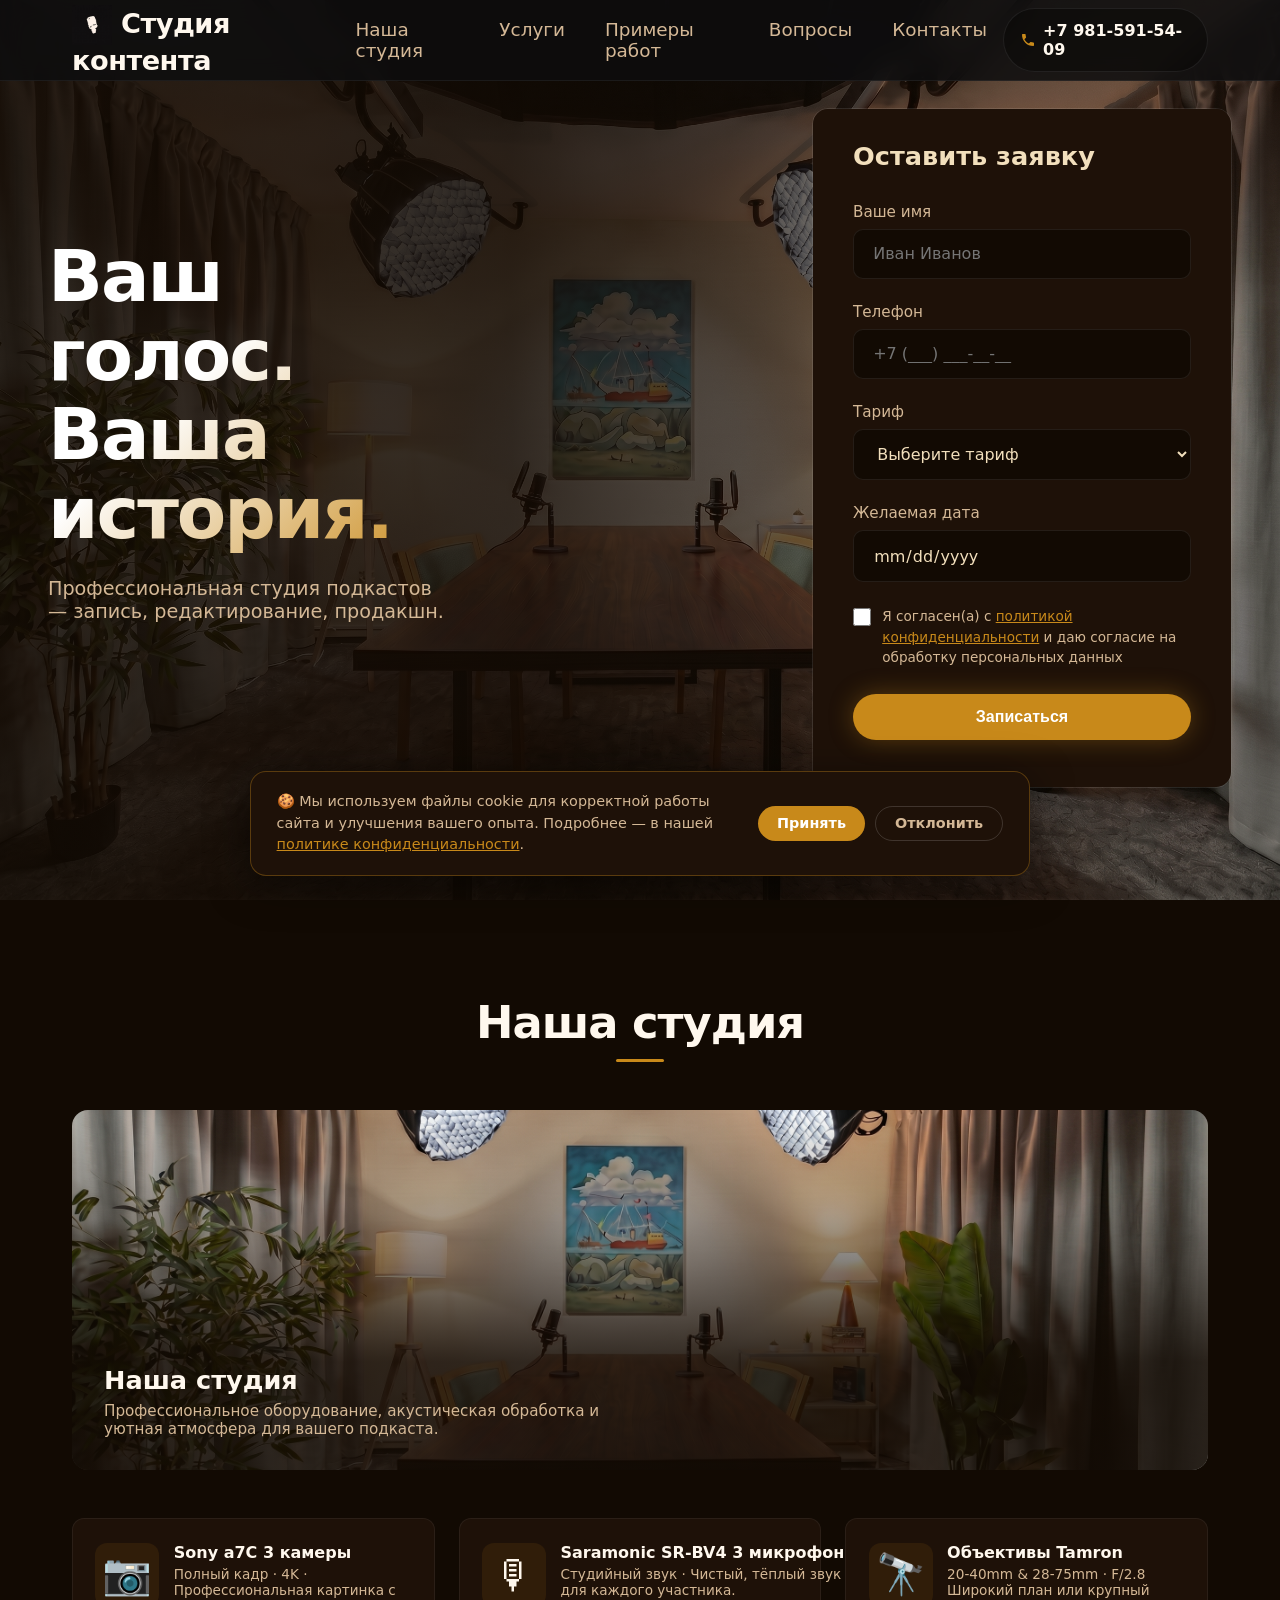
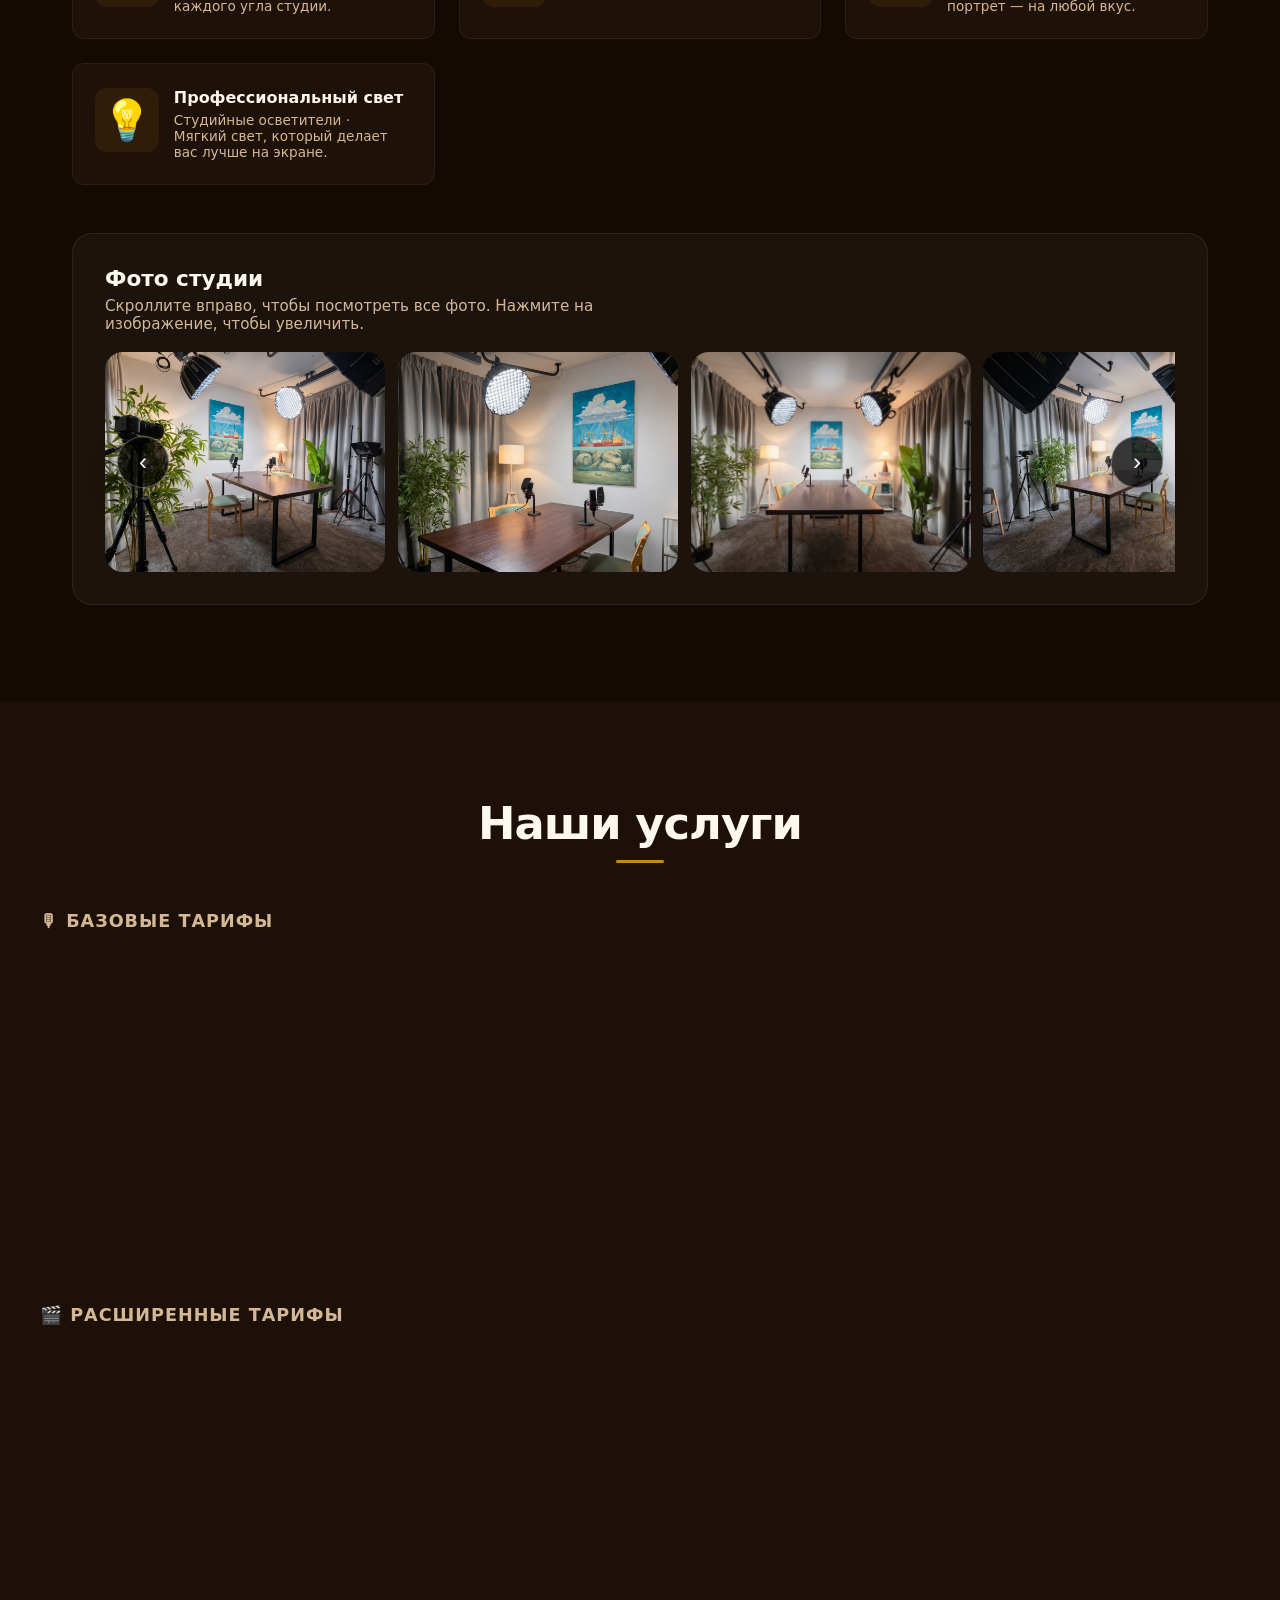
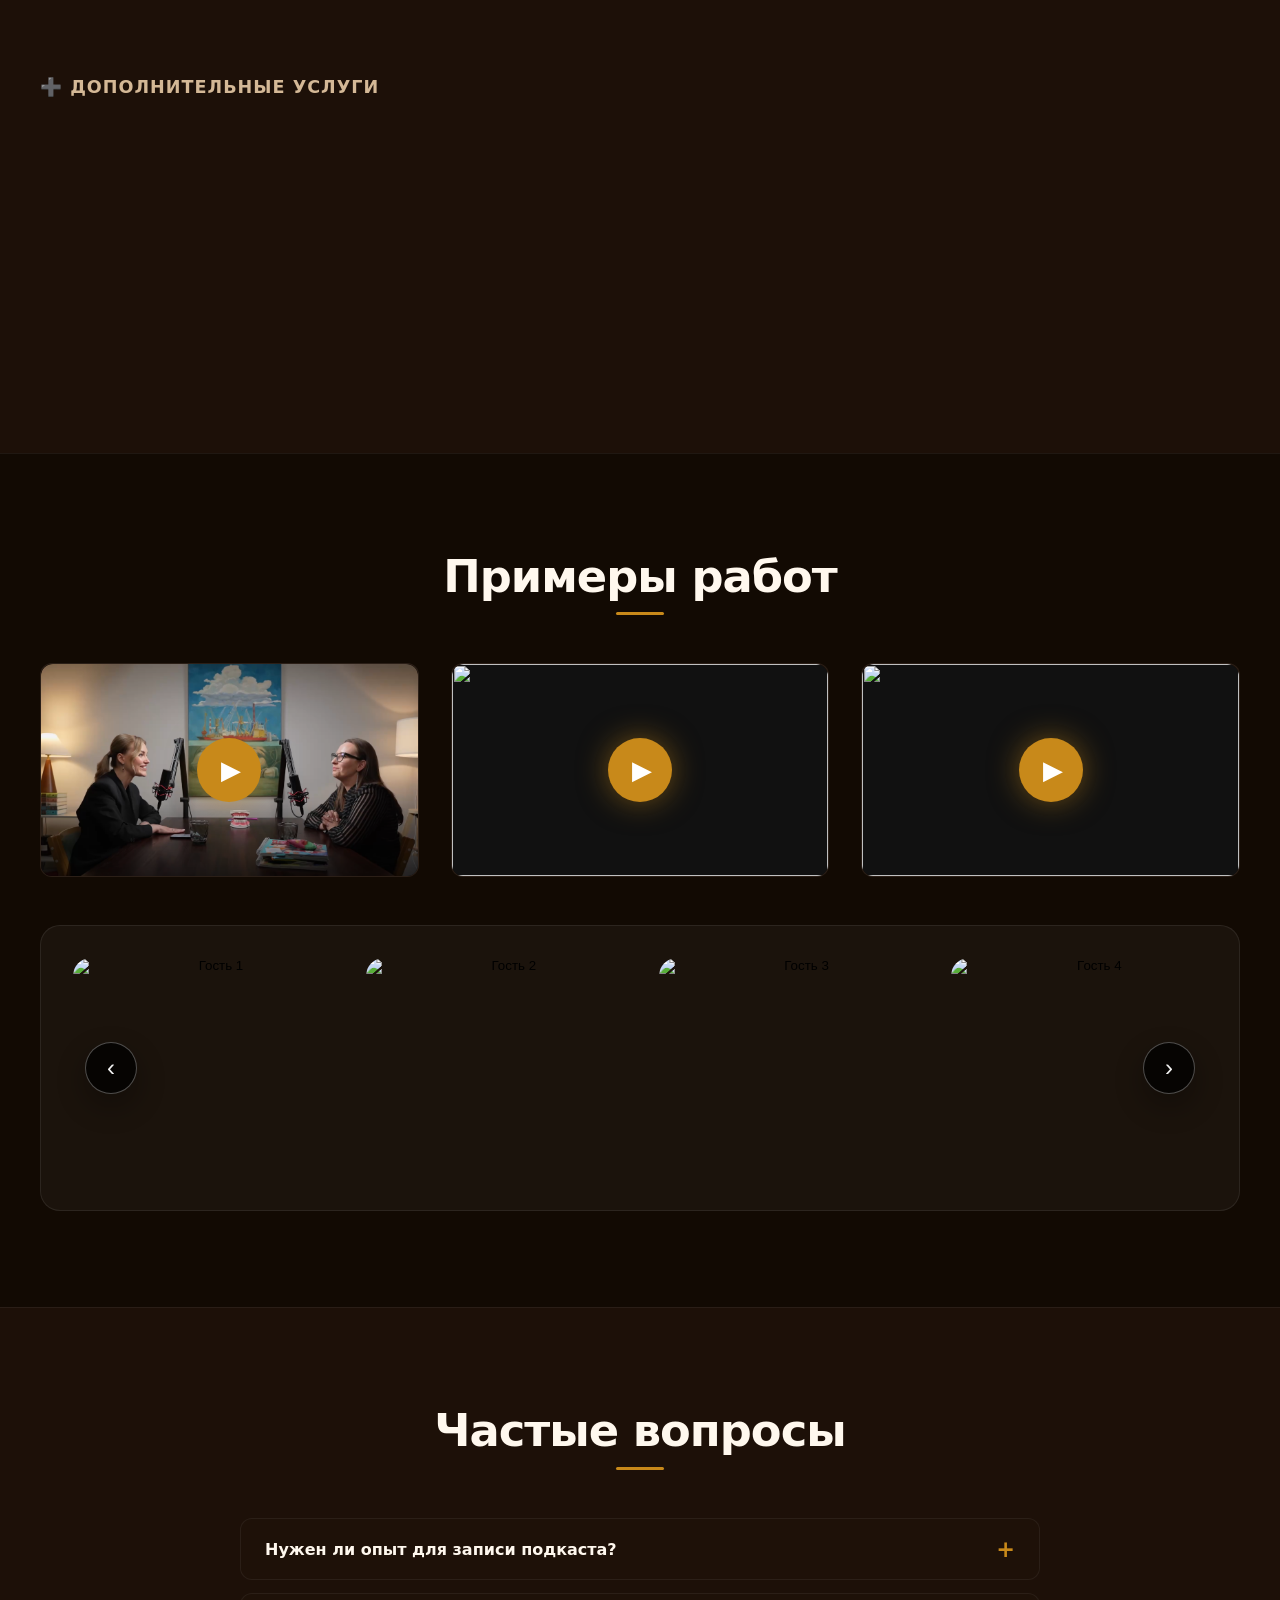
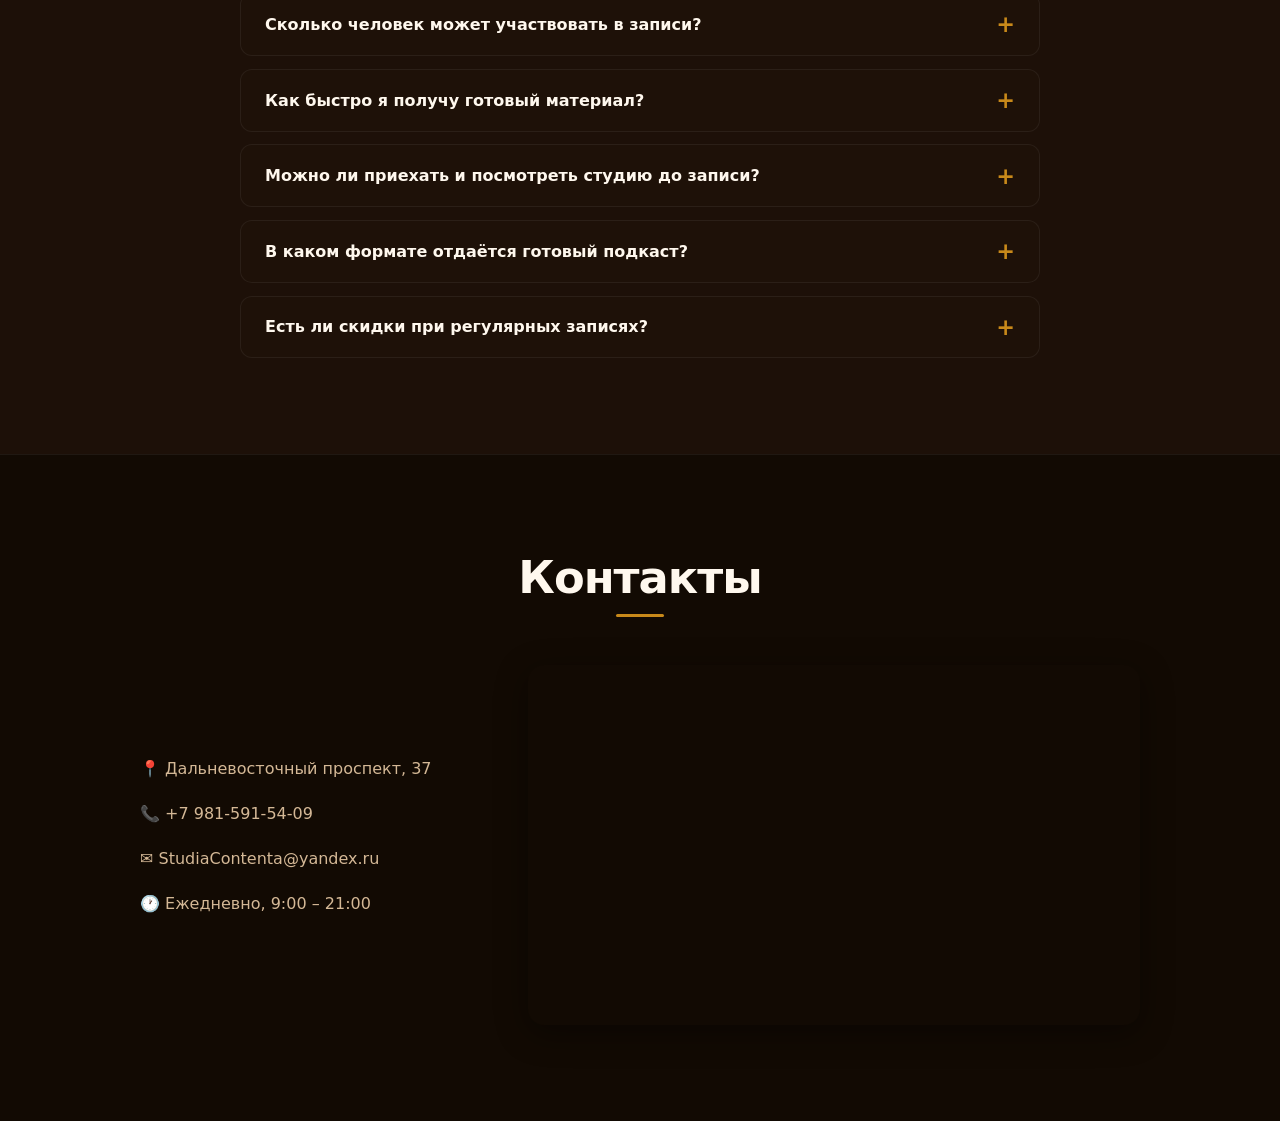
==== index.html @ f90575bd "Update index.html" ====
<!DOCTYPE html>
<html lang="ru">
<head>
  <meta charset="UTF-8" />
  <meta name="viewport" content="width=device-width, initial-scale=1.0" />
  <title>Студия контента</title>
  <link rel="icon" href="logo.jpg" type="image/jpeg" />
  <link rel="stylesheet" href="style.css" />
</head>
<body>

  <!-- NAV -->
  <header>
    <nav class="navbar">
     <a href="#home" class="logo"><img src="logo.jpg" alt="Studiacontenta"style="height:40px; vertical-align:middle;"/> Студия контента</a>


      <ul class="nav-links">
        <li><a href="#projects">Наша студия</a></li>
        <li><a href="#services">Услуги</a></li>
        <li><a href="#portfolio">Примеры работ</a></li>
        <li><a href="#faq">Вопросы</a></li>
        <li><a href="#contact">Контакты</a></li>
      </ul>
      <a class="phone-link" href="tel:+79815915409"><span class="phone-icon"><svg xmlns="http://www.w3.org/2000/svg" width="16" height="16" viewBox="0 0 24 24" fill="currentColor"><path d="M6.6 10.8c1.4 2.8 3.8 5.1 6.6 6.6l2.2-2.2c.3-.3.7-.4 1-.2 1.1.4 2.3.6 3.6.6.6 0 1 .4 1 1V20c0 .6-.4 1-1 1-9.4 0-17-7.6-17-17 0-.6.4-1 1-1h3.5c.6 0 1 .4 1 1 0 1.3.2 2.5.6 3.6.1.3 0 .7-.2 1L6.6 10.8z"/></svg></span>+7 981-591-54-09</a>
      <button class="burger" onclick="toggleMenu()">☰</button>
    </nav>
  </header>

  <!-- HOME -->
  <section id="home" class="hero">
    <div class="hero-bg"></div>
    <div class="hero-content">
      <h1>Ваш голос.<br />Ваша история.</h1>
      <p>Профессиональная студия подкастов — запись, редактирование, продакшн.</p>
    </div>
    <div class="hero-form">
      <iframe src="forma_zayavki.html" width="100%" height="680" frameborder="0" scrolling="no" style="border-radius: 16px; border: 1px solid rgba(255,255,255,0.1);"></iframe>
    </div>
  </section>

  <!-- PROJECTS -->
  <section id="projects" class="section projects">
    <h2 class="section-title">Наша студия</h2>
    <div class="studio-banner">
      <img src="Studio.jpg" alt="Наша студия" class="studio-banner-img" />
      <div class="studio-banner-text">
        <h3>Наша студия</h3>
        <p>Профессиональное оборудование, акустическая обработка и уютная атмосфера для вашего подкаста.</p>
      </div>
    </div>
    <div class="projects-grid">
      <div class="project-card">
        <div class="project-thumb">📷</div>
        <div class="project-info"><h3>Sony a7C 3 камеры</h3><p>Полный кадр · 4K · Профессиональная картинка с каждого угла студии.</p></div>
      </div>
      <div class="project-card">
        <div class="project-thumb">🎙</div>
        <div class="project-info"><h3>Saramonic SR-BV4 3 микрофона</h3><p>Студийный звук · Чистый, тёплый звук для каждого участника.</p></div>
      </div>
      <div class="project-card">
        <div class="project-thumb">🔭</div>
        <div class="project-info"><h3>Объективы Tamron</h3><p>20-40mm & 28-75mm · F/2.8 Широкий план или крупный портрет — на любой вкус.</p></div>
      </div>
      <div class="project-card">
        <div class="project-thumb">💡</div>
        <div class="project-info"><h3>Профессиональный свет</h3><p>Студийные осветители · Мягкий свет, который делает вас лучше на экране.</p></div>
      </div>
    </div>

    <div class="studio-gallery">
      <div class="gallery-header">
        <div>
          <h3>Фото студии</h3>
          <p>Скроллите вправо, чтобы посмотреть все фото. Нажмите на изображение, чтобы увеличить.</p>
        </div>
      </div>
      <div class="gallery-track-wrapper">
        <button class="gallery-side-btn gallery-side-prev" type="button" aria-label="Прокрутить влево">‹</button>
        <div class="gallery-track-scroll">
          <div class="gallery-track">
            <button class="gallery-card" type="button" data-index="0" data-src="73ee8c884dc7b6c454d71662cc916dfc_2c56e144-fed4-4258-98b3-28f4aab2f932.jpg">
              <img src="73ee8c884dc7b6c454d71662cc916dfc_2c56e144-fed4-4258-98b3-28f4aab2f932.jpg" alt="Студия фото 1" />
            </button>
            <button class="gallery-card" type="button" data-index="1" data-src="91fe22cee02ca0f68496b41e79eeac67_0449807d-a7f0-4c99-9bf9-b8c381eaf8ec.jpg">
              <img src="91fe22cee02ca0f68496b41e79eeac67_0449807d-a7f0-4c99-9bf9-b8c381eaf8ec.jpg" alt="Студия фото 2" />
            </button>
            <button class="gallery-card" type="button" data-index="2" data-src="b28bce1ae30ea9909498e4bfab7d70ed_fe8e1537-d91f-4a4b-acb7-f227239b2142.jpg">
              <img src="b28bce1ae30ea9909498e4bfab7d70ed_fe8e1537-d91f-4a4b-acb7-f227239b2142.jpg" alt="Студия фото 3" />
            </button>
            <button class="gallery-card" type="button" data-index="3" data-src="c3469e9acaad01b635bdc1d1d6d35c8a_327c7afd-e60f-4850-a57e-92dcd2c1b513.jpg">
              <img src="c3469e9acaad01b635bdc1d1d6d35c8a_327c7afd-e60f-4850-a57e-92dcd2c1b513.jpg" alt="Студия фото 4" />
            </button>
            <button class="gallery-card" type="button" data-index="4" data-src="fd32ff0e58f508a7673d44236668fa53_008e7f14-3692-4a67-9f23-f13dbc6c6da9.jpg">
              <img src="fd32ff0e58f508a7673d44236668fa53_008e7f14-3692-4a67-9f23-f13dbc6c6da9.jpg" alt="Студия фото 5" />
            </button>
          </div>
        </div>
        <button class="gallery-side-btn gallery-side-next" type="button" aria-label="Прокрутить вправо">›</button>
      </div>
    </div>
  </section>

  <!-- SERVICES -->
  <section id="services" class="section services">
    <h2 class="section-title">Наши услуги</h2>
    <div class="tariff-group">
      <h3 class="tariff-group-title">🎙 Базовые тарифы</h3>
      <div class="cards">
        <div class="card card-highlight"><h3>Базовый</h3><p>Студия + оператор</p><div class="price-row"><span class="price-label">1 час</span><span class="price">5 000 ₽</span></div><div class="price-row"><span class="price-label">2 часа</span><span class="price">10 000 ₽</span></div><a href="#home" class="btn btn-card">Записаться</a></div>
        <div class="card card-highlight"><h3>Стандарт</h3><p>Подкаст — студия + оператор + монтаж</p><div class="price-row"><span class="price-label">1 час</span><span class="price">9 000 ₽</span></div><div class="price-row"><span class="price-label">2 часа</span><span class="price">18 000 ₽</span></div><a href="#home" class="btn btn-card">Записаться</a></div>
        <div class="card card-highlight"><h3>Стандарт плюс</h3><p>Подкаст + обложка + 7 рилсов</p><div class="price-row"><span class="price-label">1 час</span><span class="price">15 750 ₽</span></div><div class="price-row"><span class="price-label">2 часа</span><span class="price">23 850 ₽</span></div><a href="#home" class="btn btn-card">Записаться</a></div>
        <div class="card card-highlight"><h3>Пакет Стандарт плюс</h3><p>4 × Подкаст + обложка + 7 рилсов</p><div class="price-row"><span class="price-label">4 сессии по 1 ч</span><span class="price">56 700 ₽</span></div><div class="price-row"><span class="price-label">4 сессии по 2 ч</span><span class="price">85 860 ₽</span></div><a href="#home" class="btn btn-card">Записаться</a></div>
      </div>
    </div>
    <div class="tariff-group">
      <h3 class="tariff-group-title">🎬 Расширенные тарифы</h3>
      <div class="cards">
        <div class="card card-highlight"><h3>Расширенный</h3><p>Подкаст с инфографикой</p><div class="price-row"><span class="price-label">1 час</span><span class="price">11 000 ₽</span></div><div class="price-row"><span class="price-label">2 часа</span><span class="price">22 000 ₽</span></div><a href="#home" class="btn btn-card">Записаться</a></div>
        <div class="card card-highlight"><h3>Расширенный плюс</h3><p>Подкаст с инфографикой + обложка + 7 рилсов</p><div class="price-row"><span class="price-label">1 час</span><span class="price">17 100 ₽</span></div><div class="price-row"><span class="price-label">2 часа</span><span class="price">34 200 ₽</span></div><a href="#home" class="btn btn-card">Записаться</a></div>
        <div class="card card-highlight"><h3>Пакет Расширенный плюс</h3><p>4 × Подкаст с инфографикой + обложка + 7 рилсов</p><div class="price-row"><span class="price-label">4 сессии по 1 ч</span><span class="price">61 560 ₽</span></div><div class="price-row"><span class="price-label">4 сессии по 2 ч</span><span class="price">123 120 ₽</span></div><a href="#home" class="btn btn-card">Записаться</a></div>
      </div>
    </div>
    <div class="tariff-group">
      <h3 class="tariff-group-title">➕ Дополнительные услуги</h3>
      <div class="cards cards-small">
        <div class="card card-highlight"><h3>Обложка</h3><p>Дизайн обложки для подкаста</p><div class="price-row"><span class="price">1 500 ₽</span></div></div>
        <div class="card card-highlight"><h3>Рилс / Шортс</h3><p>Монтаж короткого вертикального видео</p><div class="price-row"><span class="price">1 000 ₽</span></div></div>
      </div>
    </div>
  </section>

  <div class="lightbox" role="dialog" aria-modal="true" aria-label="Просмотр фото">
    <div class="lightbox-backdrop"></div>
    <div class="lightbox-content">
      <button class="lightbox-close" type="button" aria-label="Закрыть">✕</button>
      <button class="lightbox-arrow lightbox-prev" type="button" aria-label="Предыдущее фото">‹</button>
      <button class="lightbox-arrow lightbox-next" type="button" aria-label="Следующее фото">›</button>
      <img class="lightbox-image" src="" alt="Увеличенное фото студии" />
    </div>
  </div>

  <!-- PORTFOLIO -->
  <section id="portfolio" class="section portfolio">
    <h2 class="section-title">Примеры работ</h2>
    <div class="portfolio-grid">

      <div class="portfolio-card">
        <div class="portfolio-video">
          <div class="video-placeholder" data-src="https://rutube.ru/play/embed/ea76d1415189fa631025506085a83dfe/?p=ZbyLVIvFTxFgQUALHlwxYA&autoplay=1">
            <img src="d481afed16be0514a7e774a12b3e8304_54d67194-8f7c-4acb-acf0-e3758d1204e0_(1).png" alt="" class="video-poster" />
            <button class="video-play-btn" aria-label="Воспроизвести">&#9654;</button>
          </div>
        </div>
      </div>

      <div class="portfolio-card">
        <div class="portfolio-video">
          <div class="video-placeholder" data-src="https://rutube.ru/play/embed/b08e04b1174e8958a96a2d1770e01a8b/?p=69dEhIK2arIobastNwlTgA&autoplay=1">
            <img src="Still_2026-05-21_155455_1.286.1.png" alt="" class="video-poster" />
            <button class="video-play-btn" aria-label="Воспроизвести">&#9654;</button>
          </div>
        </div>
      </div>

      <div class="portfolio-card">
        <div class="portfolio-video">
          <div class="video-placeholder" data-src="https://rutube.ru/play/embed/d5dc481ec662ef3453ccfca214be49e1/?p=B1KCjR3B653_A8oS_Of5Kg&autoplay=1">
            <img src="Still_2026-05-21_155656_1.232.1.png" alt="" class="video-poster" />
            <button class="video-play-btn" aria-label="Воспроизвести">&#9654;</button>
          </div>
        </div>
      </div>

    </div>
    <div class="portfolio-gallery">
      <div class="gallery-track-wrapper">
        <button class="gallery-side-btn gallery-side-prev pg-prev" type="button" aria-label="Влево">‹</button>
        <div class="pg-scroll">
          <div class="pg-track">
            <button class="pg-card" type="button" data-pg-index="0" data-src="Still_2026-05-21_155455_1.284.1.png">
              <img src="Still_2026-05-21_155455_1.284.1.png" alt="Гость 1" />
            </button>
            <button class="pg-card" type="button" data-pg-index="1" data-src="Still_2026-05-21_155455_1.286.1.png">
              <img src="Still_2026-05-21_155455_1.286.1.png" alt="Гость 2" />
            </button>
            <button class="pg-card" type="button" data-pg-index="2" data-src="Still_2026-05-21_155455_1.294.1.png">
              <img src="Still_2026-05-21_155455_1.294.1.png" alt="Гость 3" />
            </button>
            <button class="pg-card" type="button" data-pg-index="3" data-src="Still_2026-05-21_155656_1.232.1.png">
              <img src="Still_2026-05-21_155656_1.232.1.png" alt="Гость 4" />
            </button>
            <button class="pg-card" type="button" data-pg-index="4" data-src="Still_2026-05-21_155656_1.242.1.png">
              <img src="Still_2026-05-21_155656_1.242.1.png" alt="Гость 5" />
            </button>
            <button class="pg-card" type="button" data-pg-index="5" data-src="Still_2026-05-21_155656_1.243.1.png">
              <img src="Still_2026-05-21_155656_1.243.1.png" alt="Гость 6" />
            </button>
            <button class="pg-card" type="button" data-pg-index="6" data-src="Still_2026-05-21_160627_1.346.1.png">
              <img src="Still_2026-05-21_160627_1.346.1.png" alt="Гость 7" />
            </button>
            <button class="pg-card" type="button" data-pg-index="7" data-src="Still_2026-05-21_160627_1.347.1.png">
              <img src="Still_2026-05-21_160627_1.347.1.png" alt="Гость 8" />
            </button>
            <button class="pg-card" type="button" data-pg-index="8" data-src="Still_2026-05-21_160627_1.348.1.png">
              <img src="Still_2026-05-21_160627_1.348.1.png" alt="Гость 9" />
            </button>
          </div>
        </div>
        <button class="gallery-side-btn gallery-side-next pg-next" type="button" aria-label="Вправо">›</button>
      </div>
    </div>
  </section>

  <!-- PG LIGHTBOX -->
  <div class="lightbox pg-lightbox" role="dialog" aria-modal="true" aria-label="Просмотр фото">
    <div class="lightbox-backdrop"></div>
    <div class="lightbox-content">
      <button class="lightbox-close" type="button" aria-label="Закрыть">✕</button>
      <button class="lightbox-arrow lightbox-prev pg-lb-prev" type="button" aria-label="Предыдущее">‹</button>
      <button class="lightbox-arrow lightbox-next pg-lb-next" type="button" aria-label="Следующее">›</button>
      <img class="lightbox-image pg-lb-img" src="" alt="Фото с гостями" />
    </div>
  </div>

  <!-- FAQ -->
  <section id="faq" class="section faq">
    <h2 class="section-title">Частые вопросы</h2>
    <div class="faq-list">
      <div class="faq-item"><button class="faq-question" onclick="toggleFaq(this)">Нужен ли опыт для записи подкаста?<span class="faq-icon">+</span></button><div class="faq-answer"><p>Совсем не обязательно! Мы всё объясним и поможем почувствовать себя комфортно. Наш оператор возьмёт на себя технику — вам остаётся только говорить и быть собой 😊</p></div></div>
      <div class="faq-item"><button class="faq-question" onclick="toggleFaq(this)">Сколько человек может участвовать в записи?<span class="faq-icon">+</span></button><div class="faq-answer"><p>Приводите компанию до 3 человек! У нас 3 микрофона и 3 камеры, так что каждый участник будет отлично слышен и виден.</p></div></div>
      <div class="faq-item"><button class="faq-question" onclick="toggleFaq(this)">Как быстро я получу готовый материал?<span class="faq-icon">+</span></button><div class="faq-answer"><p>Обычно монтаж занимает 3–5 рабочих дней — рилсы и обложка готовятся в тот же срок.</p></div></div>
      <div class="faq-item"><button class="faq-question" onclick="toggleFaq(this)">Можно ли приехать и посмотреть студию до записи?<span class="faq-icon">+</span></button><div class="faq-answer"><p>Конечно, будем рады вас видеть! Просто напишите нам — договоримся об удобном времени ☕</p></div></div>
      <div class="faq-item"><button class="faq-question" onclick="toggleFaq(this)">В каком формате отдаётся готовый подкаст?<span class="faq-icon">+</span></button><div class="faq-answer"><p>Видео отдаём в MP4 (4K или Full HD). Рилсы делаем в вертикальном формате 9:16.</p></div></div>
      <div class="faq-item"><button class="faq-question" onclick="toggleFaq(this)">Есть ли скидки при регулярных записях?<span class="faq-icon">+</span></button><div class="faq-answer"><p>Да, и это выгодно! Пакеты на 4 сессии уже идут со скидкой 🤝</p></div></div>
    </div>
  </section>

  <!-- CONTACT -->
  <section id="contact" class="section contact">
    <h2 class="section-title">Контакты</h2>
    <div class="contact-wrapper">
      <div class="contact-info">
        <p>📍 Дальневосточный проспект, 37</p>
        <p>📞 +7 981-591-54-09</p>
        <p>✉️ StudiaContenta@yandex.ru</p>
        <p>🕐 Ежедневно, 9:00 – 21:00</p>
      </div>
      <div class="contact-map">
        <iframe src="https://yandex.ru/map-widget/v1/?ol=biz&oid=175608477296&z=17" width="100%" height="360" frameborder="0" allowfullscreen style="border-radius: 16px; display: block;"></iframe>
      </div>
    </div>
  </section>

  <!-- COOKIE BANNER -->
  <div class="cookie-banner" id="cookieBanner">
    <div class="cookie-text">
      🍪 Мы используем файлы cookie для корректной работы сайта и улучшения вашего опыта.
      Подробнее — в нашей <a href="privacy.html" target="_blank">политике конфиденциальности</a>.
    </div>
    <div class="cookie-actions">
      <button class="cookie-btn cookie-accept" onclick="acceptCookies()">Принять</button>
      <button class="cookie-btn cookie-decline" onclick="declineCookies()">Отклонить</button>
    </div>
  </div>

  <script src="script.js"></script>
</body>
</html>
---- style.css ----
* {
  margin: 0;
  padding: 0;
  box-sizing: border-box;
}

:root {
  --bg: #120a03;        /* тёмный фон — как тени в студии */
  --bg2: #1d1008;       /* чуть светлее — деревянные полки */
  --accent: #c8891a;    /* янтарный — свет лампы */
  --accent2: #e8a83a;   /* золотистый — горчичные кресла */
  --text: #fff8ee;      /* яркий кремовый — хорошо читается */
  --muted: #d4b896;     /* светлый тёплый — для описаний */
  --card-bg: #1e1108;   /* тёмно-коричневый — фон карточек */
  --radius: 12px;
}

html {
  scroll-behavior: smooth;
}

body {
  font-family: 'Segoe UI', system-ui, sans-serif;
  background: var(--bg);
  color: var(--text);
  overflow-x: hidden;
}

/* ── NAVBAR ── */
header {
  position: fixed;
  top: 0;
  width: 100%;
  z-index: 100;
  background: rgba(13, 13, 15, 0.85);
  backdrop-filter: blur(12px);
  border-bottom: 1px solid rgba(255,255,255,0.06);
}

.navbar {
  max-width: 1200px;
  margin: 0 auto;
  padding: 0 2rem;
  height: 80px;
  display: flex;
  align-items: center;
  justify-content: space-between;
}

.logo {
  font-size: 1.7rem;
  font-weight: 700;
  color: var(--text);
  letter-spacing: -0.5px;
  text-decoration: none;
}

.nav-links {
  list-style: none;
  display: flex;
  gap: 2.5rem;
}

.nav-links a {
  text-decoration: none;
  color: var(--muted);
  font-size: 1.15rem;
  transition: color 0.2s;
}

.phone-link {
  display: inline-flex;
  align-items: center;
  padding: 0.75rem 1rem;
  margin-left: 1rem;
  color: var(--text);
  background: rgba(0,0,0,0.35);
  border-radius: 999px;
  text-decoration: none;
  font-weight: 600;
  border: 1px solid rgba(255,255,255,0.08);
  transition: background 0.2s, color 0.2s, border-color 0.2s;
}

.phone-icon {
  color: var(--accent);
  margin-right: 0.45rem;
  display: flex;
  align-items: center;
}

.phone-link:hover {
  background: rgba(255,255,255,0.08);
  color: var(--text);
  border-color: rgba(255,255,255,0.16);
}

.nav-links a:hover {
  color: var(--accent);
}

.burger {
  display: none;
  background: none;
  border: none;
  color: var(--text);
  font-size: 1.5rem;
  cursor: pointer;
}

/* ── HERO ── */
.hero {
  min-height: 100vh;
  position: relative;
  display: flex;
  align-items: center;
  justify-content: space-between;
  overflow: hidden;
}

.hero-bg {
  position: absolute;
  inset: 0;
  background: url('Studio.jpg') center center / cover no-repeat;
  z-index: 0;
}

.hero-bg::after {
  content: '';
  position: absolute;
  inset: 0;
  background: linear-gradient(to right, rgba(18,10,3,0.85) 40%, rgba(18,10,3,0.3) 100%);
}


.hero-content {
  position: relative;
  z-index: 1;
  max-width: 500px;
  padding: 0 3rem;
}

.hero-form {
  position: relative;
  z-index: 1;
  width: 420px;
  flex-shrink: 0;
  margin-right: 3rem;
}

.hero-content h1 {
  font-size: clamp(2.5rem, 6vw, 4.5rem);
  font-weight: 800;
  line-height: 1.1;
  letter-spacing: -2px;
  margin-bottom: 1.5rem;
}

.hero-content h1 br + span,
.hero-content h1 {
  background: linear-gradient(135deg, #fff 40%, var(--accent));
  -webkit-background-clip: text;
  -webkit-text-fill-color: transparent;
  background-clip: text;
}

.hero-content p {
  font-size: 1.2rem;
  color: var(--muted);
  margin-bottom: 2.5rem;
  max-width: 400px;
}

.btn {
  display: inline-block;
  padding: 0.85rem 2rem;
  background: var(--accent);
  color: #fff;
  border-radius: 50px;
  font-weight: 600;
  font-size: 1rem;
  text-decoration: none;
  border: none;
  cursor: pointer;
  transition: transform 0.2s, box-shadow 0.2s;
  box-shadow: 0 0 30px rgba(200, 137, 26, 0.35);
}

.btn:hover {
  transform: translateY(-2px);
  box-shadow: 0 0 40px rgba(200, 137, 26, 0.5);
}


/* ── SECTIONS ── */
.section {
  padding: 6rem 2rem;
  max-width: 1200px;
  margin: 0 auto;
}

.section-title {
  font-size: clamp(1.8rem, 4vw, 2.8rem);
  font-weight: 800;
  letter-spacing: -1px;
  margin-bottom: 3rem;
  text-align: center;
}

.section-title::after {
  content: '';
  display: block;
  width: 48px;
  height: 3px;
  background: var(--accent);
  margin: 0.6rem auto 0;
  border-radius: 2px;
}

/* ── SERVICES ── */
.services {
  background: var(--bg2);
  max-width: 100%;
  padding: 6rem 2rem;
}

.services .section {
  max-width: 1200px;
  margin: 0 auto;
}

.cards {
  max-width: 1200px;
  margin: 0 auto;
  display: grid;
  grid-template-columns: repeat(auto-fit, minmax(240px, 1fr));
  gap: 1.5rem;
}

.card {
  background: var(--card-bg);
  border-radius: var(--radius);
  padding: 2rem;
  border: 1px solid rgba(255,255,255,0.06);
  transition: transform 0.2s, border-color 0.2s;
  display: flex;
  flex-direction: column;
}

.card:hover {
  transform: translateY(-4px);
  border-color: rgba(200, 137, 26, 0.4);
}

.card-icon {
  font-size: 2rem;
  margin-bottom: 1rem;
}

.card h3 {
  font-size: 1.2rem;
  font-weight: 700;
  margin-bottom: 0.6rem;
}

.card p {
  color: var(--muted);
  font-size: 0.9rem;
  line-height: 1.6;
  margin-bottom: 1rem;
}

.card .price-row {
  margin-top: auto;
}

.price {
  color: var(--accent);
  font-weight: 700;
  font-size: 1rem;
}

.price-row {
  display: flex;
  justify-content: space-between;
  align-items: center;
  padding: 0.5rem 0;
  border-bottom: 1px solid rgba(255,255,255,0.06);
}

.price-row + .btn-card {
  border-bottom: none;
}

.price-row:last-of-type {
  border-bottom: none;
}

.price-label {
  color: var(--muted);
  font-size: 0.85rem;
}

.card-highlight {
  border-color: rgba(200, 137, 26, 0.5);
  background: linear-gradient(135deg, #241508, #1e1208);
}

.tariff-group {
  max-width: 1200px;
  margin: 0 auto 3rem;
}

.tariff-group-title {
  font-size: 1.1rem;
  font-weight: 700;
  color: var(--muted);
  margin-bottom: 1rem;
  text-transform: uppercase;
  letter-spacing: 1px;
}

.cards-small {
  grid-template-columns: repeat(auto-fit, minmax(200px, 300px));
}

.price-note {
  margin-top: 0.8rem;
  font-size: 0.85rem;
  color: var(--accent2);
  font-weight: 600;
}

.btn-card {
  display: block;
  text-align: center;
  margin-top: 1.2rem;
  padding: 0.65rem 1rem;
  font-size: 0.9rem;
  width: 100%;
  box-sizing: border-box;
}

/* ── STUDIO BANNER ── */
.studio-banner {
  position: relative;
  border-radius: 16px;
  overflow: hidden;
  margin-bottom: 3rem;
  height: 360px;
}

.studio-banner-img {
  width: 100%;
  height: 100%;
  object-fit: cover;
  display: block;
}

.studio-banner::after {
  content: '';
  position: absolute;
  inset: 0;
  background: linear-gradient(to top, rgba(18,10,3,0.85) 30%, transparent 100%);
}

.studio-banner-text {
  position: absolute;
  bottom: 2rem;
  left: 2rem;
  z-index: 1;
}

.studio-banner-text h3 {
  font-size: 1.6rem;
  font-weight: 700;
  margin-bottom: 0.4rem;
}

.studio-banner-text p {
  color: var(--muted);
  font-size: 0.95rem;
  max-width: 500px;
}

/* ── PROJECTS ── */
.projects-grid {
  display: grid;
  grid-template-columns: repeat(auto-fit, minmax(320px, 1fr));
  gap: 1.5rem;
}

.project-card {
  background: var(--card-bg);
  border-radius: var(--radius);
  padding: 1.5rem 1.8rem 1.5rem 1.4rem;
  border: 1px solid rgba(255,255,255,0.06);
  display: flex;
  align-items: flex-start;
  gap: 0.9rem;
  transition: transform 0.2s, border-color 0.2s;
}

.project-thumb {
  align-self: flex-start;
}

.project-card:hover {
  transform: translateY(-4px);
  border-color: rgba(200, 137, 26, 0.4);
}

.project-thumb {
  font-size: 2.5rem;
  width: 64px;
  height: 64px;
  background: rgba(200, 137, 26, 0.1);
  border-radius: 12px;
  display: flex;
  align-items: center;
  justify-content: center;
  flex-shrink: 0;
}

.project-info h3 {
  font-size: 1rem;
  font-weight: 700;
  margin-bottom: 0.3rem;
  white-space: nowrap;
}

.project-info p {
  color: var(--muted);
  font-size: 0.85rem;
}

/* ── GALLERY ── */
.studio-gallery {
  margin-top: 3rem;
  padding: 2rem;
  background: rgba(255,255,255,0.04);
  border: 1px solid rgba(255,255,255,0.08);
  border-radius: 20px;
}

.gallery-header {
  display: flex;
  justify-content: space-between;
  gap: 1rem;
  align-items: center;
  margin-bottom: 1.2rem;
}

.gallery-header h3 {
  margin-bottom: 0.35rem;
  font-size: 1.35rem;
}

.gallery-header p {
  color: var(--muted);
  font-size: 0.95rem;
  max-width: 560px;
}

.gallery-controls {
  display: flex;
  gap: 0.5rem;
}

.gallery-btn {
  width: 44px;
  height: 44px;
  border-radius: 50%;
  border: 1px solid rgba(255,255,255,0.12);
  background: rgba(0,0,0,0.35);
  color: var(--text);
  font-size: 1.5rem;
  cursor: pointer;
  transition: transform 0.2s, background 0.2s;
}

.gallery-btn:hover {
  transform: scale(1.05);
  background: rgba(200,137,26,0.25);
}

.gallery-track-wrapper {
  position: relative;
  overflow: visible;
}

.gallery-track-scroll {
  overflow-x: auto;
  overflow-y: hidden;
  scroll-snap-type: x mandatory;
  -webkit-overflow-scrolling: touch;
  -ms-overflow-style: none;
  scrollbar-width: none;
  padding: 0 20px;
}

.gallery-track-scroll::-webkit-scrollbar {
  display: none;
}

.gallery-track {
  display: flex;
  gap: 0.8rem;
  min-height: 220px;
}

.gallery-side-btn {
  position: absolute;
  top: 50%;
  transform: translateY(-50%);
  width: 52px;
  height: 52px;
  border-radius: 50%;
  border: 1px solid rgba(255,255,255,0.3);
  background: rgba(0, 0, 0, 0.8);
  color: white;
  font-size: 1.5rem;
  cursor: pointer;
  z-index: 30;
  display: flex;
  align-items: center;
  justify-content: center;
  transition: transform 0.2s, background 0.2s, opacity 0.2s;
  box-shadow: 0 12px 32px rgba(0,0,0,0.35);
  opacity: 0.95;
}

.gallery-side-btn:hover {
  transform: translateY(-50%) scale(1.05);
  background: rgba(200, 137, 26, 0.35);
}

.gallery-side-prev {
  left: 12px;
}

.gallery-side-next {
  right: 12px;
}

.gallery-card {
  flex: 0 0 280px;
  max-width: 280px;
  aspect-ratio: 4 / 3;
  border: none;
  padding: 0;
  background: transparent;
  cursor: pointer;
  scroll-snap-align: start;
  border-radius: 18px;
  overflow: hidden;
  position: relative;
}

.gallery-card-large {
  flex: 0 0 420px;
  max-width: 420px;
}

.gallery-card img {
  width: 100%;
  height: 100%;
  object-fit: cover;
  image-rendering: auto;
  transition: transform 0.3s ease;
  display: block;
}

.gallery-card:hover img {
  transform: scale(1.04);
}

.lightbox {
  pointer-events: none;
  opacity: 0;
  position: fixed;
  inset: 0;
  z-index: 300;
  display: flex;
  align-items: center;
  justify-content: center;
  padding: 2rem;
  transition: opacity 0.2s ease;
}

.lightbox.open {
  pointer-events: all;
  opacity: 1;
}

.lightbox-backdrop {
  position: absolute;
  inset: 0;
  background: rgba(0,0,0,0.8);
}

.lightbox-content {
  position: relative;
  width: min(95vw, 1000px);
  height: min(90vh, 700px);
  z-index: 1;
  border-radius: 20px;
  overflow: hidden;
  background: transparent;
}

.lightbox-image {
  width: 100%;
  height: 100%;
  object-fit: cover;
  display: block;
  background: transparent;
}

.lightbox-arrow {
  position: absolute;
  top: 50%;
  transform: translateY(-50%);
  width: 48px;
  height: 48px;
  border: none;
  border-radius: 50%;
  background: rgba(255,255,255,0.14);
  color: var(--text);
  cursor: pointer;
  font-size: 1.4rem;
  z-index: 2;
  display: flex;
  align-items: center;
  justify-content: center;
}

.lightbox-prev {
  left: 1rem;
}

.lightbox-next {
  right: 1rem;
}

.lightbox-close {
  position: absolute;
  top: 1rem;
  right: 1rem;
  z-index: 2;
  width: 44px;
  height: 44px;
  border: none;
  border-radius: 50%;
  background: rgba(255,255,255,0.12);
  color: var(--text);
  cursor: pointer;
  font-size: 1.2rem;
}

/* ── PORTFOLIO ── */
.portfolio {
  background: var(--bg);
  max-width: 100%;
  padding: 6rem 2rem;
  border-top: 1px solid rgba(255,255,255,0.06);
}

.portfolio .section-title {
  max-width: 1200px;
  margin-left: auto;
  margin-right: auto;
}

.portfolio-grid {
  max-width: 1200px;
  margin: 0 auto;
  display: grid;
  grid-template-columns: repeat(auto-fit, minmax(340px, 1fr));
  gap: 2rem;
}

.portfolio-card {
  background: var(--card-bg);
  border-radius: var(--radius);
  border: 1px solid rgba(255,255,255,0.06);
  overflow: hidden;
  transition: transform 0.2s, border-color 0.2s;
}

.portfolio-card:hover {
  transform: translateY(-4px);
  border-color: rgba(200, 137, 26, 0.4);
}

.portfolio-video {
  position: relative;
  padding-top: 56.25%;
  overflow: hidden;
  border-radius: var(--radius) var(--radius) 0 0;
}

.portfolio-video iframe,
.portfolio-video video {
  position: absolute;
  inset: 0;
  width: 100%;
  height: 100%;
  object-fit: cover;
}

.video-placeholder {
  position: absolute;
  inset: 0;
  background: #111;
  display: flex;
  align-items: center;
  justify-content: center;
  cursor: pointer;
  overflow: hidden;
}

.video-poster {
  position: absolute;
  inset: 0;
  width: 100%;
  height: 100%;
  object-fit: cover;
  border-radius: inherit;
}

.video-play-btn {
  position: relative;
  z-index: 1;
  width: 64px;
  height: 64px;
  border-radius: 50%;
  border: none;
  background: var(--accent);
  color: #fff;
  font-size: 1.6rem;
  cursor: pointer;
  display: flex;
  align-items: center;
  justify-content: center;
  transition: transform 0.2s, box-shadow 0.2s;
  box-shadow: 0 0 30px rgba(200,137,26,0.5);
  padding-left: 4px;
}

.video-play-btn:hover {
  transform: scale(1.1);
  box-shadow: 0 0 40px rgba(200,137,26,0.7);
}

.portfolio-info {
  padding: 1.2rem 1.4rem 1.4rem;
}

.portfolio-info h3 {
  font-size: 1rem;
  font-weight: 700;
  margin-bottom: 0.4rem;
}

.portfolio-info p {
  color: var(--muted);
  font-size: 0.875rem;
  line-height: 1.5;
}

/* ── PORTFOLIO GALLERY ── */
.portfolio-gallery {
  max-width: 1200px;
  margin: 3rem auto 0;
  padding: 2rem;
  background: rgba(255,255,255,0.04);
  border: 1px solid rgba(255,255,255,0.08);
  border-radius: 20px;
}

.pg-scroll {
  overflow-x: auto;
  overflow-y: hidden;
  scroll-snap-type: x mandatory;
  -webkit-overflow-scrolling: touch;
  scrollbar-width: none;
  padding: 0 20px;
}

.pg-scroll::-webkit-scrollbar { display: none; }

.pg-track {
  display: flex;
  gap: 0.8rem;
  min-height: 220px;
}

.pg-card {
  flex: 0 0 280px;
  max-width: 280px;
  aspect-ratio: 4 / 3;
  border: none;
  padding: 0;
  background: transparent;
  cursor: pointer;
  scroll-snap-align: start;
  border-radius: 18px;
  overflow: hidden;
}

.pg-card img {
  width: 100%;
  height: 100%;
  object-fit: cover;
  transition: transform 0.3s ease;
  display: block;
}

.pg-card:hover img { transform: scale(1.04); }

/* ── FAQ ── */
.faq {
  background: var(--bg2);
  max-width: 100%;
  padding: 6rem 2rem;
  border-top: 1px solid rgba(255,255,255,0.06);
}

.faq .section-title {
  max-width: 1200px;
  margin-left: auto;
  margin-right: auto;
}

.faq-list {
  max-width: 800px;
  margin: 0 auto;
  display: flex;
  flex-direction: column;
  gap: 0.8rem;
}

.faq-item {
  background: var(--card-bg);
  border: 1px solid rgba(255,255,255,0.06);
  border-radius: var(--radius);
  overflow: hidden;
  transition: border-color 0.2s;
}

.faq-item.open {
  border-color: rgba(200, 137, 26, 0.4);
}

.faq-question {
  width: 100%;
  background: none;
  border: none;
  color: var(--text);
  font-size: 1rem;
  font-weight: 600;
  text-align: left;
  padding: 1.2rem 1.5rem;
  cursor: pointer;
  display: flex;
  justify-content: space-between;
  align-items: center;
  gap: 1rem;
  font-family: inherit;
  transition: color 0.2s;
}

.faq-question:hover {
  color: var(--accent);
}

.faq-icon {
  font-size: 1.4rem;
  color: var(--accent);
  flex-shrink: 0;
  transition: transform 0.3s;
  line-height: 1;
}

.faq-item.open .faq-icon {
  transform: rotate(45deg);
}

.faq-answer {
  max-height: 0;
  overflow: hidden;
  transition: max-height 0.35s ease, padding 0.35s ease;
  padding: 0 1.5rem;
}

.faq-answer p {
  color: var(--muted);
  font-size: 0.95rem;
  line-height: 1.7;
  padding-bottom: 1.2rem;
}

.faq-item.open .faq-answer {
  max-height: 300px;
}

/* ── CONTACT ── */
.contact {
  background: var(--bg);
  max-width: 100%;
  padding: 6rem 2rem;
  border-top: 1px solid rgba(255,255,255,0.06);
}

.contact-wrapper {
  max-width: 1000px;
  margin: 0 auto;
  display: grid;
  grid-template-columns: 1fr 1.8fr;
  gap: 3rem;
  align-items: center;
}

.contact-map {
  border-radius: 16px;
  overflow: hidden;
  box-shadow: 0 8px 32px rgba(0,0,0,0.4);
}

.contact-info p {
  color: var(--muted);
  margin-bottom: 1rem;
  font-size: 1rem;
  line-height: 1.8;
}

.contact-form {
  display: flex;
  flex-direction: column;
  gap: 1rem;
}

.contact-form input,
.contact-form textarea {
  background: var(--card-bg);
  border: 1px solid rgba(255,255,255,0.08);
  border-radius: var(--radius);
  padding: 0.9rem 1.2rem;
  color: var(--text);
  font-size: 0.95rem;
  font-family: inherit;
  transition: border-color 0.2s;
  outline: none;
}

.contact-form input:focus,
.contact-form textarea:focus {
  border-color: var(--accent);
}

.contact-form textarea {
  resize: vertical;
}

/* ── COOKIE BANNER ── */
.cookie-banner {
  position: fixed;
  bottom: 1.5rem;
  left: 50%;
  transform: translateX(-50%);
  z-index: 999;
  background: #1e1108;
  border: 1px solid rgba(200,137,26,0.35);
  border-radius: 16px;
  padding: 1.2rem 1.6rem;
  display: flex;
  align-items: center;
  gap: 1.5rem;
  max-width: 780px;
  width: calc(100% - 2rem);
  box-shadow: 0 8px 40px rgba(0,0,0,0.5);
  animation: slideUp 0.4s ease;
}

.cookie-banner.hidden {
  display: none;
}

@keyframes slideUp {
  from { opacity: 0; transform: translateX(-50%) translateY(20px); }
  to   { opacity: 1; transform: translateX(-50%) translateY(0); }
}

.cookie-text {
  font-size: 0.9rem;
  color: var(--muted);
  line-height: 1.5;
  flex: 1;
}

.cookie-text a {
  color: var(--accent);
  text-decoration: underline;
}

.cookie-actions {
  display: flex;
  gap: 0.6rem;
  flex-shrink: 0;
}

.cookie-btn {
  padding: 0.55rem 1.2rem;
  border-radius: 50px;
  font-size: 0.9rem;
  font-weight: 600;
  cursor: pointer;
  border: none;
  font-family: inherit;
  transition: opacity 0.2s;
}

.cookie-btn:hover { opacity: 0.85; }

.cookie-accept {
  background: var(--accent);
  color: #fff;
}

.cookie-decline {
  background: transparent;
  color: var(--muted);
  border: 1px solid rgba(255,255,255,0.15);
}

@media (max-width: 600px) {
  .cookie-banner {
    flex-direction: column;
    align-items: flex-start;
    gap: 1rem;
  }
}

/* ── FOOTER ── */
footer {
  text-align: center;
  padding: 2rem;
  color: var(--muted);
  font-size: 0.85rem;
  border-top: 1px solid rgba(255,255,255,0.06);
}

/* ── MOBILE ── */
@media (max-width: 768px) {
  .nav-links {
    display: none;
    flex-direction: column;
    position: absolute;
    top: 64px;
    left: 0;
    width: 100%;
    background: var(--bg);
    padding: 1.5rem 2rem;
    gap: 1.5rem;
    border-bottom: 1px solid rgba(255,255,255,0.06);
  }

  .nav-links.open {
    display: flex;
  }

  .burger {
    display: block;
  }

  /* Hero */
  .hero {
    flex-direction: column;
    align-items: flex-start;
    padding-top: 80px;
  }

  .hero-content {
    padding: 3rem 1.5rem 2rem;
    text-align: left;
    max-width: 100%;
  }

  .hero-content p {
    max-width: 100%;
  }

  .hero-form {
    width: 100%;
    margin: 0;
    padding: 0 1.5rem 3rem;
    flex-shrink: unset;
  }

  .hero-form iframe {
    height: 740px;
    border-radius: 12px;
  }

  /* Sections */
  .section {
    padding: 3.5rem 1.2rem;
  }

  /* Cards */
  .cards {
    grid-template-columns: 1fr;
  }

  .cards-small {
    grid-template-columns: 1fr;
  }

  /* Studio banner */
  .studio-banner {
    height: 240px;
  }

  .studio-banner-text h3 {
    font-size: 1.2rem;
  }

  .studio-banner-text p {
    font-size: 0.85rem;
  }

  /* Projects grid */
  .projects-grid {
    grid-template-columns: 1fr;
  }

  .project-info h3 {
    white-space: normal;
  }

  /* Gallery */
  .gallery-card {
    flex: 0 0 240px;
    max-width: 240px;
  }

  /* Portfolio */
  .portfolio-grid {
    grid-template-columns: 1fr;
  }

  /* FAQ */
  .faq-question {
    font-size: 0.95rem;
    padding: 1rem 1.2rem;
  }

  /* Contact */
  .contact-wrapper {
    grid-template-columns: 1fr;
    gap: 2rem;
  }

  .contact-map iframe {
    height: 260px;
  }
}
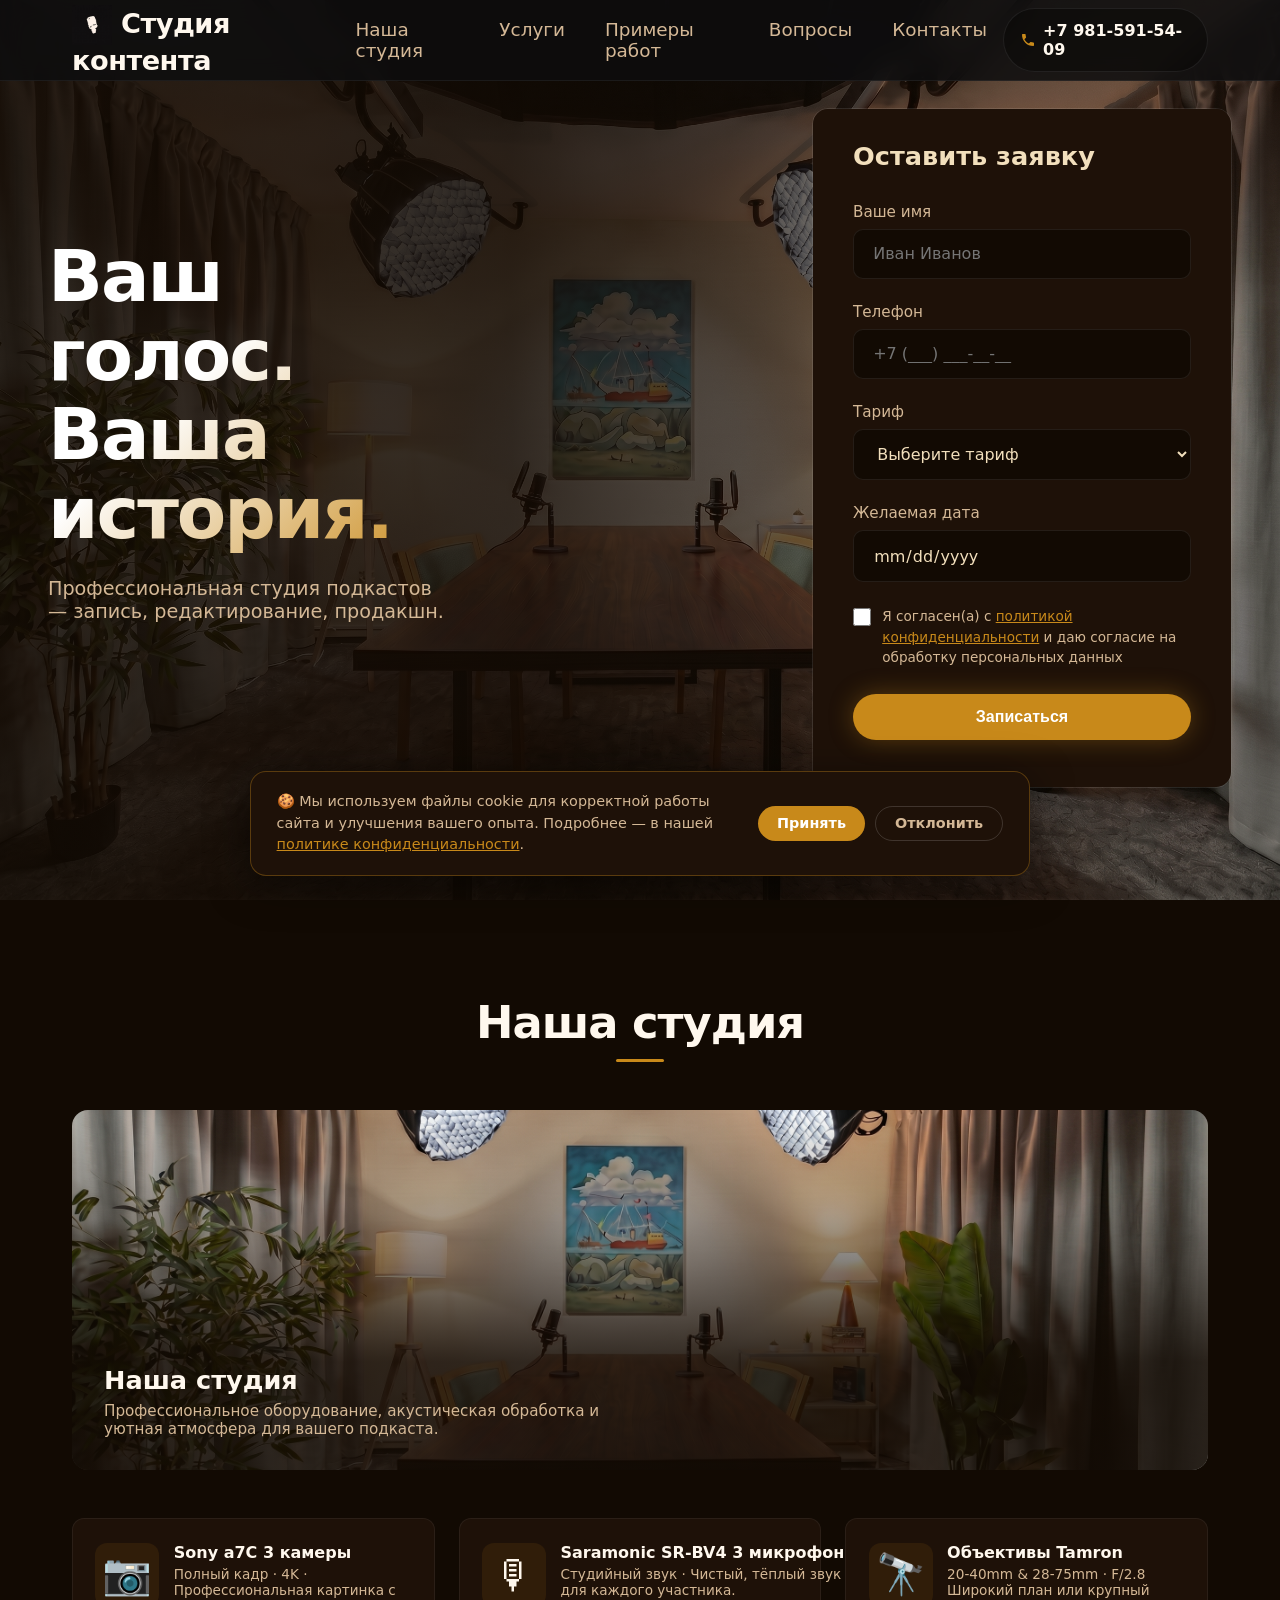
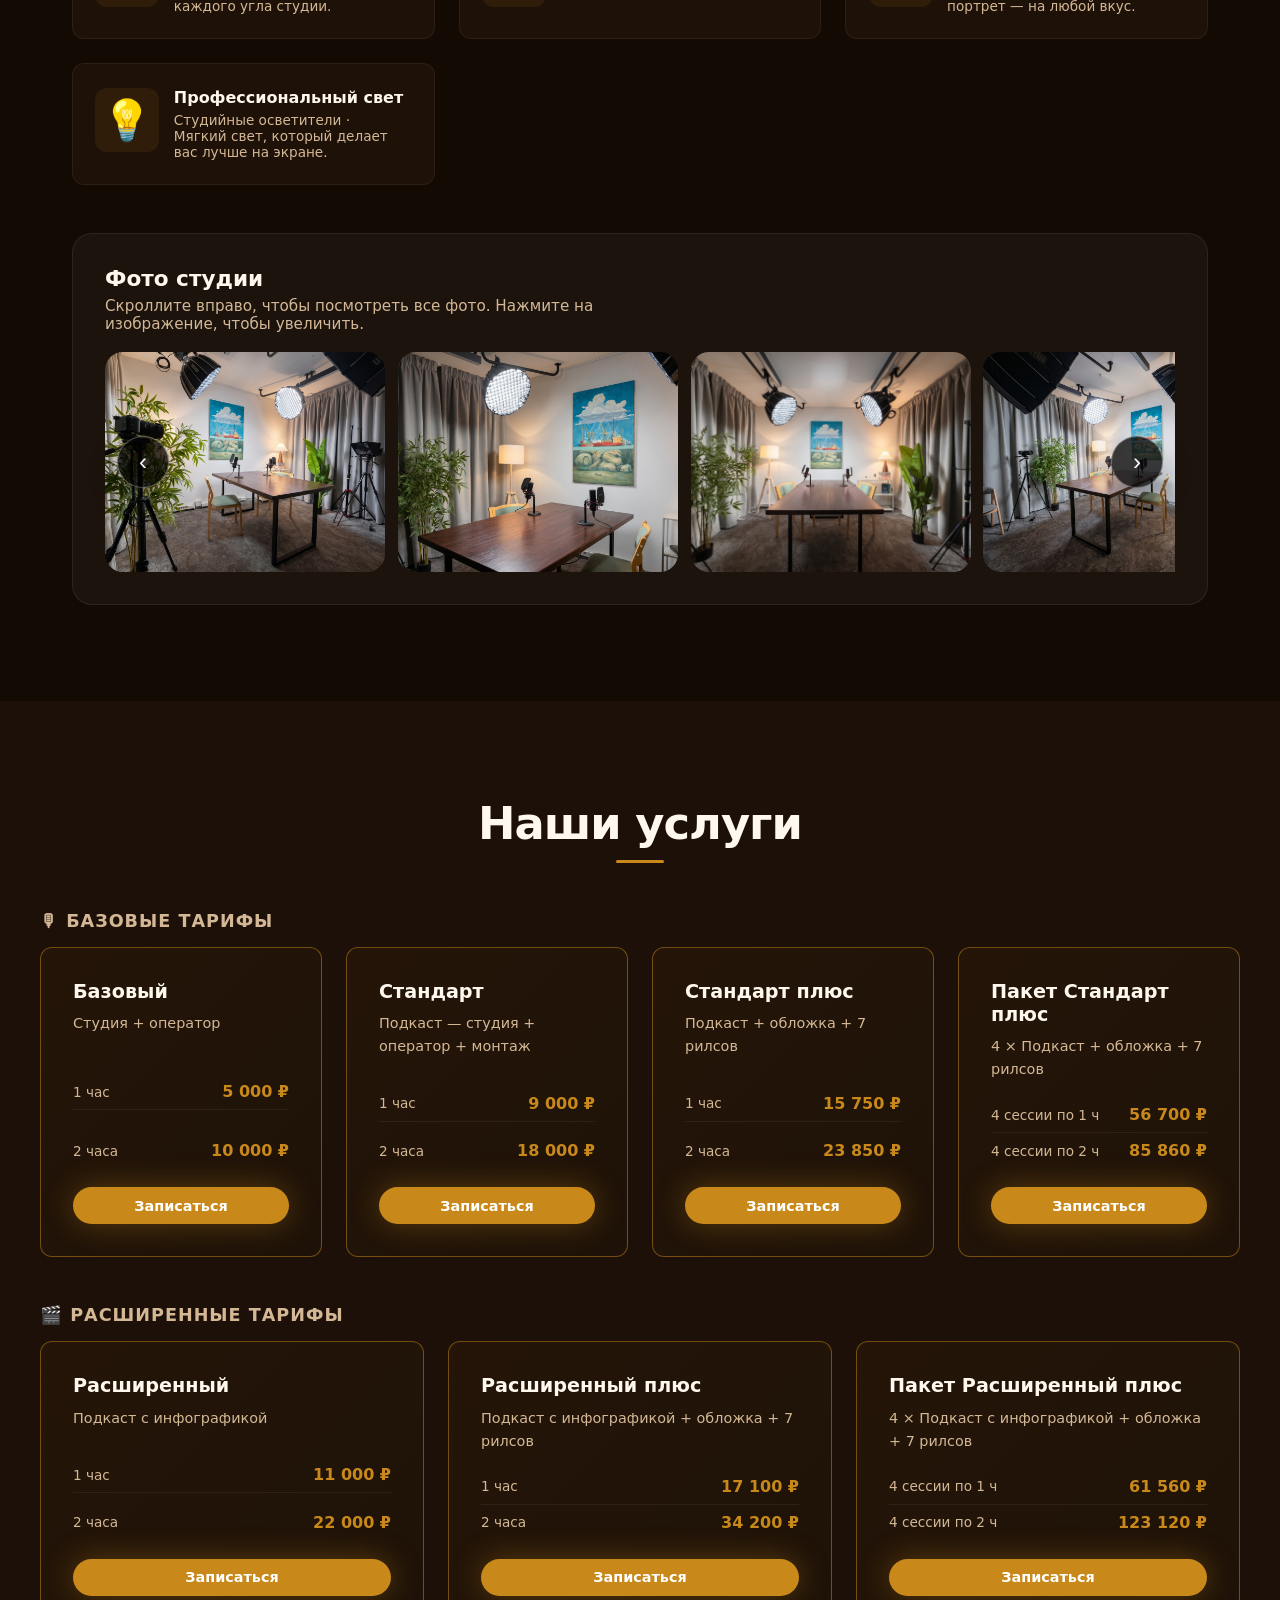
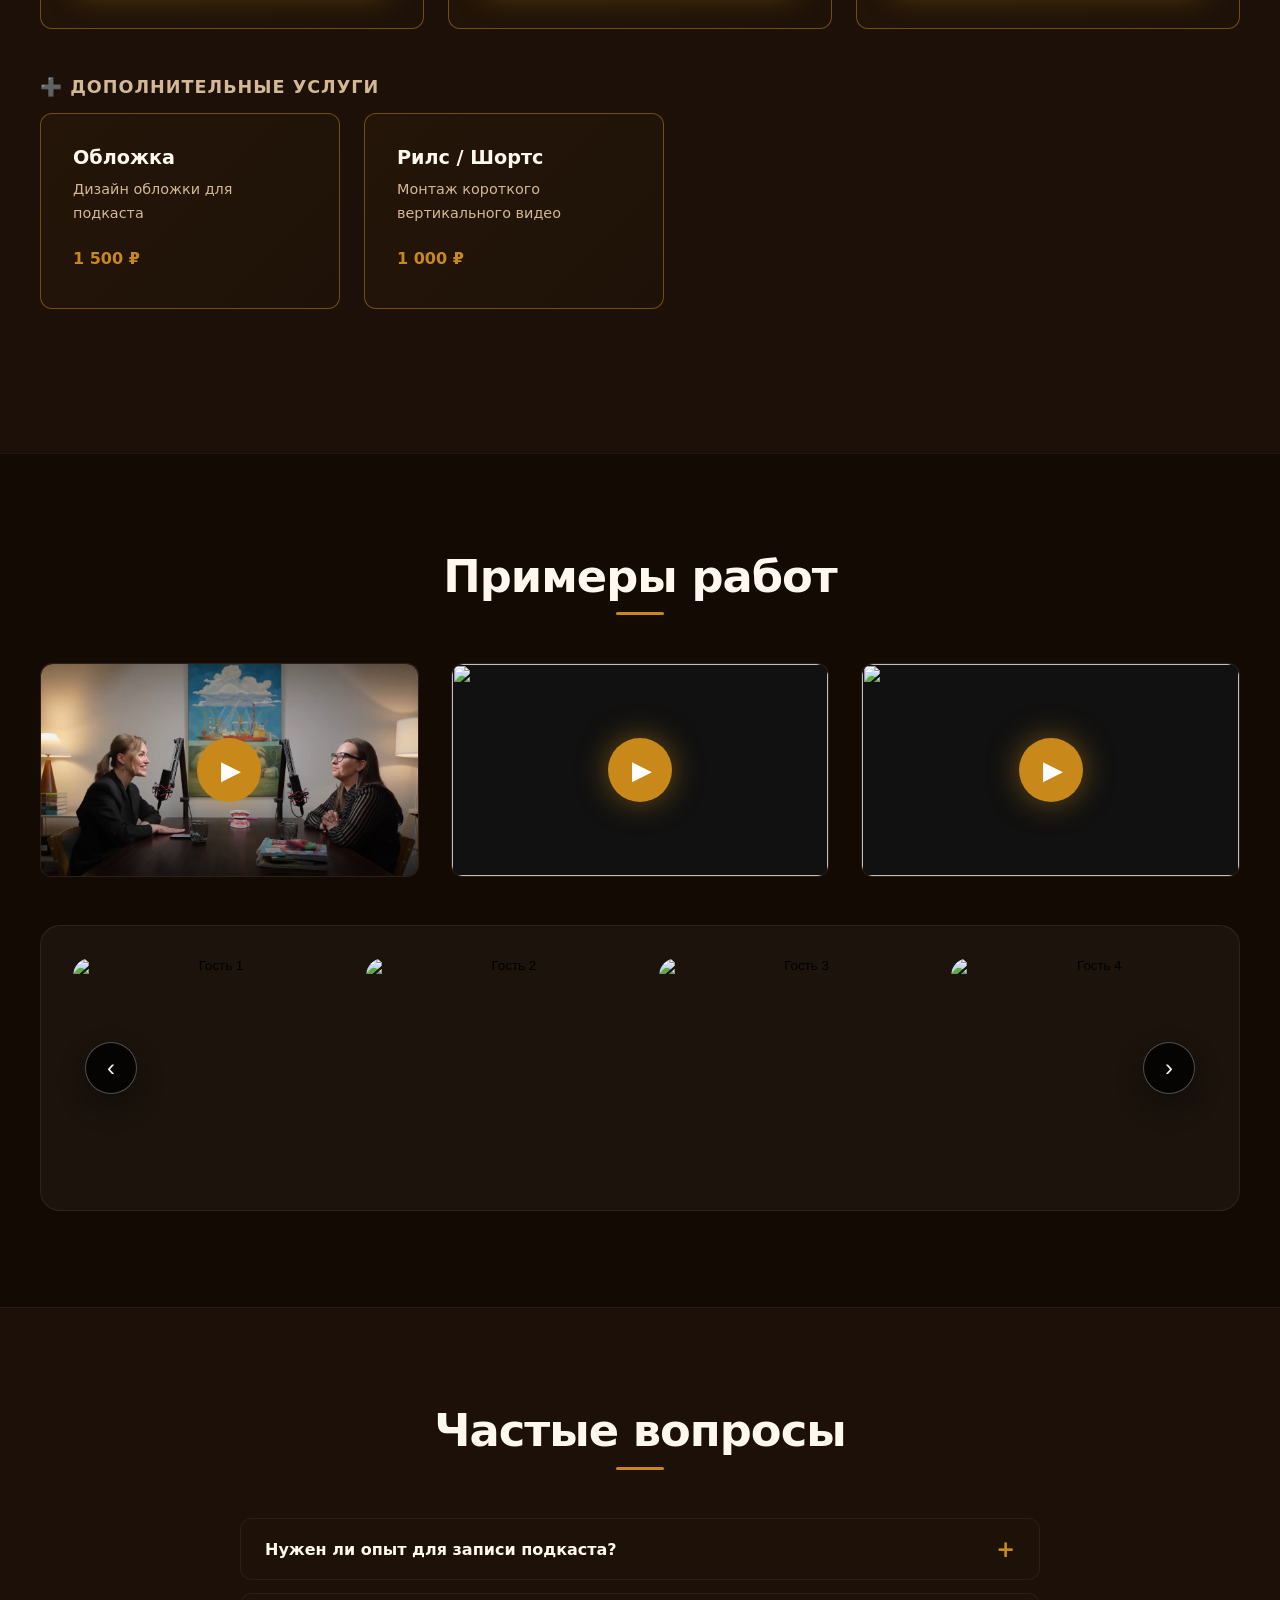
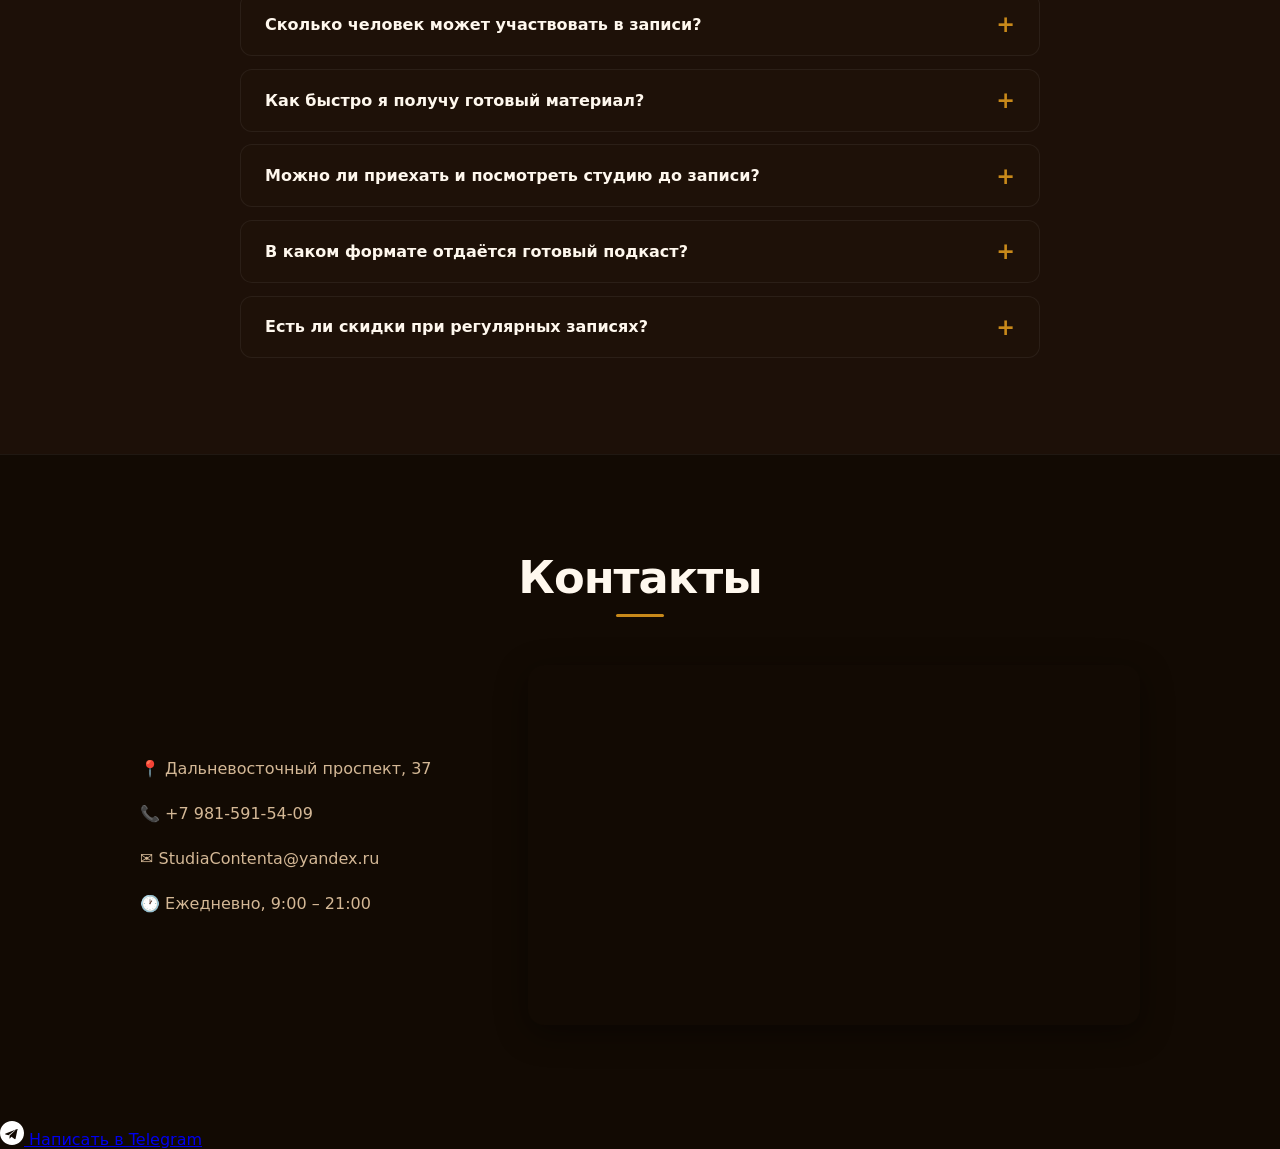
==== commit 9e48eb5b: "Update index.html" ====
--- a/index.html
+++ b/index.html
@@ -263,7 +263,10 @@
       <button class="cookie-btn cookie-decline" onclick="declineCookies()">Отклонить</button>
     </div>
   </div>
-
+<a href="https://t.me/StudiaContenta" target="_blank" class="tg-btn">
+  <svg xmlns="http://www.w3.org/2000/svg" width="24" height="24" viewBox="0 0 24 24" fill="white"><path d="M12 0C5.373 0 0 5.373 0 12s5.373 12 12 12 12-5.373 12-12S18.627 0 12 0zm5.562 8.248-1.97 9.289c-.145.658-.537.818-1.084.508l-3-2.21-1.447 1.394c-.16.16-.295.295-.605.295l.213-3.053 5.56-5.023c.242-.213-.054-.333-.373-.12L8.51 14.316l-2.96-.924c-.643-.204-.657-.643.136-.953l11.57-4.461c.537-.194 1.006.131.306.27z"/></svg>
+  Написать в Telegram
+</a>
   <script src="script.js"></script>
 </body>
 </html>
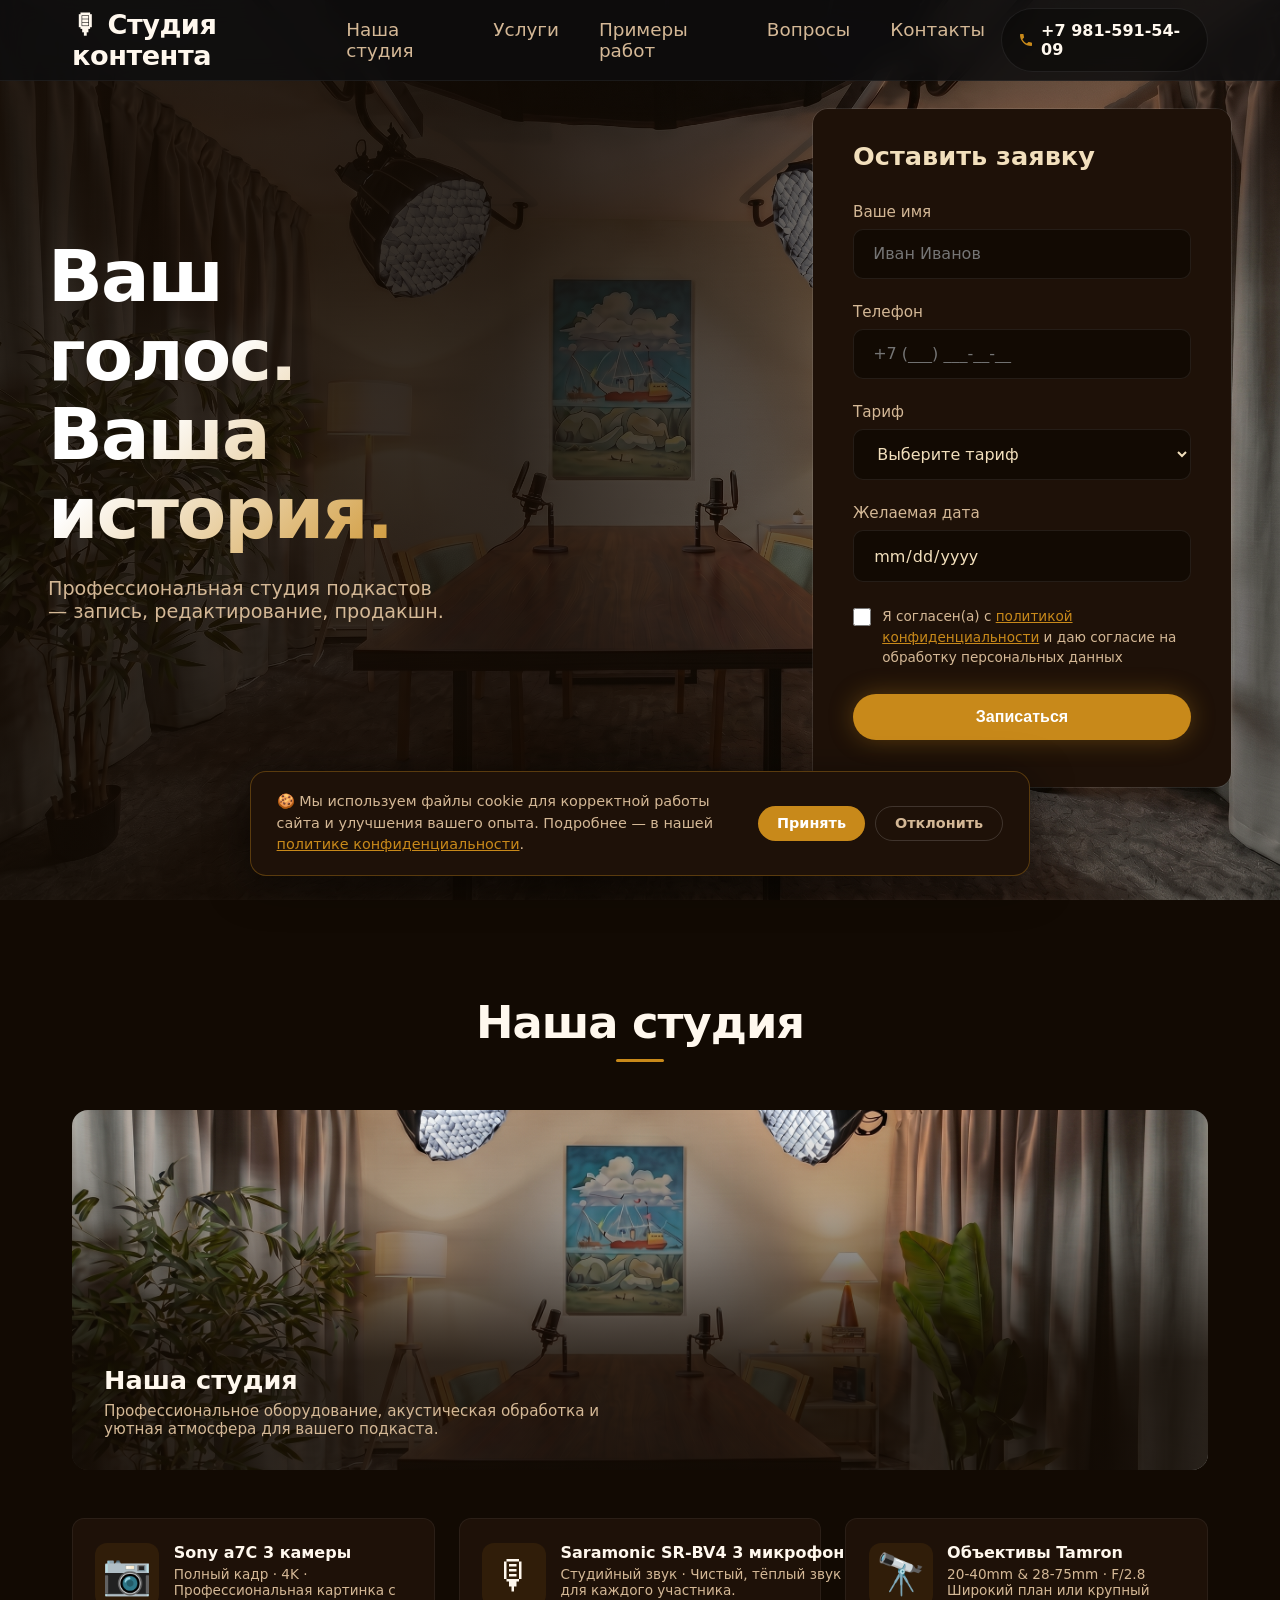
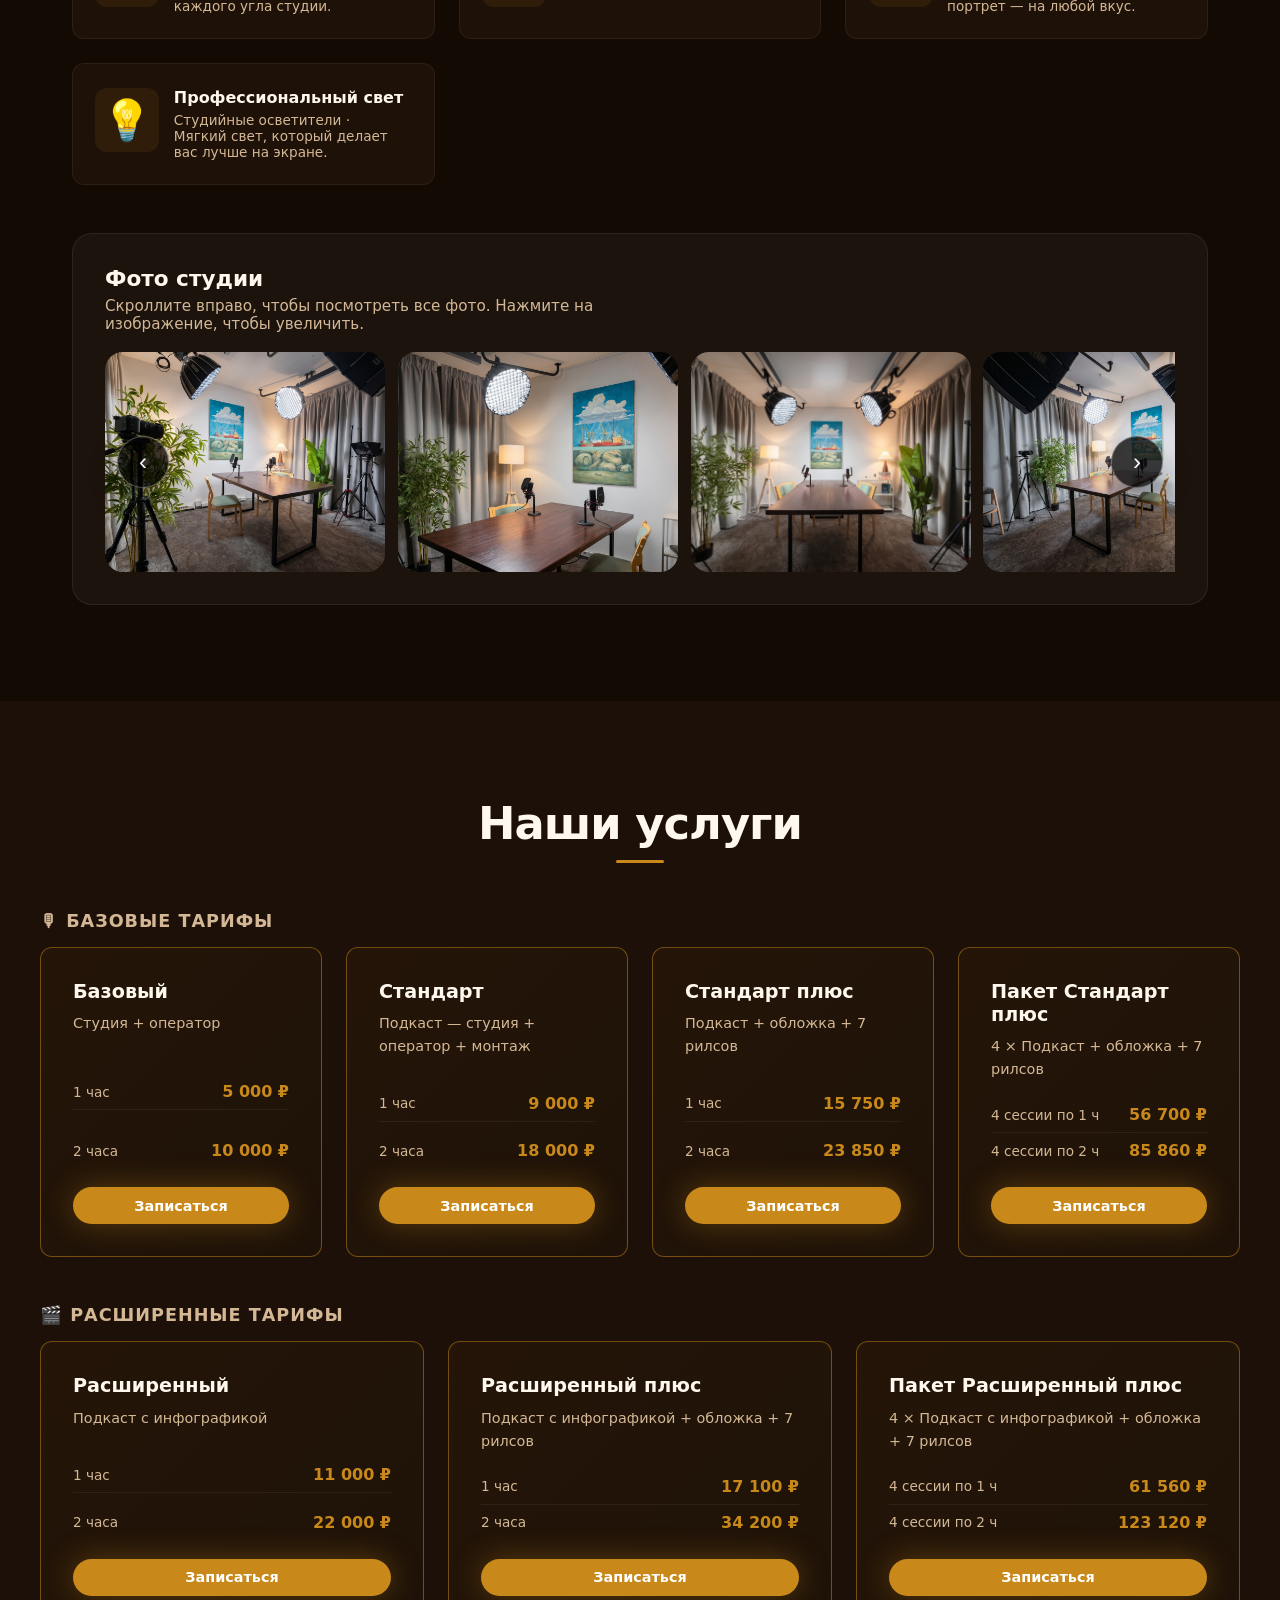
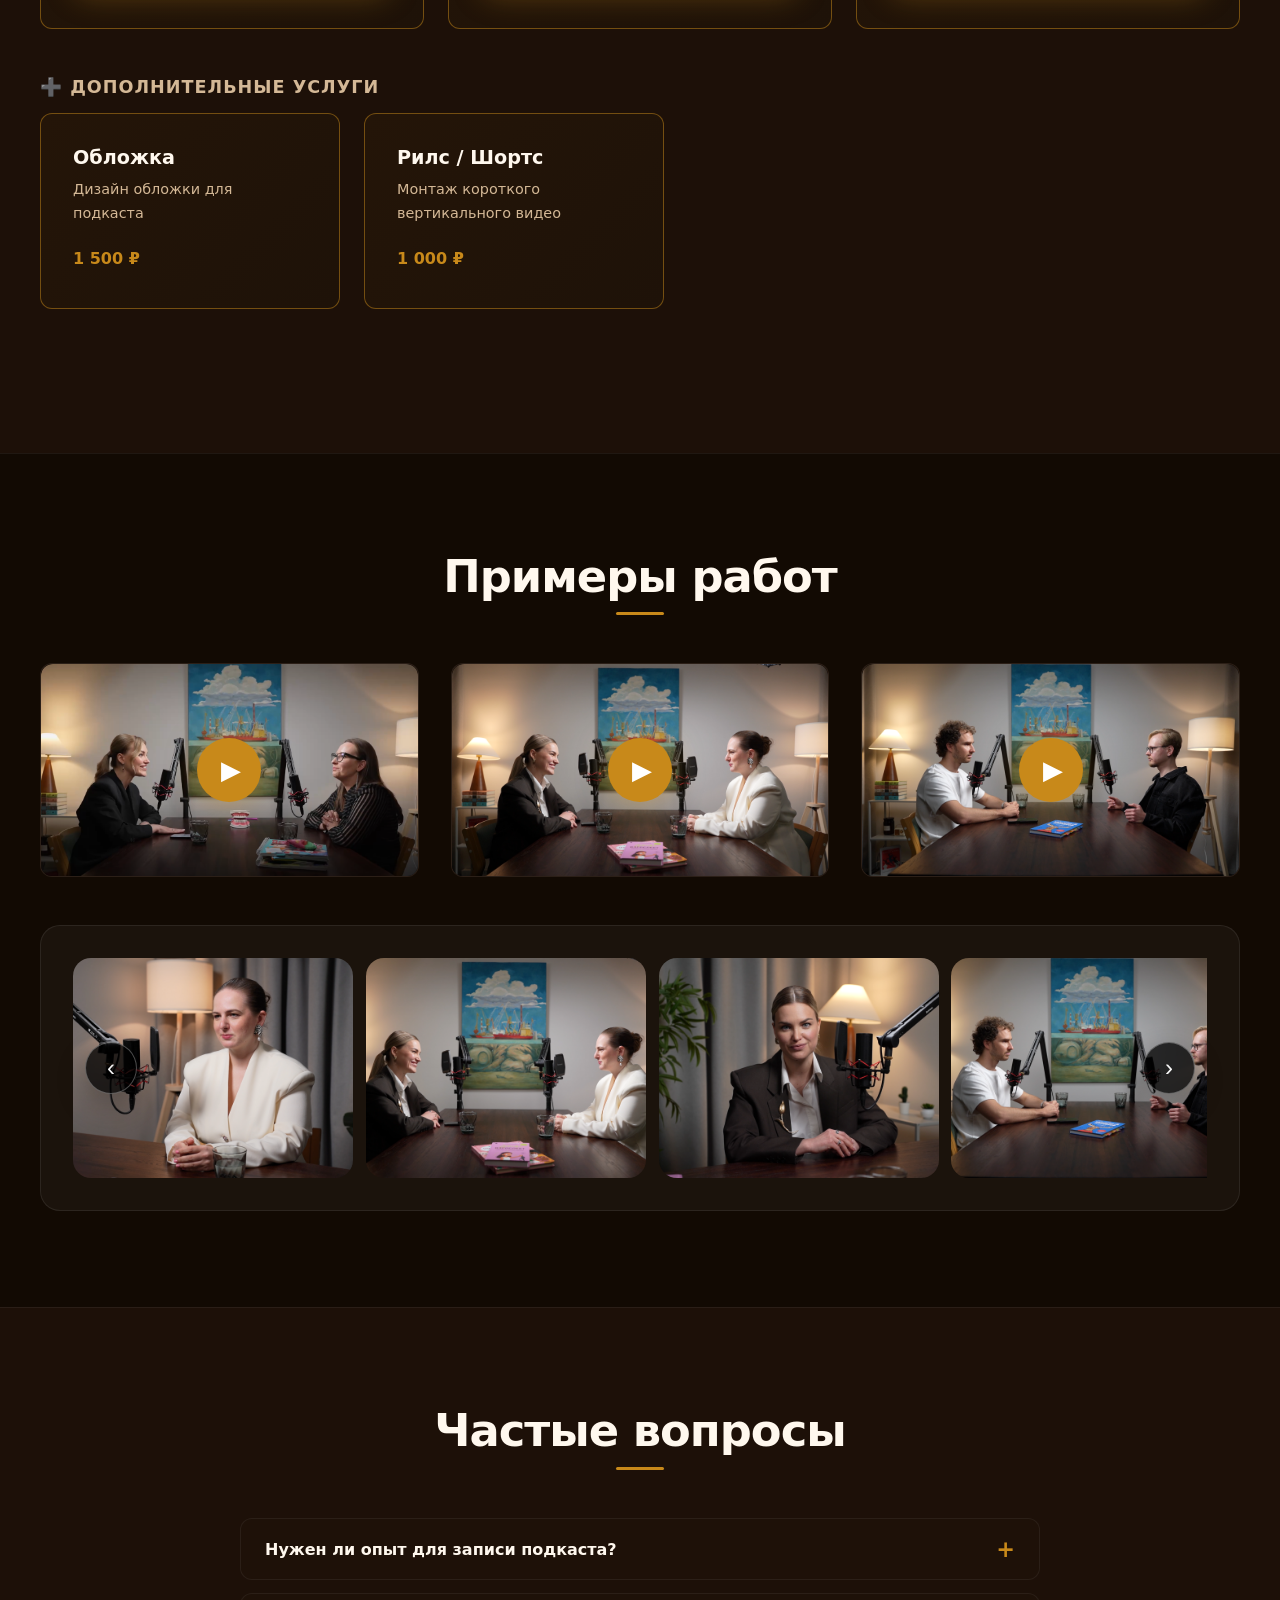
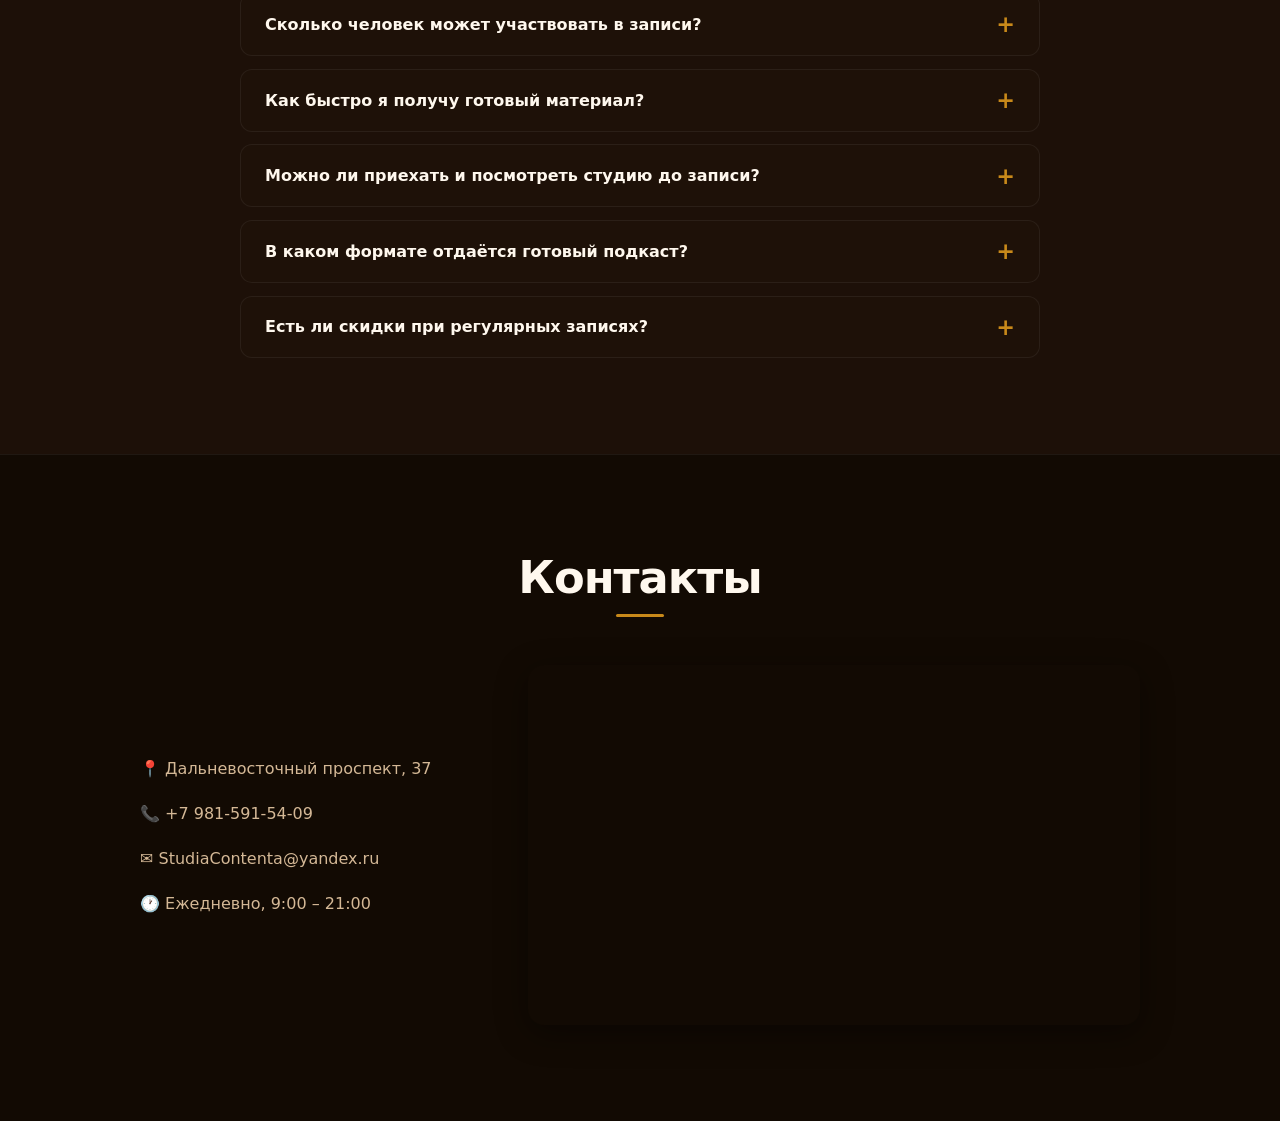
==== commit e16c5336: "Add Yandex Metrika counter (ID: 109757490)" ====
--- a/index.html
+++ b/index.html
@@ -3,8 +3,20 @@
 <head>
   <meta charset="UTF-8" />
   <meta name="viewport" content="width=device-width, initial-scale=1.0" />
+  <!-- Yandex.Metrika counter -->
+  <script type="text/javascript">
+      (function(m,e,t,r,i,k,a){
+          m[i]=m[i]||function(){(m[i].a=m[i].a||[]).push(arguments)};
+          m[i].l=1*new Date();
+          for (var j = 0; j < document.scripts.length; j++) {if (document.scripts[j].src === r) { return; }}
+          k=e.createElement(t),a=e.getElementsByTagName(t)[0],k.async=1,k.src=r,a.parentNode.insertBefore(k,a)
+      })(window, document,'script','https://mc.yandex.ru/metrika/tag.js?id=109757490', 'ym');
+
+      ym(109757490, 'init', {ssr:true, webvisor:true, clickmap:true, ecommerce:"dataLayer", referrer: document.referrer, url: location.href, accurateTrackBounce:true, trackLinks:true});
+  </script>
+  <noscript><div><img src="https://mc.yandex.ru/watch/109757490" style="position:absolute; left:-9999px;" alt="" /></div></noscript>
+  <!-- /Yandex.Metrika counter -->
   <title>Студия контента</title>
-  <link rel="icon" href="logo.jpg" type="image/jpeg" />
   <link rel="stylesheet" href="style.css" />
 </head>
 <body>
@@ -12,9 +24,7 @@
   <!-- NAV -->
   <header>
     <nav class="navbar">
-     <a href="#home" class="logo"><img src="logo.jpg" alt="Studiacontenta"style="height:40px; vertical-align:middle;"/> Студия контента</a>
-
-
+      <a href="#home" class="logo">🎙 Студия контента</a>
       <ul class="nav-links">
         <li><a href="#projects">Наша студия</a></li>
         <li><a href="#services">Услуги</a></li>
@@ -22,7 +32,7 @@
         <li><a href="#faq">Вопросы</a></li>
         <li><a href="#contact">Контакты</a></li>
       </ul>
-      <a class="phone-link" href="tel:+79815915409"><span class="phone-icon"><svg xmlns="http://www.w3.org/2000/svg" width="16" height="16" viewBox="0 0 24 24" fill="currentColor"><path d="M6.6 10.8c1.4 2.8 3.8 5.1 6.6 6.6l2.2-2.2c.3-.3.7-.4 1-.2 1.1.4 2.3.6 3.6.6.6 0 1 .4 1 1V20c0 .6-.4 1-1 1-9.4 0-17-7.6-17-17 0-.6.4-1 1-1h3.5c.6 0 1 .4 1 1 0 1.3.2 2.5.6 3.6.1.3 0 .7-.2 1L6.6 10.8z"/></svg></span>+7 981-591-54-09</a>
+      <a class="phone-link" href="tel:+7 981-591-54-09"><span class="phone-icon"><svg xmlns="http://www.w3.org/2000/svg" width="16" height="16" viewBox="0 0 24 24" fill="currentColor"><path d="M6.6 10.8c1.4 2.8 3.8 5.1 6.6 6.6l2.2-2.2c.3-.3.7-.4 1-.2 1.1.4 2.3.6 3.6.6.6 0 1 .4 1 1V20c0 .6-.4 1-1 1-9.4 0-17-7.6-17-17 0-.6.4-1 1-1h3.5c.6 0 1 .4 1 1 0 1.3.2 2.5.6 3.6.1.3 0 .7-.2 1L6.6 10.8z"/></svg></span>+7 981-591-54-09</a>
       <button class="burger" onclick="toggleMenu()">☰</button>
     </nav>
   </header>
@@ -35,7 +45,14 @@
       <p>Профессиональная студия подкастов — запись, редактирование, продакшн.</p>
     </div>
     <div class="hero-form">
-      <iframe src="forma_zayavki.html" width="100%" height="680" frameborder="0" scrolling="no" style="border-radius: 16px; border: 1px solid rgba(255,255,255,0.1);"></iframe>
+      <iframe
+        src="forma_zayavki.html"
+        width="100%"
+        height="680"
+        frameborder="0"
+        scrolling="no"
+        style="border-radius: 16px; border: 1px solid rgba(255,255,255,0.1);">
+      </iframe>
     </div>
   </section>
 
@@ -52,19 +69,31 @@
     <div class="projects-grid">
       <div class="project-card">
         <div class="project-thumb">📷</div>
-        <div class="project-info"><h3>Sony a7C 3 камеры</h3><p>Полный кадр · 4K · Профессиональная картинка с каждого угла студии.</p></div>
+        <div class="project-info">
+          <h3>Sony a7C 3 камеры</h3>
+          <p>Полный кадр · 4K · Профессиональная картинка с каждого угла студии.</p>
+        </div>
       </div>
       <div class="project-card">
         <div class="project-thumb">🎙</div>
-        <div class="project-info"><h3>Saramonic SR-BV4 3 микрофона</h3><p>Студийный звук · Чистый, тёплый звук для каждого участника.</p></div>
+        <div class="project-info">
+          <h3>Saramonic SR-BV4 3 микрофона</h3>
+          <p>Студийный звук · Чистый, тёплый звук для каждого участника.</p>
+        </div>
       </div>
       <div class="project-card">
         <div class="project-thumb">🔭</div>
-        <div class="project-info"><h3>Объективы Tamron</h3><p>20-40mm & 28-75mm · F/2.8 Широкий план или крупный портрет — на любой вкус.</p></div>
+        <div class="project-info">
+          <h3>Объективы Tamron</h3>
+          <p>20-40mm & 28-75mm · F/2.8 Широкий план или крупный портрет — на любой вкус.</p>
+        </div>
       </div>
       <div class="project-card">
         <div class="project-thumb">💡</div>
-        <div class="project-info"><h3>Профессиональный свет</h3><p>Студийные осветители · Мягкий свет, который делает вас лучше на экране.</p></div>
+        <div class="project-info">
+          <h3>Профессиональный свет</h3>
+          <p>Студийные осветители · Мягкий свет, который делает вас лучше на экране.</p>
+        </div>
       </div>
     </div>
 
@@ -79,20 +108,20 @@
         <button class="gallery-side-btn gallery-side-prev" type="button" aria-label="Прокрутить влево">‹</button>
         <div class="gallery-track-scroll">
           <div class="gallery-track">
-            <button class="gallery-card" type="button" data-index="0" data-src="73ee8c884dc7b6c454d71662cc916dfc_2c56e144-fed4-4258-98b3-28f4aab2f932.jpg">
-              <img src="73ee8c884dc7b6c454d71662cc916dfc_2c56e144-fed4-4258-98b3-28f4aab2f932.jpg" alt="Студия фото 1" />
-            </button>
-            <button class="gallery-card" type="button" data-index="1" data-src="91fe22cee02ca0f68496b41e79eeac67_0449807d-a7f0-4c99-9bf9-b8c381eaf8ec.jpg">
-              <img src="91fe22cee02ca0f68496b41e79eeac67_0449807d-a7f0-4c99-9bf9-b8c381eaf8ec.jpg" alt="Студия фото 2" />
-            </button>
-            <button class="gallery-card" type="button" data-index="2" data-src="b28bce1ae30ea9909498e4bfab7d70ed_fe8e1537-d91f-4a4b-acb7-f227239b2142.jpg">
-              <img src="b28bce1ae30ea9909498e4bfab7d70ed_fe8e1537-d91f-4a4b-acb7-f227239b2142.jpg" alt="Студия фото 3" />
-            </button>
-            <button class="gallery-card" type="button" data-index="3" data-src="c3469e9acaad01b635bdc1d1d6d35c8a_327c7afd-e60f-4850-a57e-92dcd2c1b513.jpg">
-              <img src="c3469e9acaad01b635bdc1d1d6d35c8a_327c7afd-e60f-4850-a57e-92dcd2c1b513.jpg" alt="Студия фото 4" />
-            </button>
-            <button class="gallery-card" type="button" data-index="4" data-src="fd32ff0e58f508a7673d44236668fa53_008e7f14-3692-4a67-9f23-f13dbc6c6da9.jpg">
-              <img src="fd32ff0e58f508a7673d44236668fa53_008e7f14-3692-4a67-9f23-f13dbc6c6da9.jpg" alt="Студия фото 5" />
+            <button class="gallery-card" type="button" data-index="0" data-src="photos/73ee8c884dc7b6c454d71662cc916dfc_2c56e144-fed4-4258-98b3-28f4aab2f932.jpg">
+              <img src="photos/73ee8c884dc7b6c454d71662cc916dfc_2c56e144-fed4-4258-98b3-28f4aab2f932.jpg" alt="Студия фото 1" />
+            </button>
+            <button class="gallery-card" type="button" data-index="1" data-src="photos/91fe22cee02ca0f68496b41e79eeac67_0449807d-a7f0-4c99-9bf9-b8c381eaf8ec.jpg">
+              <img src="photos/91fe22cee02ca0f68496b41e79eeac67_0449807d-a7f0-4c99-9bf9-b8c381eaf8ec.jpg" alt="Студия фото 2" />
+            </button>
+            <button class="gallery-card" type="button" data-index="2" data-src="photos/b28bce1ae30ea9909498e4bfab7d70ed_fe8e1537-d91f-4a4b-acb7-f227239b2142.jpg">
+              <img src="photos/b28bce1ae30ea9909498e4bfab7d70ed_fe8e1537-d91f-4a4b-acb7-f227239b2142.jpg" alt="Студия фото 3" />
+            </button>
+            <button class="gallery-card" type="button" data-index="3" data-src="photos/c3469e9acaad01b635bdc1d1d6d35c8a_327c7afd-e60f-4850-a57e-92dcd2c1b513.jpg">
+              <img src="photos/c3469e9acaad01b635bdc1d1d6d35c8a_327c7afd-e60f-4850-a57e-92dcd2c1b513.jpg" alt="Студия фото 4" />
+            </button>
+            <button class="gallery-card" type="button" data-index="4" data-src="photos/fd32ff0e58f508a7673d44236668fa53_008e7f14-3692-4a67-9f23-f13dbc6c6da9.jpg">
+              <img src="photos/fd32ff0e58f508a7673d44236668fa53_008e7f14-3692-4a67-9f23-f13dbc6c6da9.jpg" alt="Студия фото 5" />
             </button>
           </div>
         </div>
@@ -104,28 +133,127 @@
   <!-- SERVICES -->
   <section id="services" class="section services">
     <h2 class="section-title">Наши услуги</h2>
+
     <div class="tariff-group">
       <h3 class="tariff-group-title">🎙 Базовые тарифы</h3>
       <div class="cards">
-        <div class="card card-highlight"><h3>Базовый</h3><p>Студия + оператор</p><div class="price-row"><span class="price-label">1 час</span><span class="price">5 000 ₽</span></div><div class="price-row"><span class="price-label">2 часа</span><span class="price">10 000 ₽</span></div><a href="#home" class="btn btn-card">Записаться</a></div>
-        <div class="card card-highlight"><h3>Стандарт</h3><p>Подкаст — студия + оператор + монтаж</p><div class="price-row"><span class="price-label">1 час</span><span class="price">9 000 ₽</span></div><div class="price-row"><span class="price-label">2 часа</span><span class="price">18 000 ₽</span></div><a href="#home" class="btn btn-card">Записаться</a></div>
-        <div class="card card-highlight"><h3>Стандарт плюс</h3><p>Подкаст + обложка + 7 рилсов</p><div class="price-row"><span class="price-label">1 час</span><span class="price">15 750 ₽</span></div><div class="price-row"><span class="price-label">2 часа</span><span class="price">23 850 ₽</span></div><a href="#home" class="btn btn-card">Записаться</a></div>
-        <div class="card card-highlight"><h3>Пакет Стандарт плюс</h3><p>4 × Подкаст + обложка + 7 рилсов</p><div class="price-row"><span class="price-label">4 сессии по 1 ч</span><span class="price">56 700 ₽</span></div><div class="price-row"><span class="price-label">4 сессии по 2 ч</span><span class="price">85 860 ₽</span></div><a href="#home" class="btn btn-card">Записаться</a></div>
-      </div>
-    </div>
+        <div class="card card-highlight">
+          <h3>Базовый</h3>
+          <p>Студия + оператор</p>
+          <div class="price-row">
+            <span class="price-label">1 час</span>
+            <span class="price">5 000 ₽</span>
+          </div>
+          <div class="price-row">
+            <span class="price-label">2 часа</span>
+            <span class="price">10 000 ₽</span>
+          </div>
+          <a href="#home" class="btn btn-card">Записаться</a>
+        </div>
+        <div class="card card-highlight">
+          <h3>Стандарт</h3>
+          <p>Подкаст — студия + оператор + монтаж</p>
+          <div class="price-row">
+            <span class="price-label">1 час</span>
+            <span class="price">9 000 ₽</span>
+          </div>
+          <div class="price-row">
+            <span class="price-label">2 часа</span>
+            <span class="price">18 000 ₽</span>
+          </div>
+          <a href="#home" class="btn btn-card">Записаться</a>
+        </div>
+        <div class="card card-highlight">
+          <h3>Стандарт плюс</h3>
+          <p>Подкаст + обложка + 7 рилсов</p>
+          <div class="price-row">
+            <span class="price-label">1 час</span>
+            <span class="price">15 750 ₽</span>
+          </div>
+          <div class="price-row">
+            <span class="price-label">2 часа</span>
+            <span class="price">23 850 ₽</span>
+          </div>
+          <a href="#home" class="btn btn-card">Записаться</a>
+        </div>
+        <div class="card card-highlight">
+          <h3>Пакет Стандарт плюс</h3>
+          <p>4 × Подкаст + обложка + 7 рилсов</p>
+          <div class="price-row">
+            <span class="price-label">4 сессии по 1 ч</span>
+            <span class="price">56 700 ₽</span>
+          </div>
+          <div class="price-row">
+            <span class="price-label">4 сессии по 2 ч</span>
+            <span class="price">85 860 ₽</span>
+          </div>
+          <a href="#home" class="btn btn-card">Записаться</a>
+        </div>
+      </div>
+    </div>
+
     <div class="tariff-group">
       <h3 class="tariff-group-title">🎬 Расширенные тарифы</h3>
       <div class="cards">
-        <div class="card card-highlight"><h3>Расширенный</h3><p>Подкаст с инфографикой</p><div class="price-row"><span class="price-label">1 час</span><span class="price">11 000 ₽</span></div><div class="price-row"><span class="price-label">2 часа</span><span class="price">22 000 ₽</span></div><a href="#home" class="btn btn-card">Записаться</a></div>
-        <div class="card card-highlight"><h3>Расширенный плюс</h3><p>Подкаст с инфографикой + обложка + 7 рилсов</p><div class="price-row"><span class="price-label">1 час</span><span class="price">17 100 ₽</span></div><div class="price-row"><span class="price-label">2 часа</span><span class="price">34 200 ₽</span></div><a href="#home" class="btn btn-card">Записаться</a></div>
-        <div class="card card-highlight"><h3>Пакет Расширенный плюс</h3><p>4 × Подкаст с инфографикой + обложка + 7 рилсов</p><div class="price-row"><span class="price-label">4 сессии по 1 ч</span><span class="price">61 560 ₽</span></div><div class="price-row"><span class="price-label">4 сессии по 2 ч</span><span class="price">123 120 ₽</span></div><a href="#home" class="btn btn-card">Записаться</a></div>
-      </div>
-    </div>
+        <div class="card card-highlight">
+          <h3>Расширенный</h3>
+          <p>Подкаст с инфографикой</p>
+          <div class="price-row">
+            <span class="price-label">1 час</span>
+            <span class="price">11 000 ₽</span>
+          </div>
+          <div class="price-row">
+            <span class="price-label">2 часа</span>
+            <span class="price">22 000 ₽</span>
+          </div>
+          <a href="#home" class="btn btn-card">Записаться</a>
+        </div>
+        <div class="card card-highlight">
+          <h3>Расширенный плюс</h3>
+          <p>Подкаст с инфографикой + обложка + 7 рилсов</p>
+          <div class="price-row">
+            <span class="price-label">1 час</span>
+            <span class="price">17 100 ₽</span>
+          </div>
+          <div class="price-row">
+            <span class="price-label">2 часа</span>
+            <span class="price">34 200 ₽</span>
+          </div>
+          <a href="#home" class="btn btn-card">Записаться</a>
+        </div>
+        <div class="card card-highlight">
+          <h3>Пакет Расширенный плюс</h3>
+          <p>4 × Подкаст с инфографикой + обложка + 7 рилсов</p>
+          <div class="price-row">
+            <span class="price-label">4 сессии по 1 ч</span>
+            <span class="price">61 560 ₽</span>
+          </div>
+          <div class="price-row">
+            <span class="price-label">4 сессии по 2 ч</span>
+            <span class="price">123 120 ₽</span>
+          </div>
+          <a href="#home" class="btn btn-card">Записаться</a>
+        </div>
+      </div>
+    </div>
+
     <div class="tariff-group">
       <h3 class="tariff-group-title">➕ Дополнительные услуги</h3>
       <div class="cards cards-small">
-        <div class="card card-highlight"><h3>Обложка</h3><p>Дизайн обложки для подкаста</p><div class="price-row"><span class="price">1 500 ₽</span></div></div>
-        <div class="card card-highlight"><h3>Рилс / Шортс</h3><p>Монтаж короткого вертикального видео</p><div class="price-row"><span class="price">1 000 ₽</span></div></div>
+        <div class="card card-highlight">
+          <h3>Обложка</h3>
+          <p>Дизайн обложки для подкаста</p>
+          <div class="price-row">
+            <span class="price">1 500 ₽</span>
+          </div>
+        </div>
+        <div class="card card-highlight">
+          <h3>Рилс / Шортс</h3>
+          <p>Монтаж короткого вертикального видео</p>
+          <div class="price-row">
+            <span class="price">1 000 ₽</span>
+          </div>
+        </div>
       </div>
     </div>
   </section>
@@ -148,7 +276,7 @@
       <div class="portfolio-card">
         <div class="portfolio-video">
           <div class="video-placeholder" data-src="https://rutube.ru/play/embed/ea76d1415189fa631025506085a83dfe/?p=ZbyLVIvFTxFgQUALHlwxYA&autoplay=1">
-            <img src="d481afed16be0514a7e774a12b3e8304_54d67194-8f7c-4acb-acf0-e3758d1204e0_(1).png" alt="" class="video-poster" />
+            <img src="guests/d481afed16be0514a7e774a12b3e8304_54d67194-8f7c-4acb-acf0-e3758d1204e0_(1).png" alt="" class="video-poster" />
             <button class="video-play-btn" aria-label="Воспроизвести">&#9654;</button>
           </div>
         </div>
@@ -157,16 +285,17 @@
       <div class="portfolio-card">
         <div class="portfolio-video">
           <div class="video-placeholder" data-src="https://rutube.ru/play/embed/b08e04b1174e8958a96a2d1770e01a8b/?p=69dEhIK2arIobastNwlTgA&autoplay=1">
-            <img src="Still_2026-05-21_155455_1.286.1.png" alt="" class="video-poster" />
+            <img src="guests/Still_2026-05-21_155455_1.286.1.png" alt="" class="video-poster" />
             <button class="video-play-btn" aria-label="Воспроизвести">&#9654;</button>
           </div>
         </div>
       </div>
+
 
       <div class="portfolio-card">
         <div class="portfolio-video">
           <div class="video-placeholder" data-src="https://rutube.ru/play/embed/d5dc481ec662ef3453ccfca214be49e1/?p=B1KCjR3B653_A8oS_Of5Kg&autoplay=1">
-            <img src="Still_2026-05-21_155656_1.232.1.png" alt="" class="video-poster" />
+            <img src="guests/Still_2026-05-21_155656_1.232.1.png" alt="" class="video-poster" />
             <button class="video-play-btn" aria-label="Воспроизвести">&#9654;</button>
           </div>
         </div>
@@ -174,36 +303,37 @@
 
     </div>
     <div class="portfolio-gallery">
+
       <div class="gallery-track-wrapper">
         <button class="gallery-side-btn gallery-side-prev pg-prev" type="button" aria-label="Влево">‹</button>
         <div class="pg-scroll">
           <div class="pg-track">
-            <button class="pg-card" type="button" data-pg-index="0" data-src="Still_2026-05-21_155455_1.284.1.png">
-              <img src="Still_2026-05-21_155455_1.284.1.png" alt="Гость 1" />
-            </button>
-            <button class="pg-card" type="button" data-pg-index="1" data-src="Still_2026-05-21_155455_1.286.1.png">
-              <img src="Still_2026-05-21_155455_1.286.1.png" alt="Гость 2" />
-            </button>
-            <button class="pg-card" type="button" data-pg-index="2" data-src="Still_2026-05-21_155455_1.294.1.png">
-              <img src="Still_2026-05-21_155455_1.294.1.png" alt="Гость 3" />
-            </button>
-            <button class="pg-card" type="button" data-pg-index="3" data-src="Still_2026-05-21_155656_1.232.1.png">
-              <img src="Still_2026-05-21_155656_1.232.1.png" alt="Гость 4" />
-            </button>
-            <button class="pg-card" type="button" data-pg-index="4" data-src="Still_2026-05-21_155656_1.242.1.png">
-              <img src="Still_2026-05-21_155656_1.242.1.png" alt="Гость 5" />
-            </button>
-            <button class="pg-card" type="button" data-pg-index="5" data-src="Still_2026-05-21_155656_1.243.1.png">
-              <img src="Still_2026-05-21_155656_1.243.1.png" alt="Гость 6" />
-            </button>
-            <button class="pg-card" type="button" data-pg-index="6" data-src="Still_2026-05-21_160627_1.346.1.png">
-              <img src="Still_2026-05-21_160627_1.346.1.png" alt="Гость 7" />
-            </button>
-            <button class="pg-card" type="button" data-pg-index="7" data-src="Still_2026-05-21_160627_1.347.1.png">
-              <img src="Still_2026-05-21_160627_1.347.1.png" alt="Гость 8" />
-            </button>
-            <button class="pg-card" type="button" data-pg-index="8" data-src="Still_2026-05-21_160627_1.348.1.png">
-              <img src="Still_2026-05-21_160627_1.348.1.png" alt="Гость 9" />
+            <button class="pg-card" type="button" data-pg-index="0" data-src="guests/Still_2026-05-21_155455_1.284.1.png">
+              <img src="guests/Still_2026-05-21_155455_1.284.1.png" alt="Гость 1" />
+            </button>
+            <button class="pg-card" type="button" data-pg-index="1" data-src="guests/Still_2026-05-21_155455_1.286.1.png">
+              <img src="guests/Still_2026-05-21_155455_1.286.1.png" alt="Гость 2" />
+            </button>
+            <button class="pg-card" type="button" data-pg-index="2" data-src="guests/Still_2026-05-21_155455_1.294.1.png">
+              <img src="guests/Still_2026-05-21_155455_1.294.1.png" alt="Гость 3" />
+            </button>
+            <button class="pg-card" type="button" data-pg-index="3" data-src="guests/Still_2026-05-21_155656_1.232.1.png">
+              <img src="guests/Still_2026-05-21_155656_1.232.1.png" alt="Гость 4" />
+            </button>
+            <button class="pg-card" type="button" data-pg-index="4" data-src="guests/Still_2026-05-21_155656_1.242.1.png">
+              <img src="guests/Still_2026-05-21_155656_1.242.1.png" alt="Гость 5" />
+            </button>
+            <button class="pg-card" type="button" data-pg-index="5" data-src="guests/Still_2026-05-21_155656_1.243.1.png">
+              <img src="guests/Still_2026-05-21_155656_1.243.1.png" alt="Гость 6" />
+            </button>
+            <button class="pg-card" type="button" data-pg-index="6" data-src="guests/Still_2026-05-21_160627_1.346.1.png">
+              <img src="guests/Still_2026-05-21_160627_1.346.1.png" alt="Гость 7" />
+            </button>
+            <button class="pg-card" type="button" data-pg-index="7" data-src="guests/Still_2026-05-21_160627_1.347.1.png">
+              <img src="guests/Still_2026-05-21_160627_1.347.1.png" alt="Гость 8" />
+            </button>
+            <button class="pg-card" type="button" data-pg-index="8" data-src="guests/Still_2026-05-21_160627_1.348.1.png">
+              <img src="guests/Still_2026-05-21_160627_1.348.1.png" alt="Гость 9" />
             </button>
           </div>
         </div>
@@ -227,12 +357,67 @@
   <section id="faq" class="section faq">
     <h2 class="section-title">Частые вопросы</h2>
     <div class="faq-list">
-      <div class="faq-item"><button class="faq-question" onclick="toggleFaq(this)">Нужен ли опыт для записи подкаста?<span class="faq-icon">+</span></button><div class="faq-answer"><p>Совсем не обязательно! Мы всё объясним и поможем почувствовать себя комфортно. Наш оператор возьмёт на себя технику — вам остаётся только говорить и быть собой 😊</p></div></div>
-      <div class="faq-item"><button class="faq-question" onclick="toggleFaq(this)">Сколько человек может участвовать в записи?<span class="faq-icon">+</span></button><div class="faq-answer"><p>Приводите компанию до 3 человек! У нас 3 микрофона и 3 камеры, так что каждый участник будет отлично слышен и виден.</p></div></div>
-      <div class="faq-item"><button class="faq-question" onclick="toggleFaq(this)">Как быстро я получу готовый материал?<span class="faq-icon">+</span></button><div class="faq-answer"><p>Обычно монтаж занимает 3–5 рабочих дней — рилсы и обложка готовятся в тот же срок.</p></div></div>
-      <div class="faq-item"><button class="faq-question" onclick="toggleFaq(this)">Можно ли приехать и посмотреть студию до записи?<span class="faq-icon">+</span></button><div class="faq-answer"><p>Конечно, будем рады вас видеть! Просто напишите нам — договоримся об удобном времени ☕</p></div></div>
-      <div class="faq-item"><button class="faq-question" onclick="toggleFaq(this)">В каком формате отдаётся готовый подкаст?<span class="faq-icon">+</span></button><div class="faq-answer"><p>Видео отдаём в MP4 (4K или Full HD). Рилсы делаем в вертикальном формате 9:16.</p></div></div>
-      <div class="faq-item"><button class="faq-question" onclick="toggleFaq(this)">Есть ли скидки при регулярных записях?<span class="faq-icon">+</span></button><div class="faq-answer"><p>Да, и это выгодно! Пакеты на 4 сессии уже идут со скидкой 🤝</p></div></div>
+
+      <div class="faq-item">
+        <button class="faq-question" onclick="toggleFaq(this)">
+          Нужен ли опыт для записи подкаста?
+          <span class="faq-icon">+</span>
+        </button>
+        <div class="faq-answer">
+          <p>Совсем не обязательно! Мы всё объясним и поможем почувствовать себя комфортно. Наш оператор возьмёт на себя технику — вам остаётся только говорить и быть собой 😊</p>
+        </div>
+      </div>
+
+      <div class="faq-item">
+        <button class="faq-question" onclick="toggleFaq(this)">
+          Сколько человек может участвовать в записи?
+          <span class="faq-icon">+</span>
+        </button>
+        <div class="faq-answer">
+          <p>Приводите компанию до 3 человек! У нас 3 микрофона и 3 камеры, так что каждый участник будет отлично слышен и виден. Разговор точно получится живым и интересным.</p>
+        </div>
+      </div>
+
+      <div class="faq-item">
+        <button class="faq-question" onclick="toggleFaq(this)">
+          Как быстро я получу готовый материал?
+          <span class="faq-icon">+</span>
+        </button>
+        <div class="faq-answer">
+          <p>Обычно монтаж занимает 3–5 рабочих дней — рилсы и обложка готовятся в тот же срок. Если нужно быстрее — напишите нам, постараемся придумать что-нибудь!</p>
+        </div>
+      </div>
+
+      <div class="faq-item">
+        <button class="faq-question" onclick="toggleFaq(this)">
+          Можно ли приехать и посмотреть студию до записи?
+          <span class="faq-icon">+</span>
+        </button>
+        <div class="faq-answer">
+          <p>Конечно, будем рады вас видеть! Просто напишите нам — договоримся об удобном времени, проведём экскурсию и ответим на все вопросы за чашкой кофе ☕</p>
+        </div>
+      </div>
+
+      <div class="faq-item">
+        <button class="faq-question" onclick="toggleFaq(this)">
+          В каком формате отдаётся готовый подкаст?
+          <span class="faq-icon">+</span>
+        </button>
+        <div class="faq-answer">
+          <p>Видео отдаём в MP4 (4K или Full HD). Рилсы делаем в вертикальном формате 9:16, полностью готовые к публикации — загружайте сразу!</p>
+        </div>
+      </div>
+
+      <div class="faq-item">
+        <button class="faq-question" onclick="toggleFaq(this)">
+          Есть ли скидки при регулярных записях?
+          <span class="faq-icon">+</span>
+        </button>
+        <div class="faq-answer">
+          <p>Да, и это выгодно! Пакеты на 4 сессии уже идут со скидкой. А если планируете сотрудничать долго — напишите нам, найдём условия, которые подойдут именно вам 🤝</p>
+        </div>
+      </div>
+
     </div>
   </section>
 
@@ -247,10 +432,19 @@
         <p>🕐 Ежедневно, 9:00 – 21:00</p>
       </div>
       <div class="contact-map">
-        <iframe src="https://yandex.ru/map-widget/v1/?ol=biz&oid=175608477296&z=17" width="100%" height="360" frameborder="0" allowfullscreen style="border-radius: 16px; display: block;"></iframe>
-      </div>
-    </div>
-  </section>
+        <iframe
+          src="https://yandex.ru/map-widget/v1/?ol=biz&oid=175608477296&z=17"
+          width="100%"
+          height="360"
+          frameborder="0"
+          allowfullscreen
+          style="border-radius: 16px; display: block;">
+        </iframe>
+      </div>
+    </div>
+  </section>
+
+
 
   <!-- COOKIE BANNER -->
   <div class="cookie-banner" id="cookieBanner">
@@ -263,10 +457,7 @@
       <button class="cookie-btn cookie-decline" onclick="declineCookies()">Отклонить</button>
     </div>
   </div>
-<a href="https://t.me/StudiaContenta" target="_blank" class="tg-btn">
-  <svg xmlns="http://www.w3.org/2000/svg" width="24" height="24" viewBox="0 0 24 24" fill="white"><path d="M12 0C5.373 0 0 5.373 0 12s5.373 12 12 12 12-5.373 12-12S18.627 0 12 0zm5.562 8.248-1.97 9.289c-.145.658-.537.818-1.084.508l-3-2.21-1.447 1.394c-.16.16-.295.295-.605.295l.213-3.053 5.56-5.023c.242-.213-.054-.333-.373-.12L8.51 14.316l-2.96-.924c-.643-.204-.657-.643.136-.953l11.57-4.461c.537-.194 1.006.131.306.27z"/></svg>
-  Написать в Telegram
-</a>
+
   <script src="script.js"></script>
 </body>
 </html>
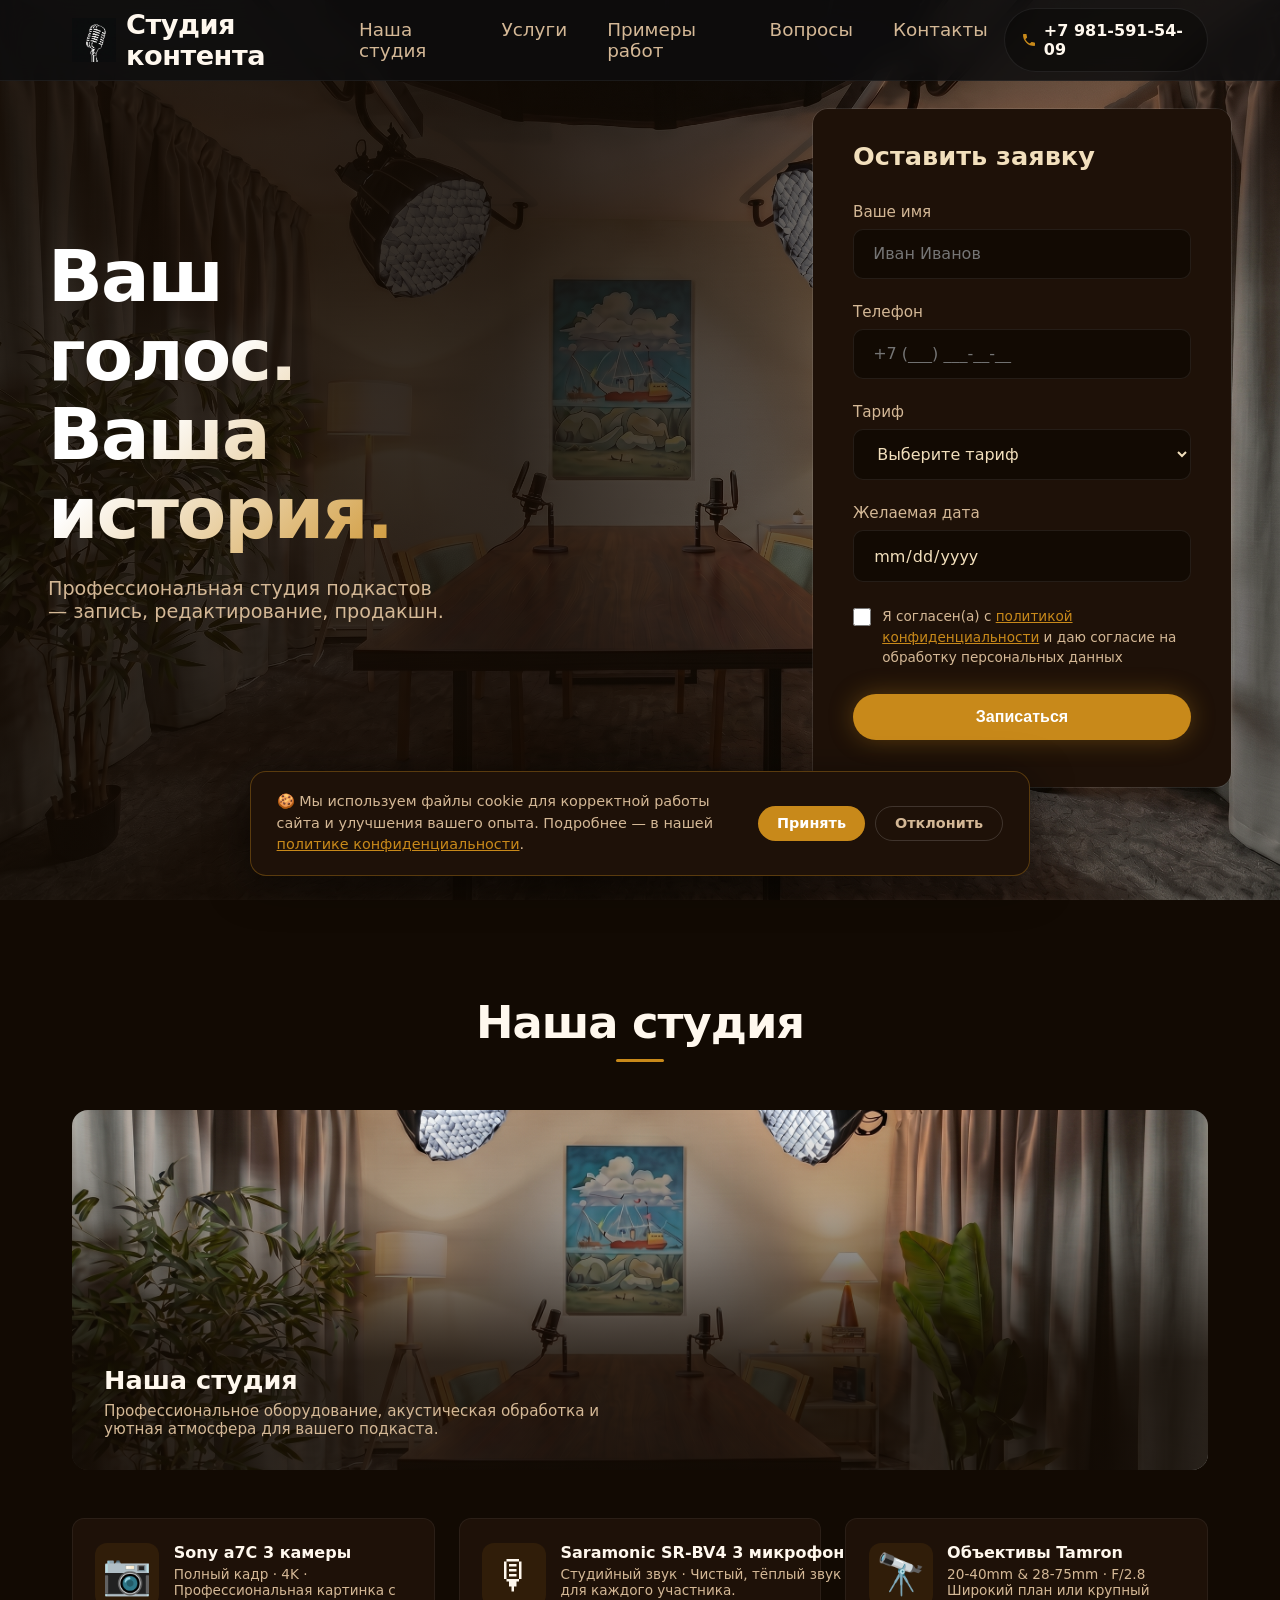
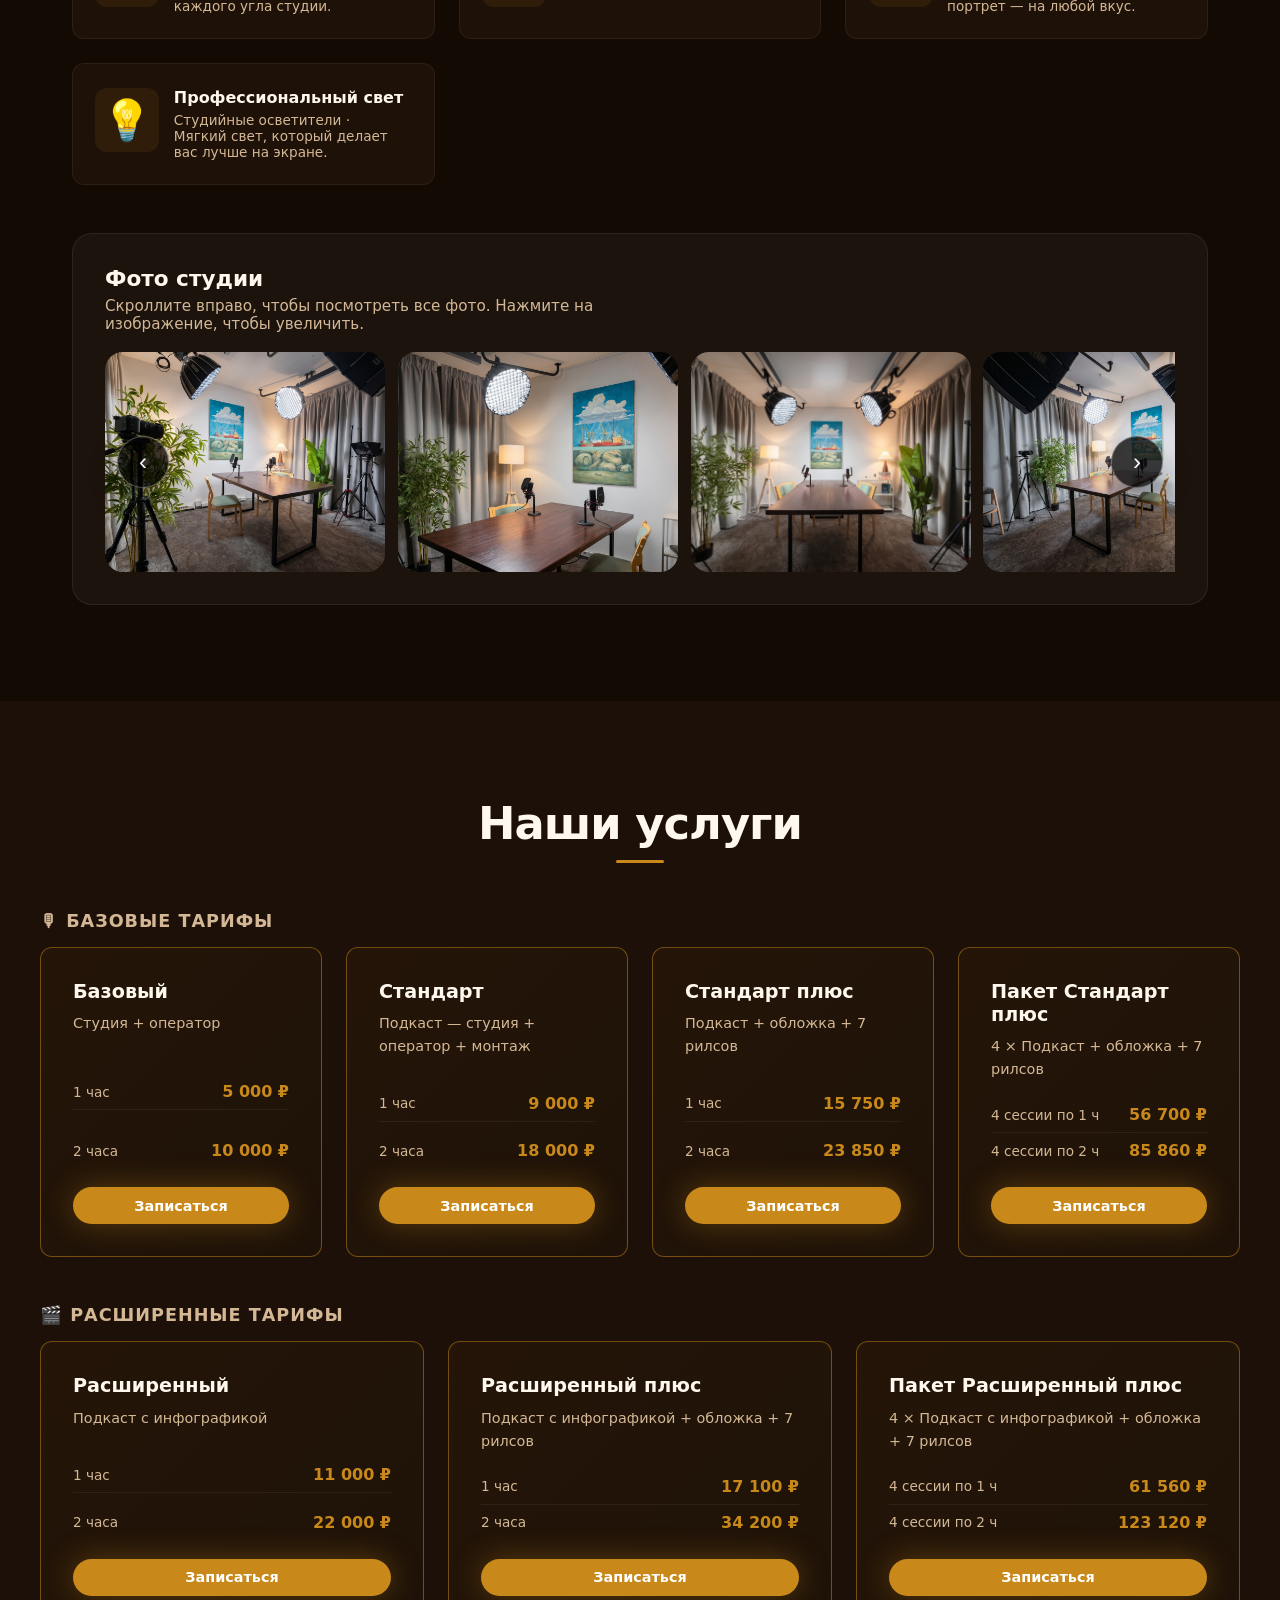
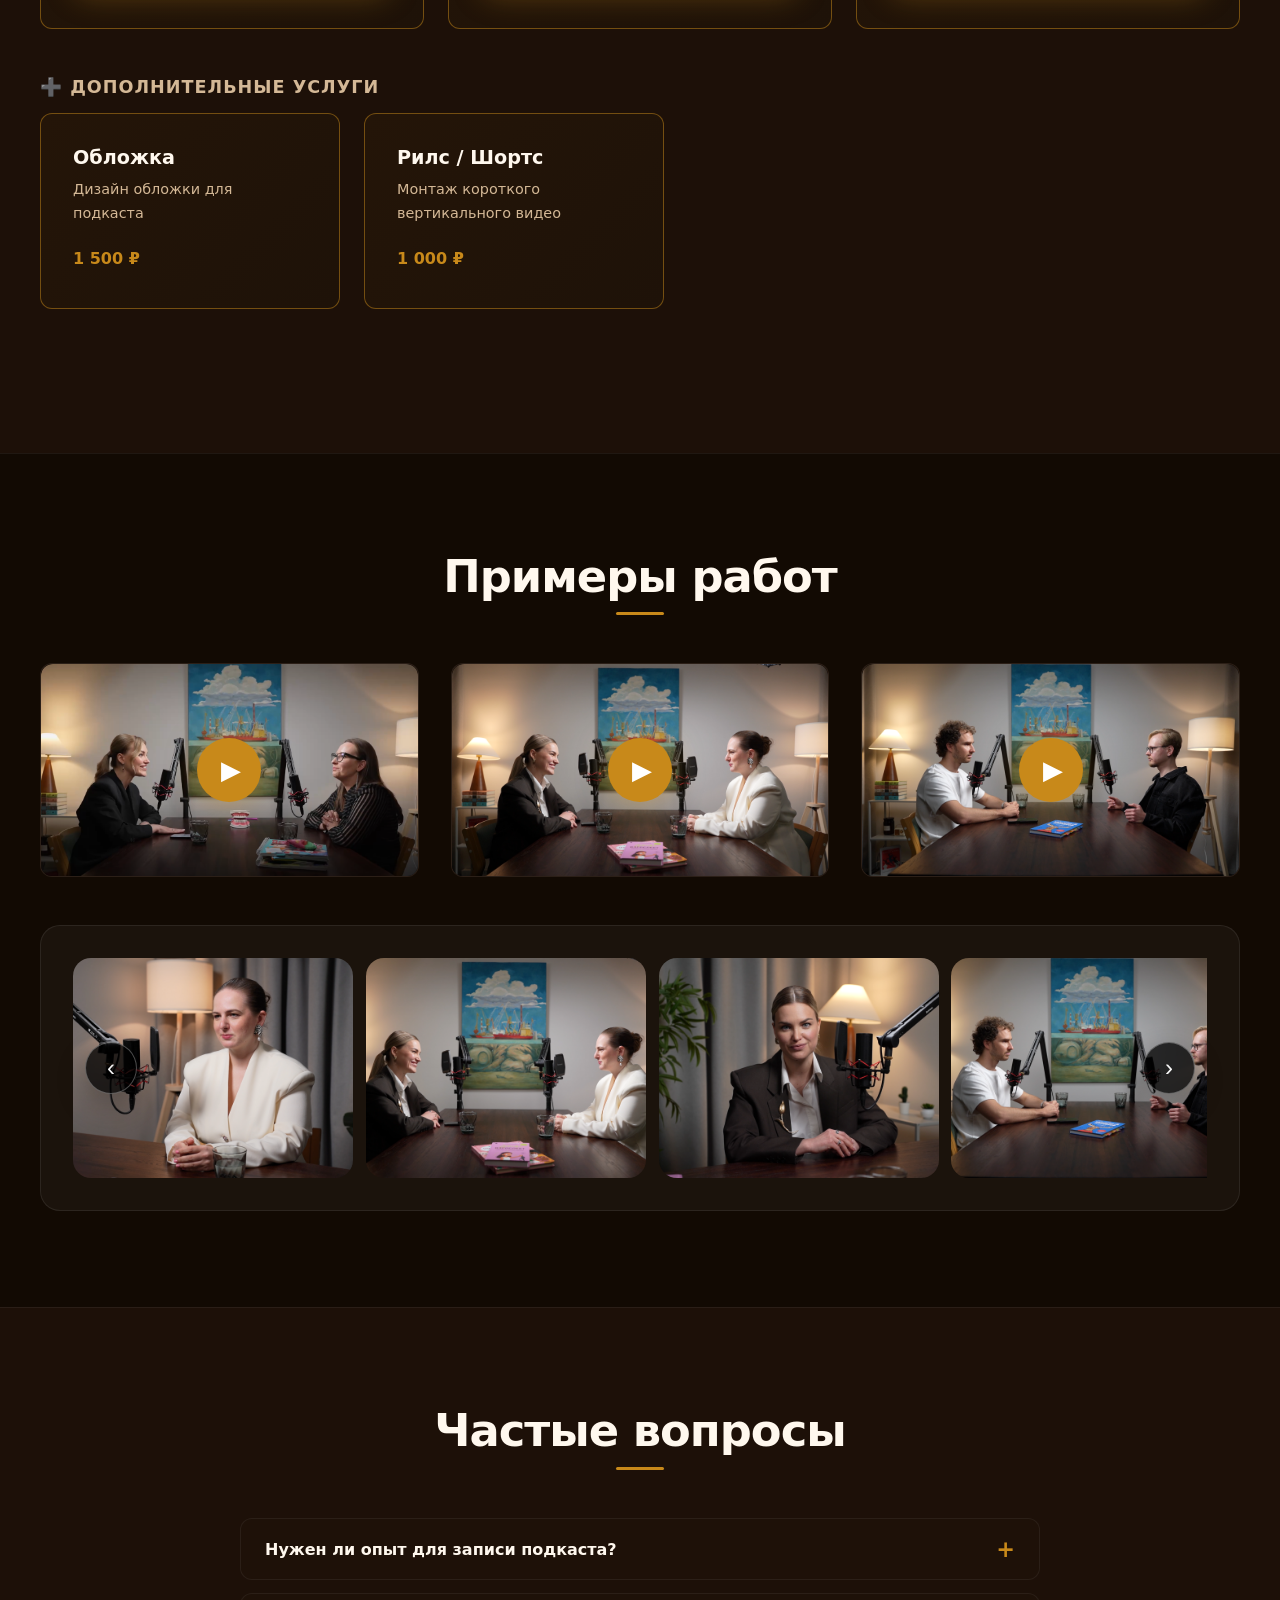
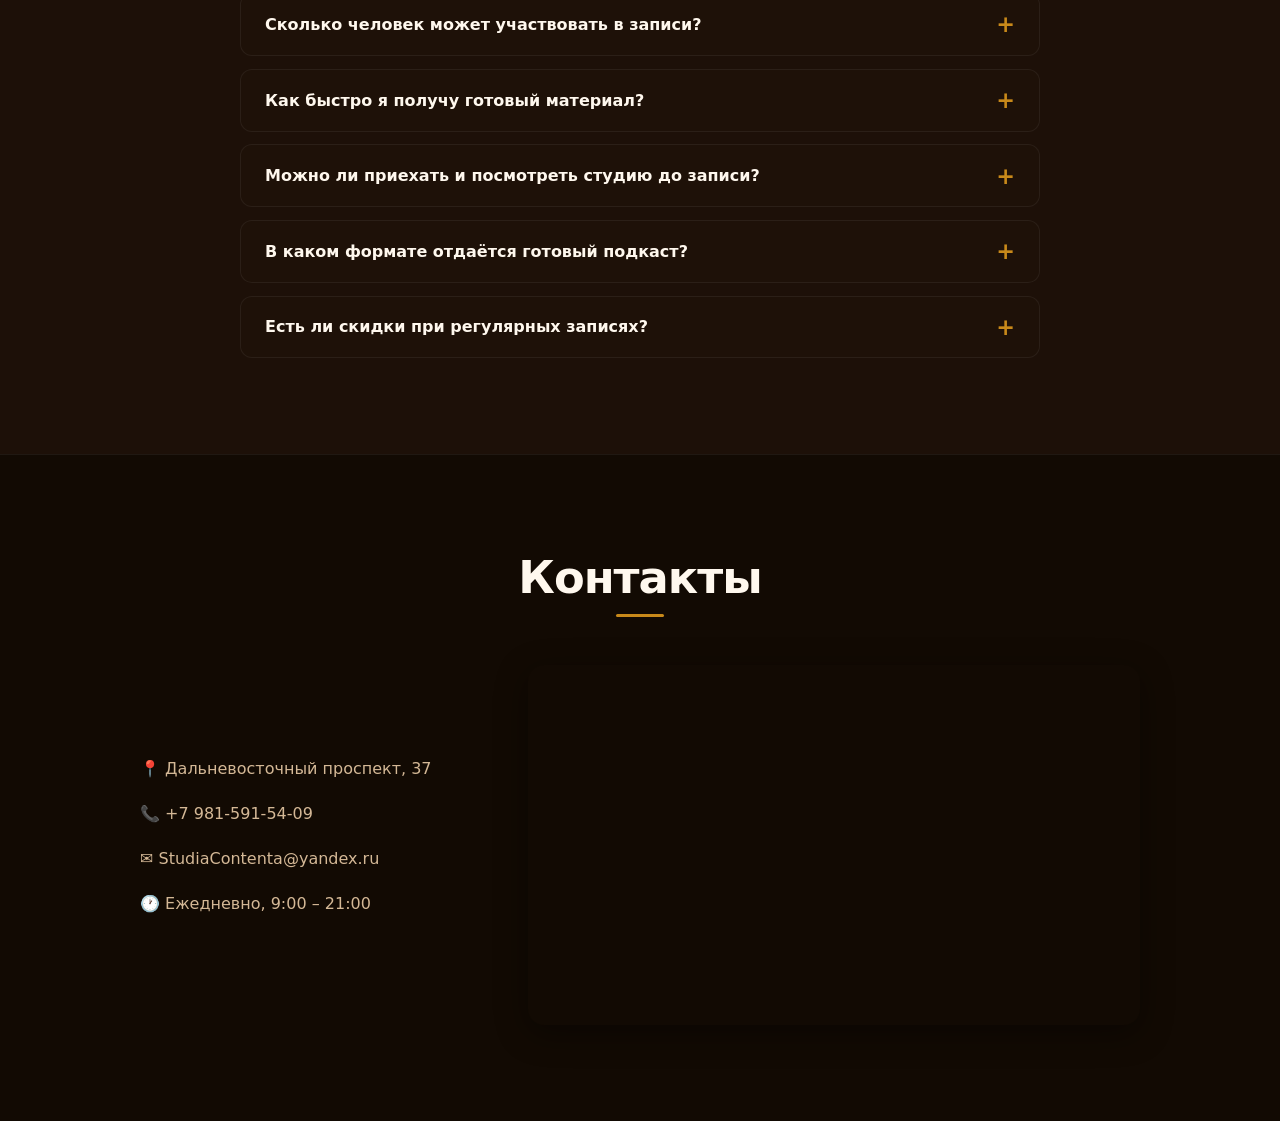
==== commit 3b20df8e: "Add pixel art microphone as navbar logo Co-Authored-By: Claude Sonnet 4.6 <noreply@anthropic.com>" ====
--- a/index.html
+++ b/index.html
@@ -24,7 +24,7 @@
   <!-- NAV -->
   <header>
     <nav class="navbar">
-      <a href="#home" class="logo">🎙 Студия контента</a>
+      <a href="#home" class="logo"><img src="logo.jpg" alt="Студия контента" class="logo-img">Студия контента</a>
       <ul class="nav-links">
         <li><a href="#projects">Наша студия</a></li>
         <li><a href="#services">Услуги</a></li>
--- a/style.css
+++ b/style.css
@@ -53,6 +53,17 @@
   color: var(--text);
   letter-spacing: -0.5px;
   text-decoration: none;
+  display: flex;
+  align-items: center;
+  gap: 10px;
+}
+
+.logo-img {
+  height: 44px;
+  width: 44px;
+  object-fit: contain;
+  mix-blend-mode: screen;
+  flex-shrink: 0;
 }
 
 .nav-links {
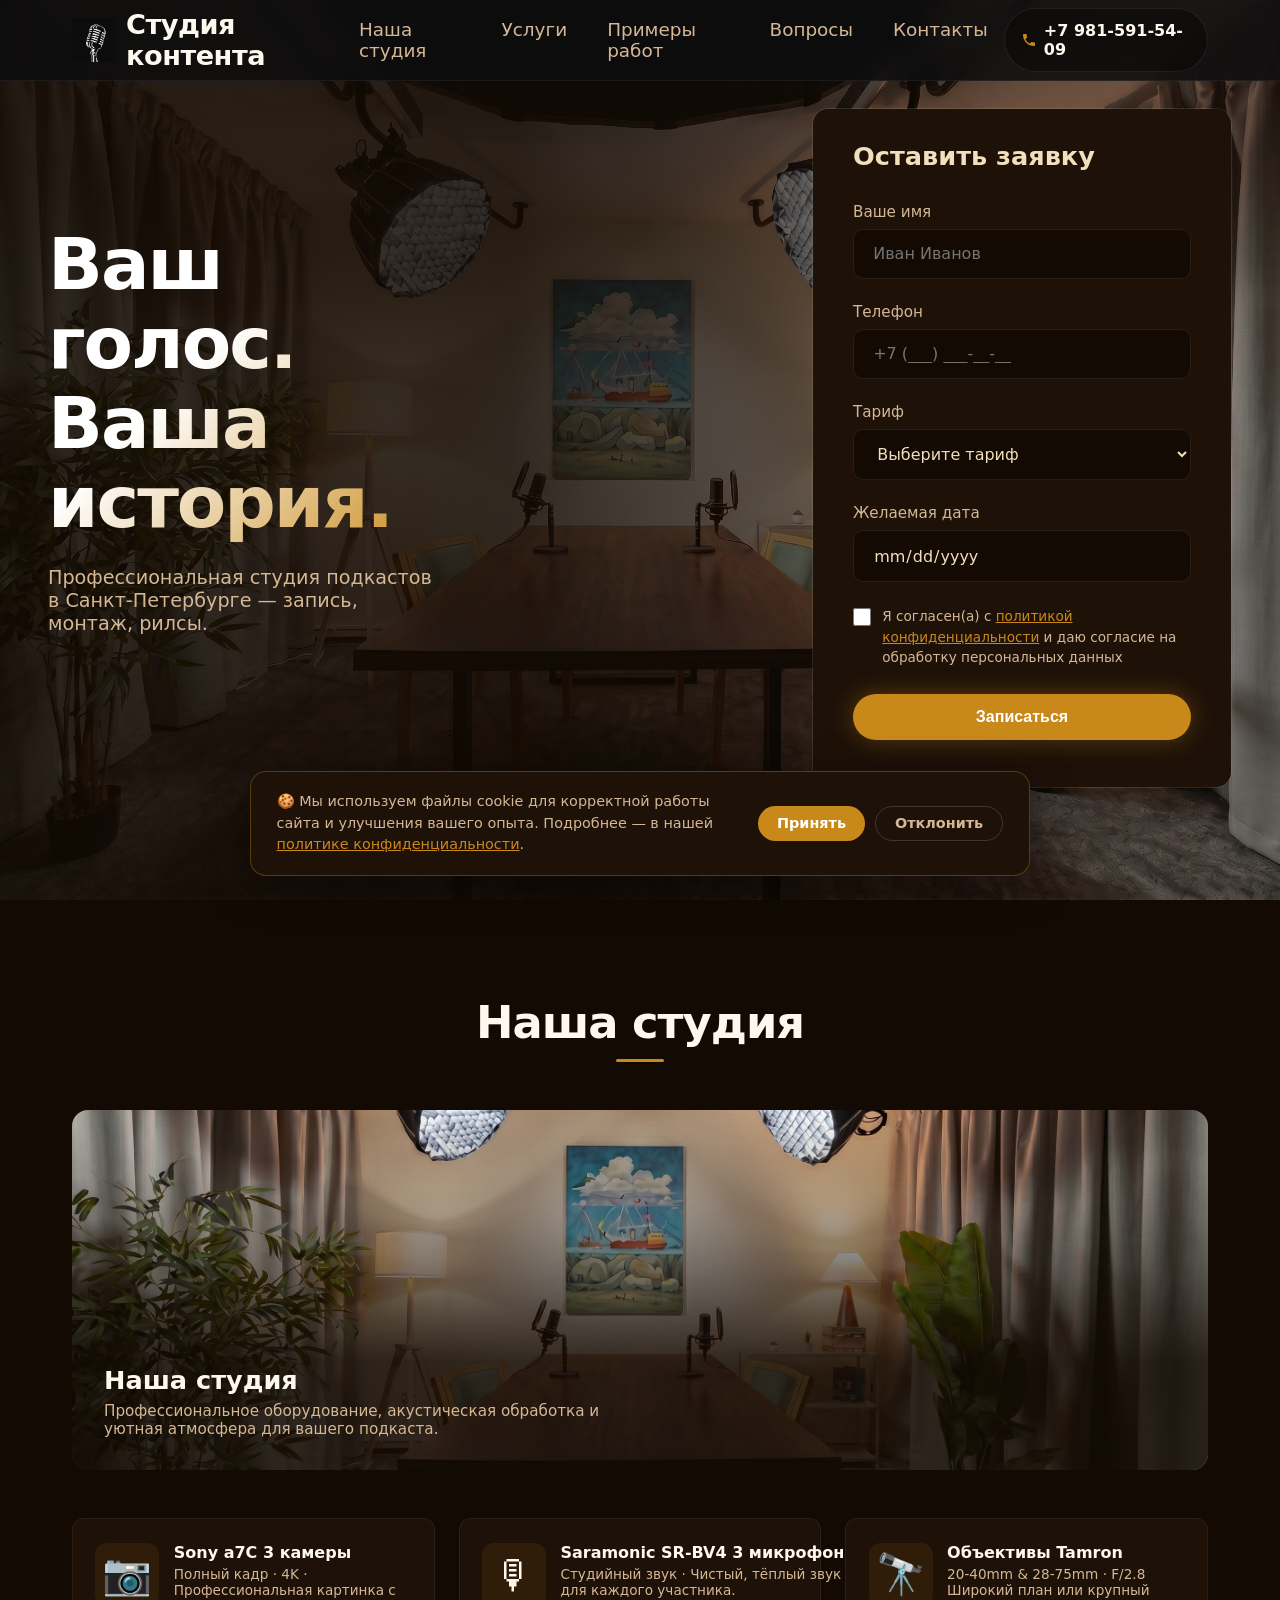
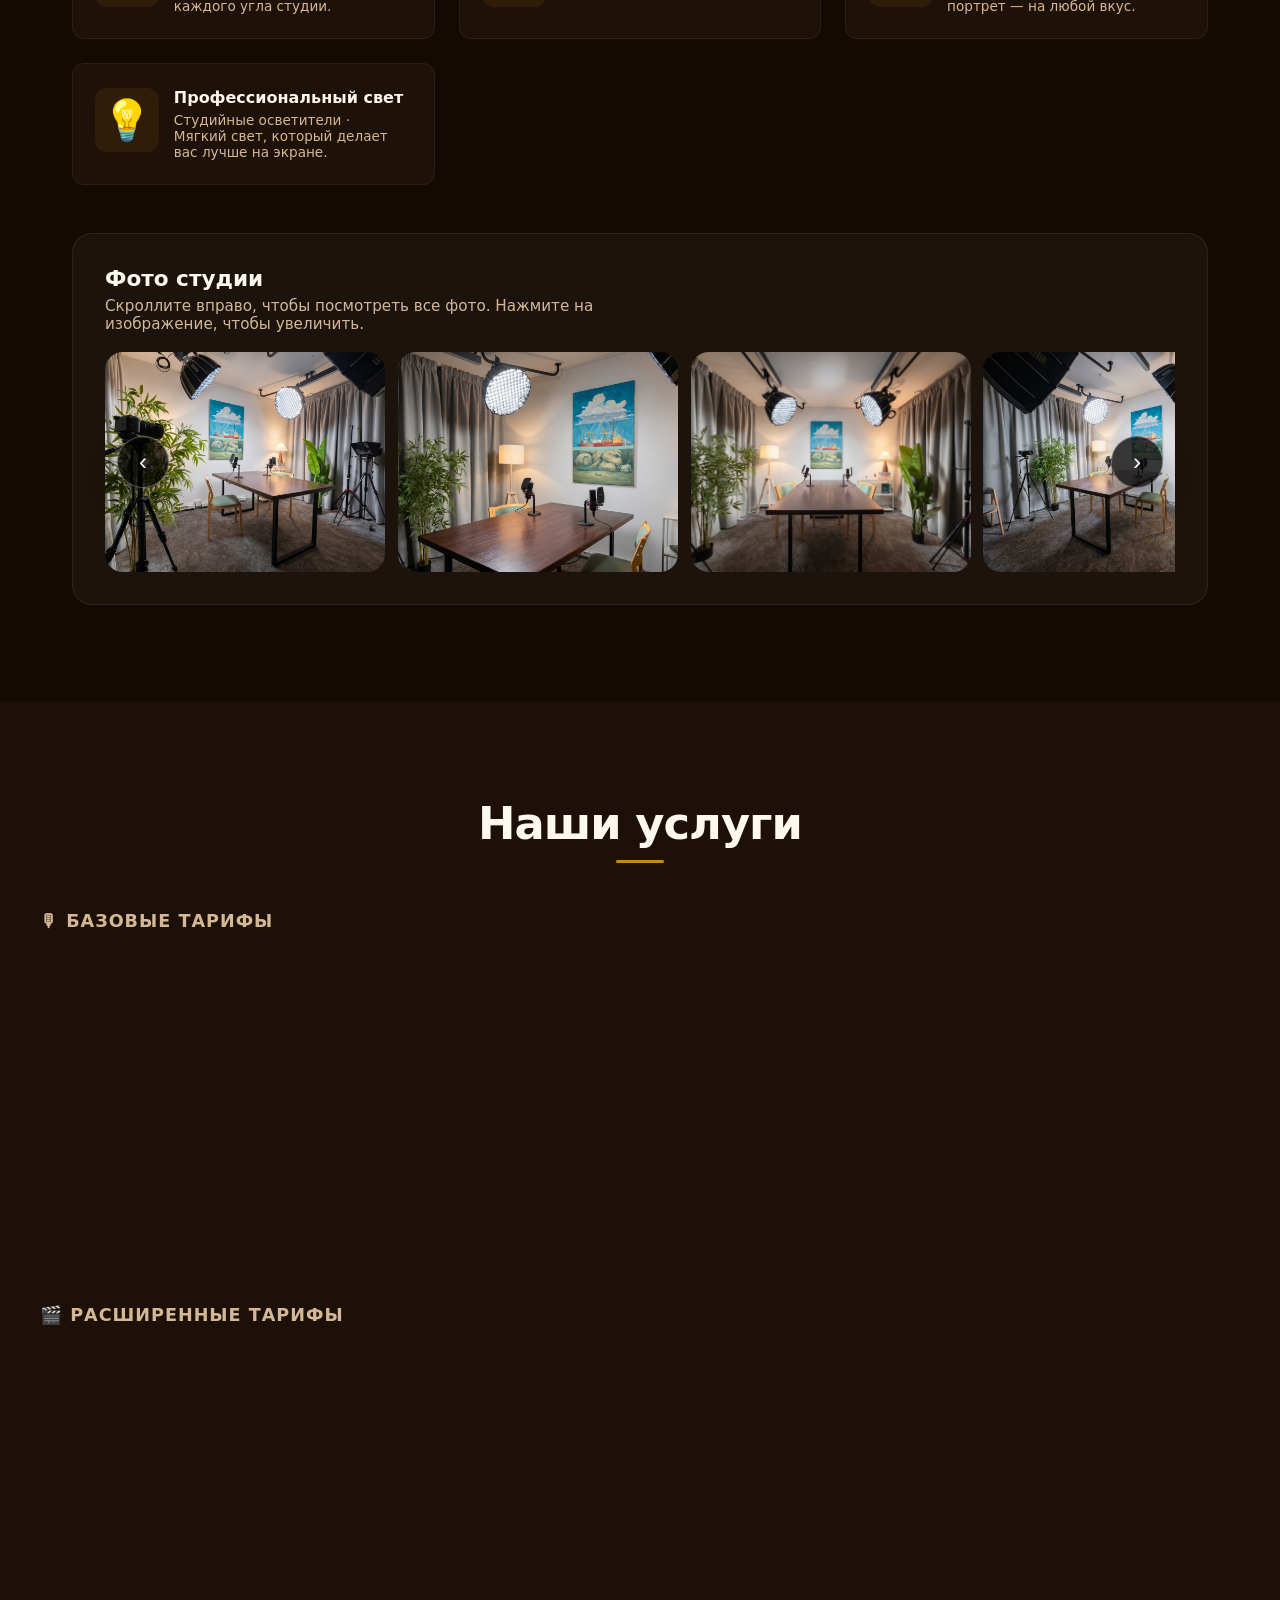
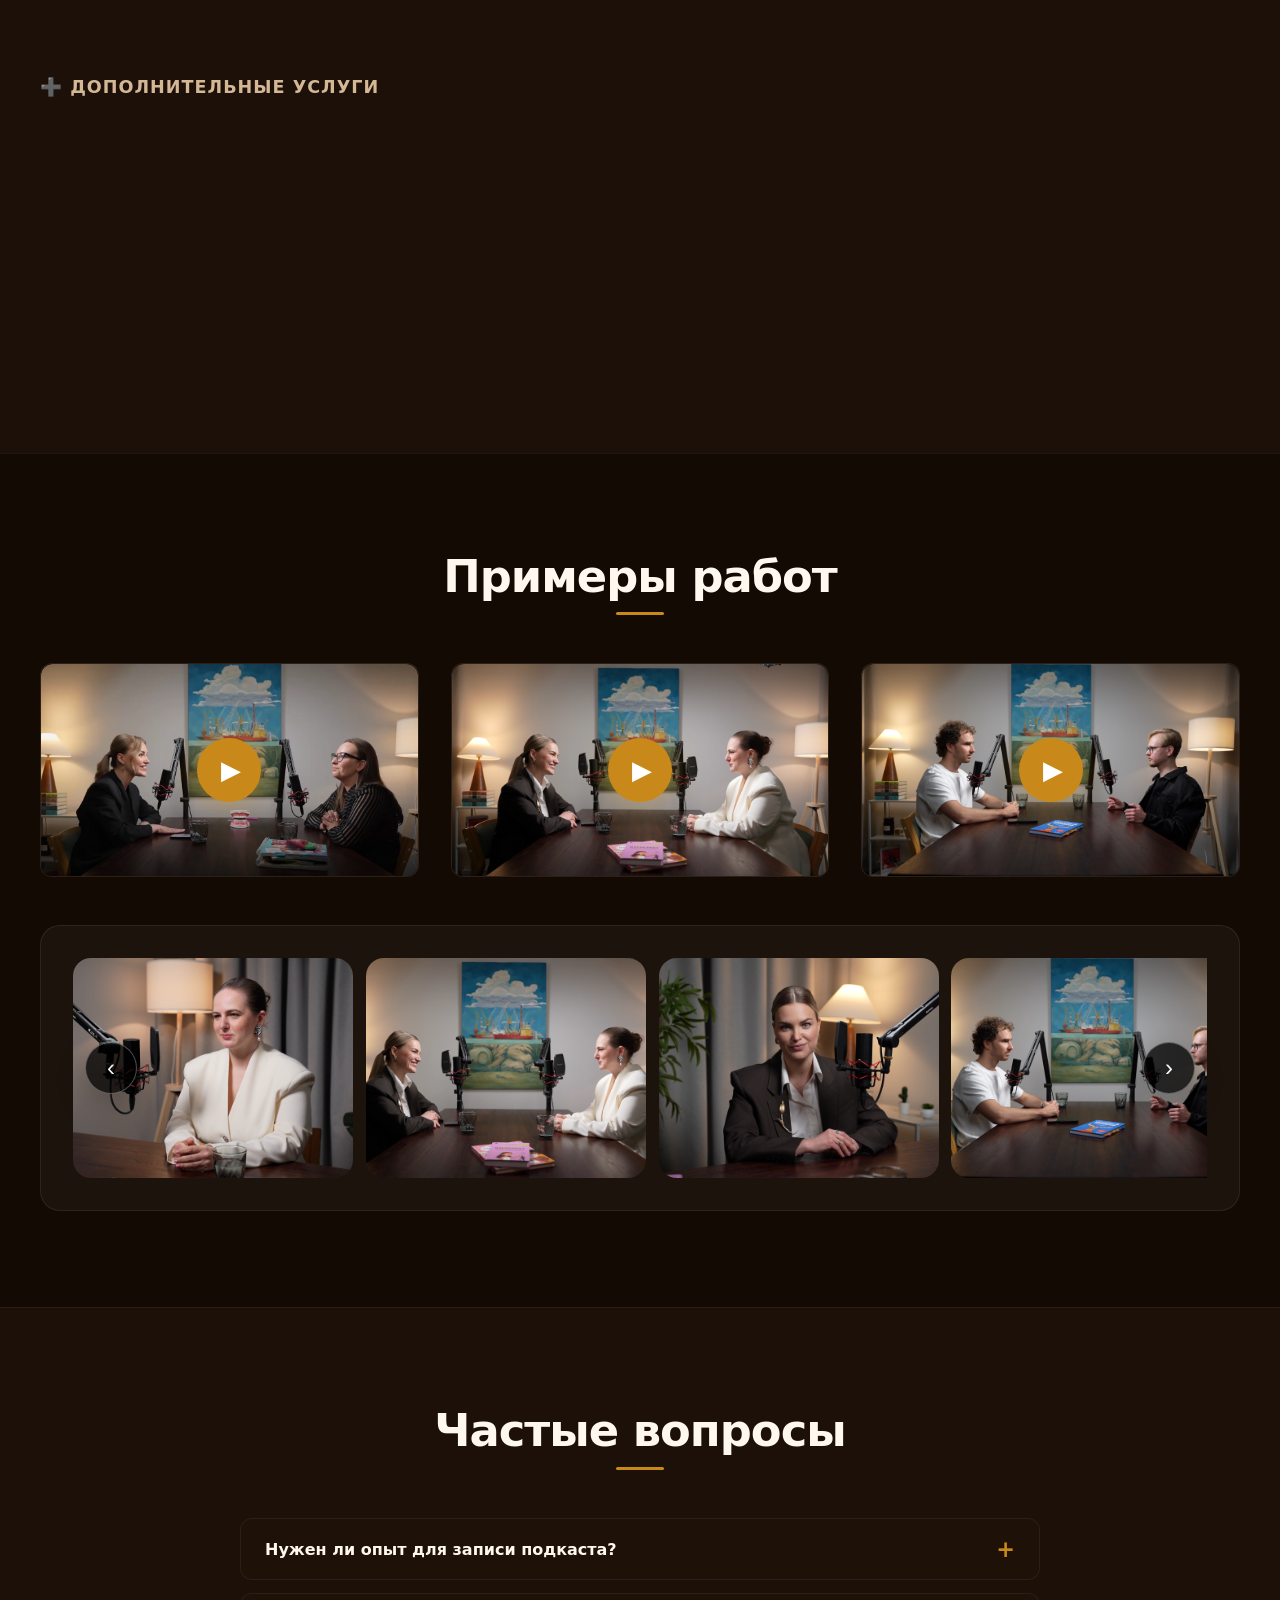
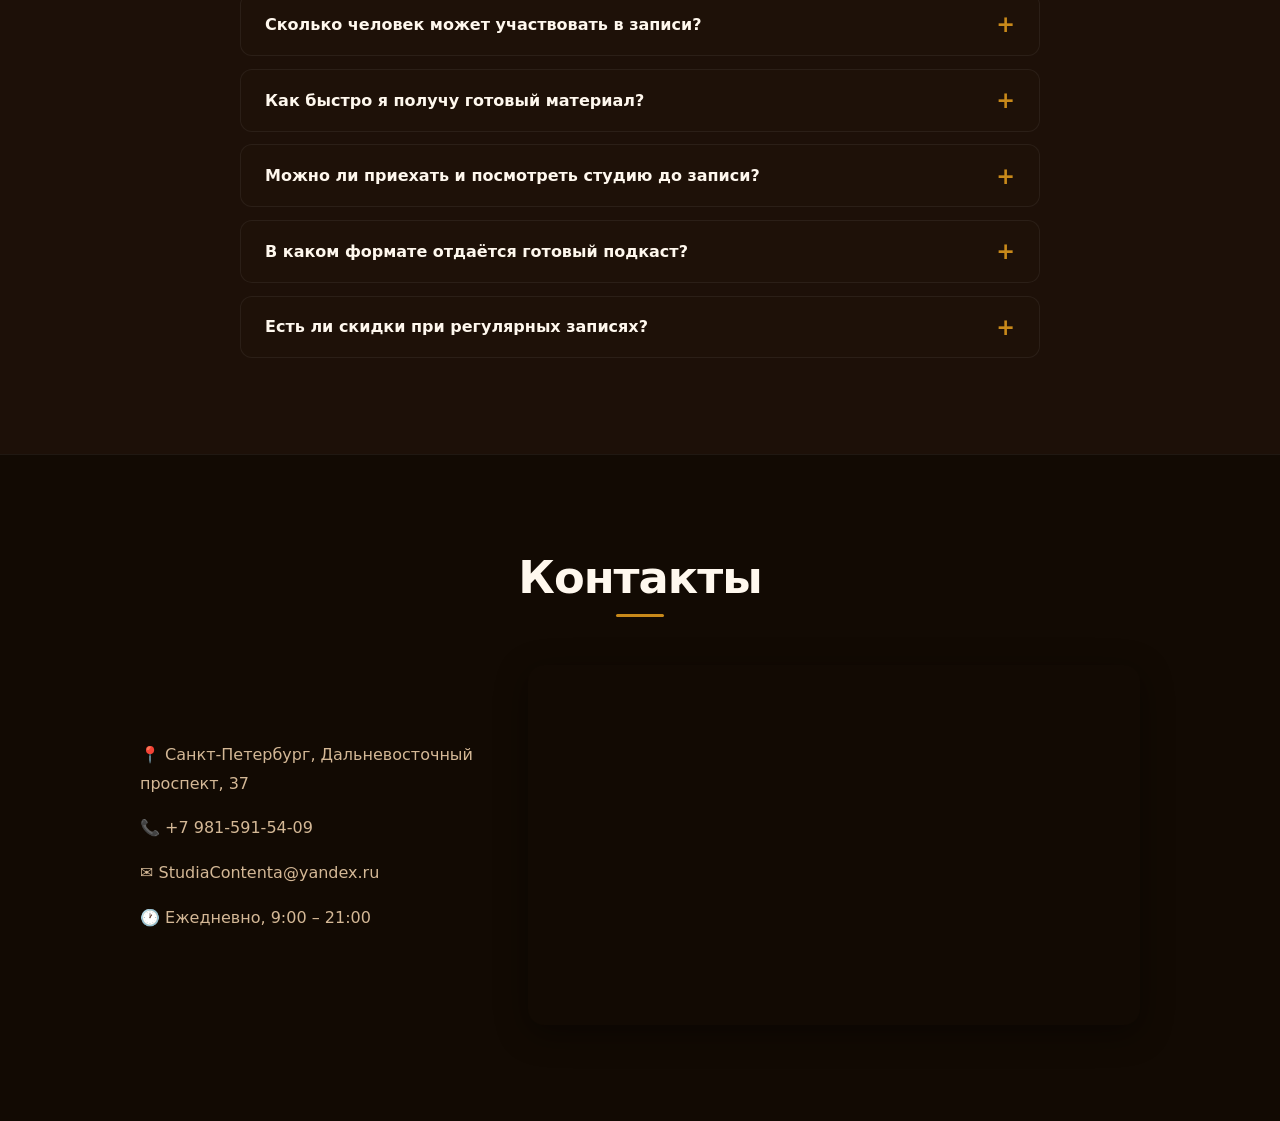
==== commit 563ff63f: "Improve SEO: meta tags, JSON-LD schema, sitemap, robots.txt - Add keyword-rich title with city - Add" ====
--- a/index.html
+++ b/index.html
@@ -16,7 +16,38 @@
   </script>
   <noscript><div><img src="https://mc.yandex.ru/watch/109757490" style="position:absolute; left:-9999px;" alt="" /></div></noscript>
   <!-- /Yandex.Metrika counter -->
-  <title>Студия контента</title>
+  <title>Студия контента — Запись подкастов в Санкт-Петербурге</title>
+  <meta name="description" content="Профессиональная студия подкастов в Санкт-Петербурге. Запись, монтаж, рилсы и обложки. 3 камеры Sony 4K, студийный звук. Дальневосточный пр., 37. От 5 000 ₽/час." />
+  <link rel="canonical" href="https://studiacontenta.ru/" />
+  <meta property="og:type" content="website" />
+  <meta property="og:url" content="https://studiacontenta.ru/" />
+  <meta property="og:title" content="Студия контента — Запись подкастов в Санкт-Петербурге" />
+  <meta property="og:description" content="Профессиональная студия подкастов в СПб. Запись, монтаж, рилсы. 3 камеры Sony 4K, студийный звук. От 5 000 ₽/час." />
+  <meta property="og:image" content="https://studiacontenta.ru/Studio.jpg" />
+  <meta property="og:locale" content="ru_RU" />
+  <meta property="og:site_name" content="Студия контента" />
+  <meta name="geo.region" content="RU-SPE" />
+  <meta name="geo.placename" content="Санкт-Петербург" />
+  <script type="application/ld+json">
+  {
+    "@context": "https://schema.org",
+    "@type": "LocalBusiness",
+    "name": "Студия контента",
+    "description": "Профессиональная студия подкастов в Санкт-Петербурге — запись, монтаж, рилсы",
+    "url": "https://studiacontenta.ru/",
+    "telephone": "+79815915409",
+    "email": "StudiaContenta@yandex.ru",
+    "address": {
+      "@type": "PostalAddress",
+      "streetAddress": "Дальневосточный проспект, 37",
+      "addressLocality": "Санкт-Петербург",
+      "addressCountry": "RU"
+    },
+    "openingHours": "Mo-Su 09:00-21:00",
+    "priceRange": "₽₽",
+    "image": "https://studiacontenta.ru/Studio.jpg"
+  }
+  </script>
   <link rel="stylesheet" href="style.css" />
 </head>
 <body>
@@ -42,7 +73,7 @@
     <div class="hero-bg"></div>
     <div class="hero-content">
       <h1>Ваш голос.<br />Ваша история.</h1>
-      <p>Профессиональная студия подкастов — запись, редактирование, продакшн.</p>
+      <p>Профессиональная студия подкастов в Санкт-Петербурге — запись, монтаж, рилсы.</p>
     </div>
     <div class="hero-form">
       <iframe
@@ -426,7 +457,7 @@
     <h2 class="section-title">Контакты</h2>
     <div class="contact-wrapper">
       <div class="contact-info">
-        <p>📍 Дальневосточный проспект, 37</p>
+        <p>📍 Санкт-Петербург, Дальневосточный проспект, 37</p>
         <p>📞 +7 981-591-54-09</p>
         <p>✉️ StudiaContenta@yandex.ru</p>
         <p>🕐 Ежедневно, 9:00 – 21:00</p>
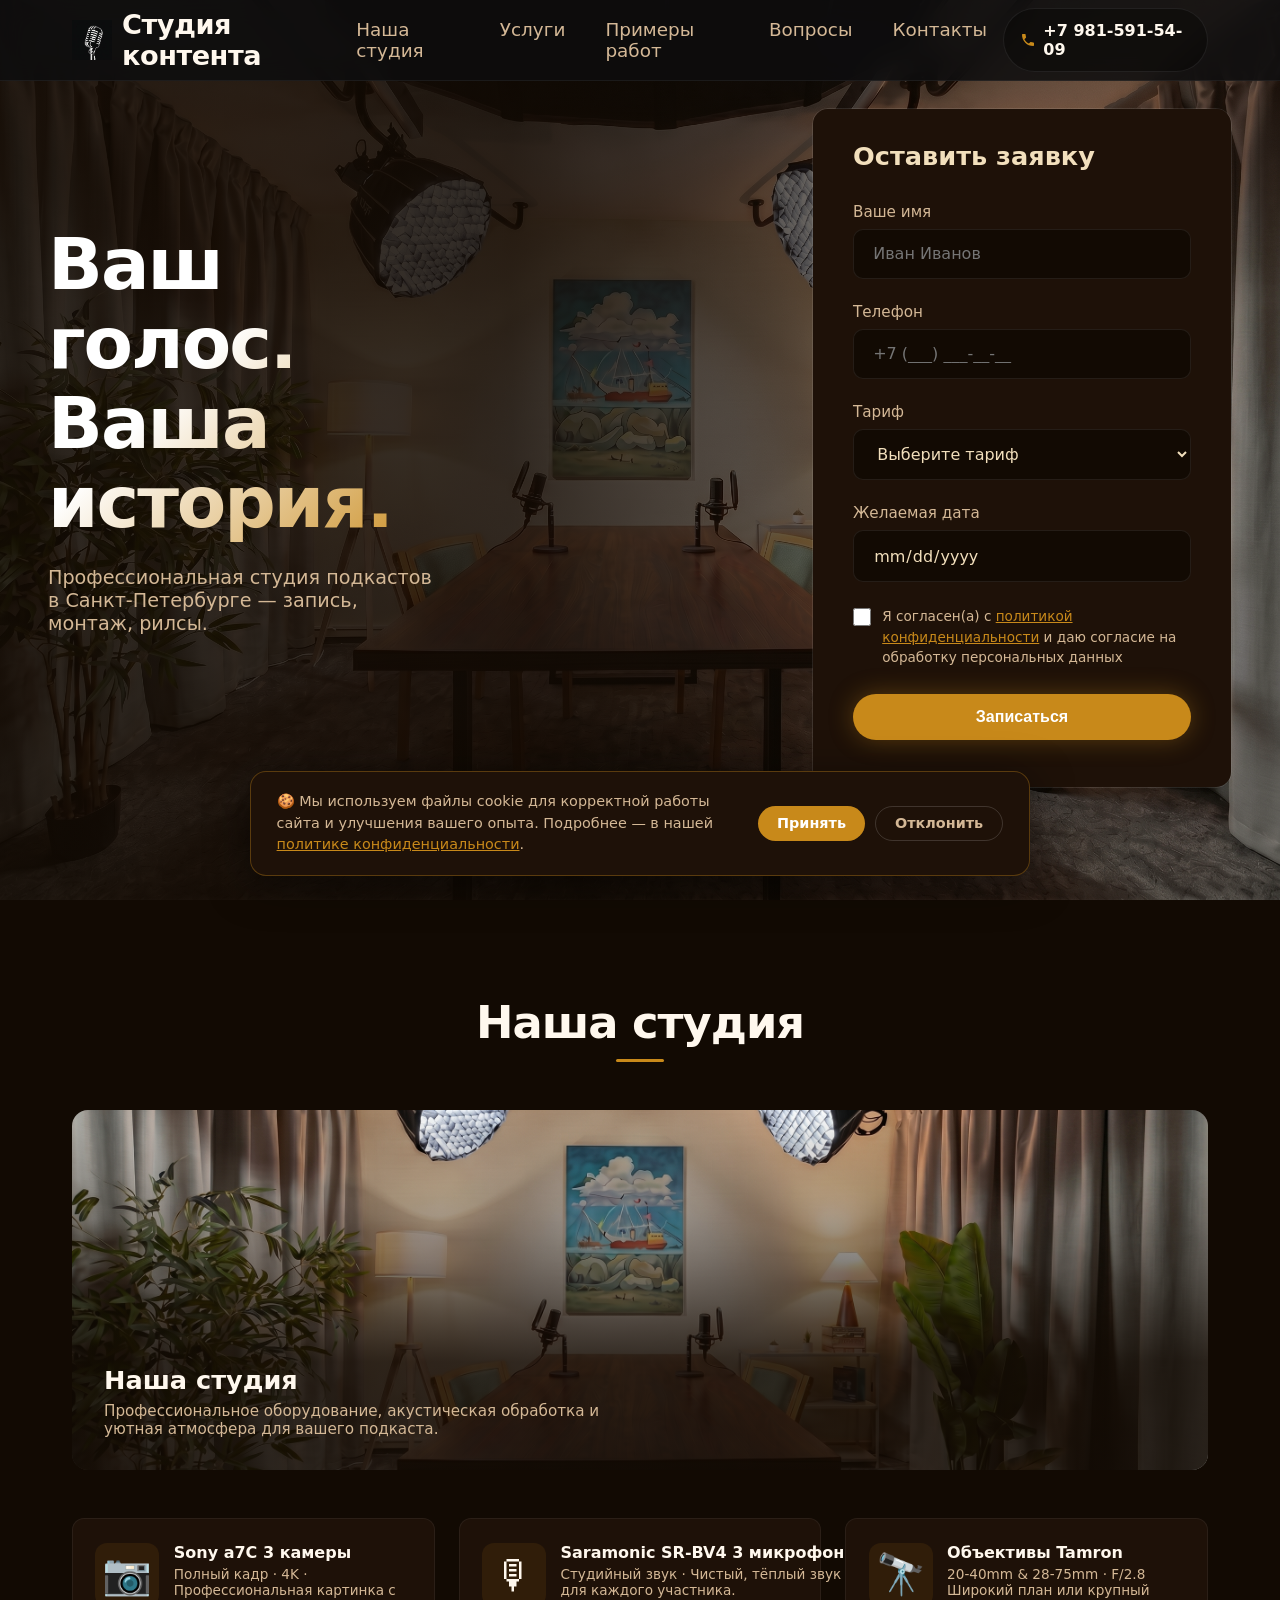
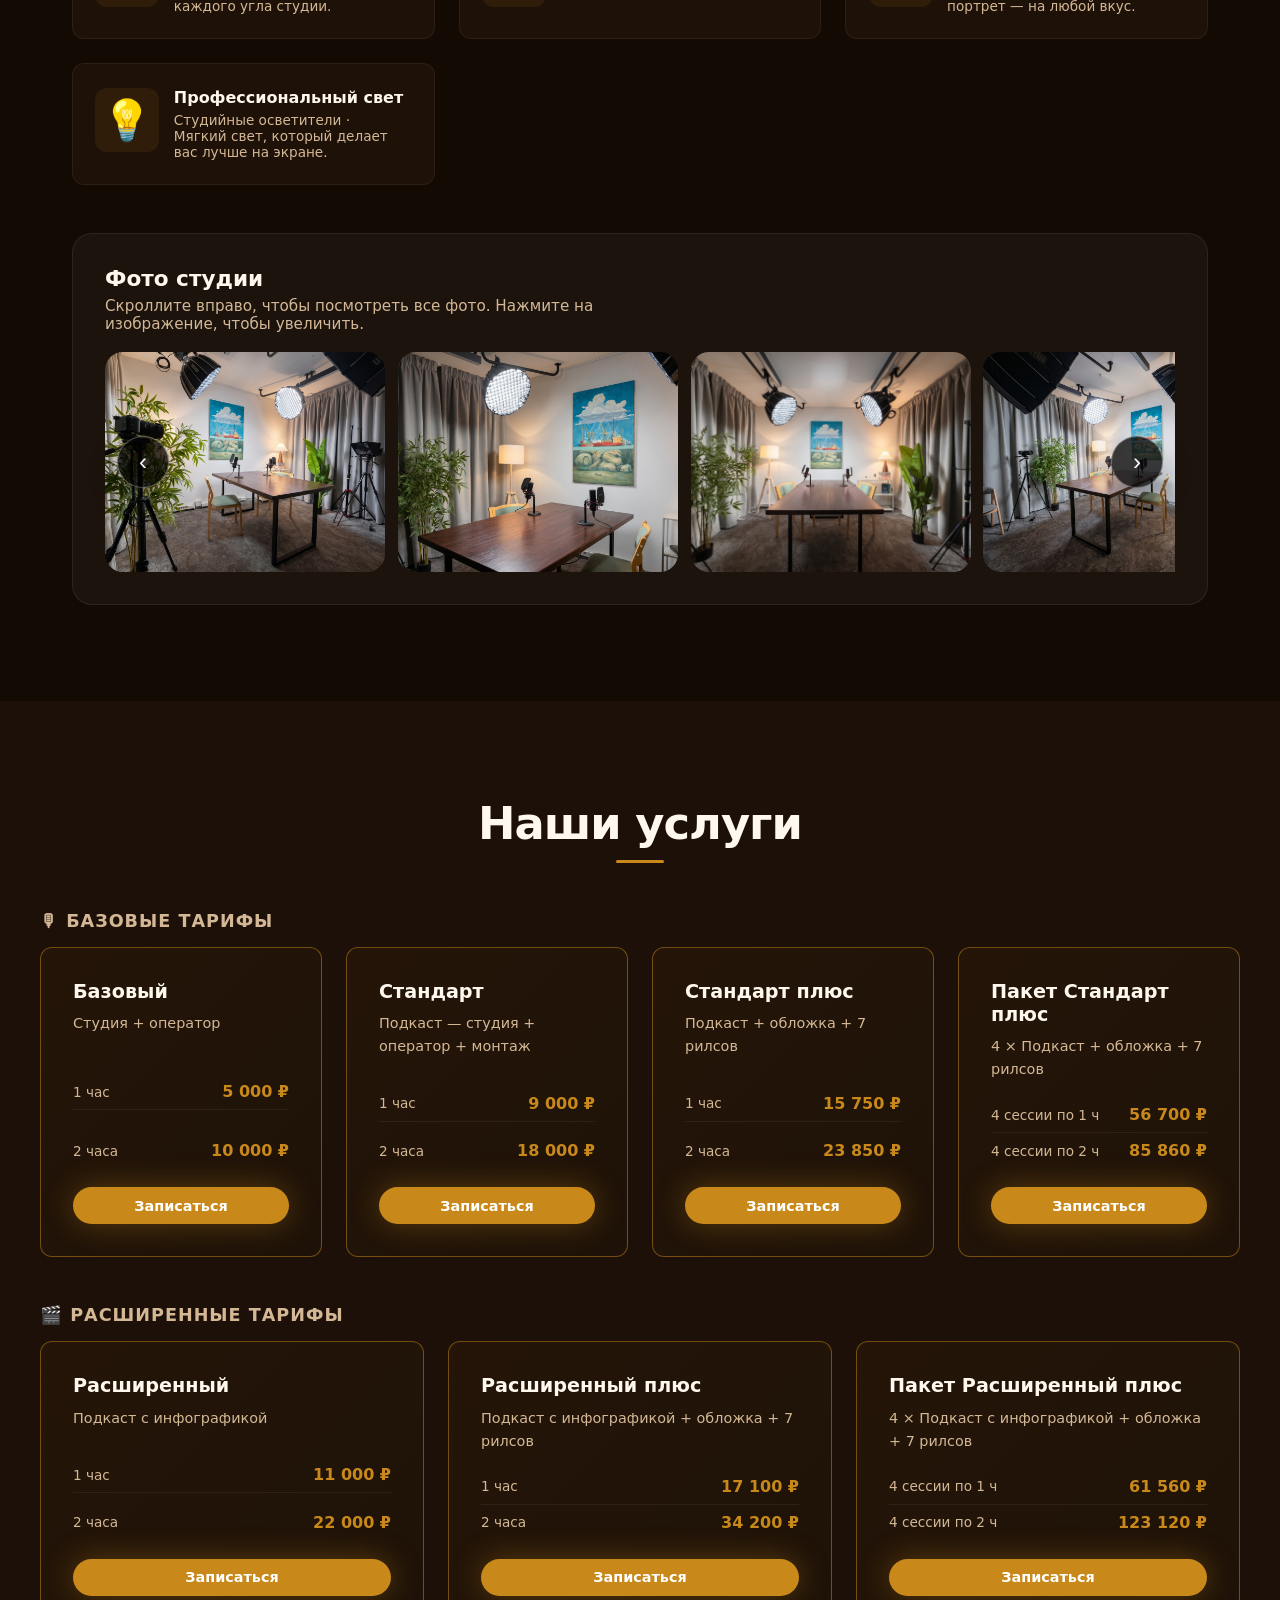
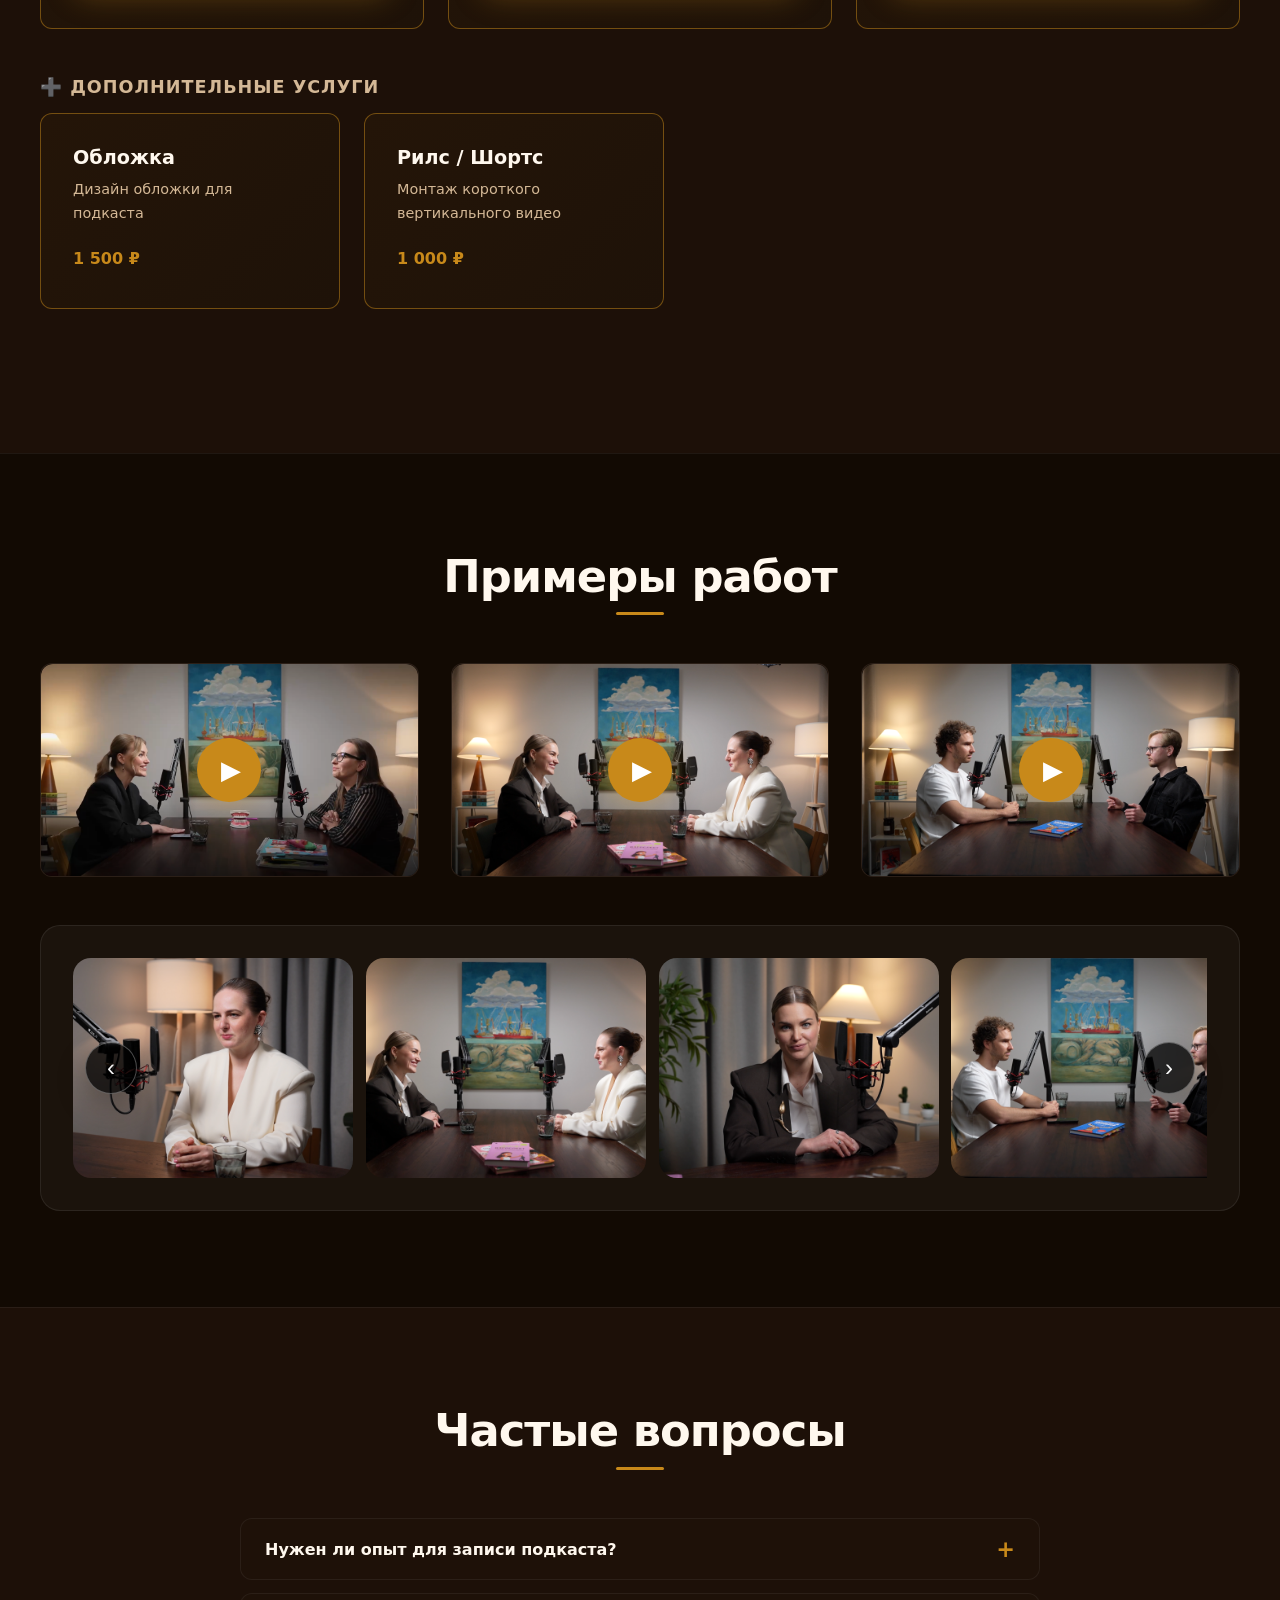
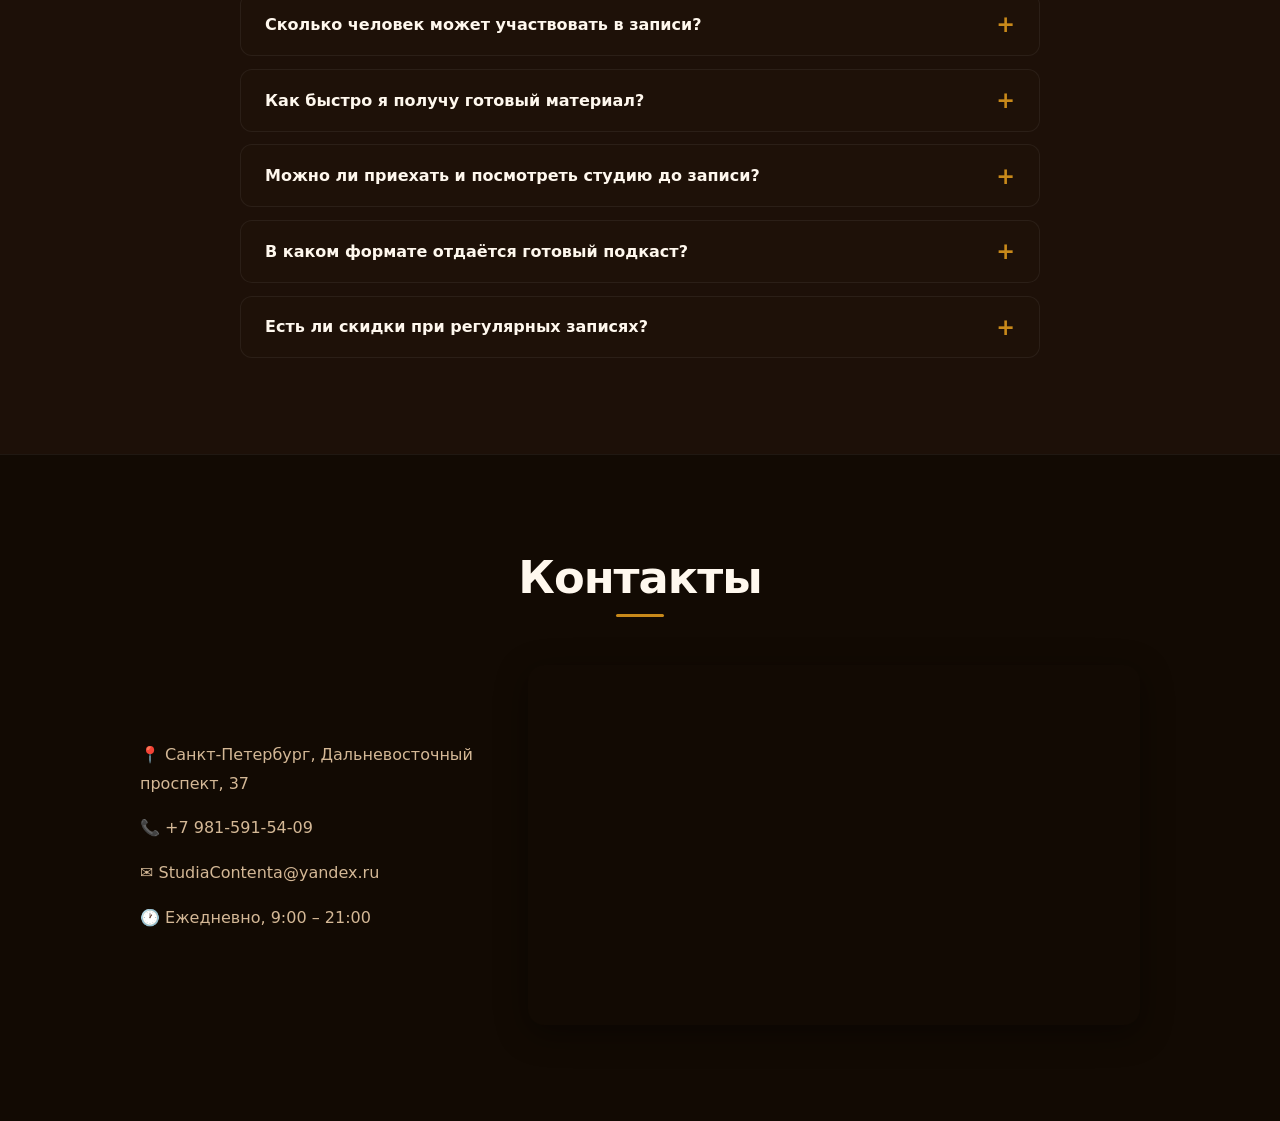
==== commit 7be0f03a: "Fix logo size: constrain to 40x40px Co-Authored-By: Claude Sonnet 4.6 <noreply@anthropic.com>" ====
--- a/index.html
+++ b/index.html
@@ -55,7 +55,7 @@
   <!-- NAV -->
   <header>
     <nav class="navbar">
-      <a href="#home" class="logo"><img src="logo.jpg" alt="Студия контента" class="logo-img">Студия контента</a>
+      <a href="#home" class="logo"><img src="logo.jpg" alt="Студия контента" class="logo-img" width="40" height="40">Студия контента</a>
       <ul class="nav-links">
         <li><a href="#projects">Наша студия</a></li>
         <li><a href="#services">Услуги</a></li>
--- a/style.css
+++ b/style.css
@@ -59,11 +59,14 @@
 }
 
 .logo-img {
-  height: 44px;
-  width: 44px;
+  height: 40px !important;
+  width: 40px !important;
+  max-height: 40px;
+  max-width: 40px;
   object-fit: contain;
   mix-blend-mode: screen;
   flex-shrink: 0;
+  display: block;
 }
 
 .nav-links {
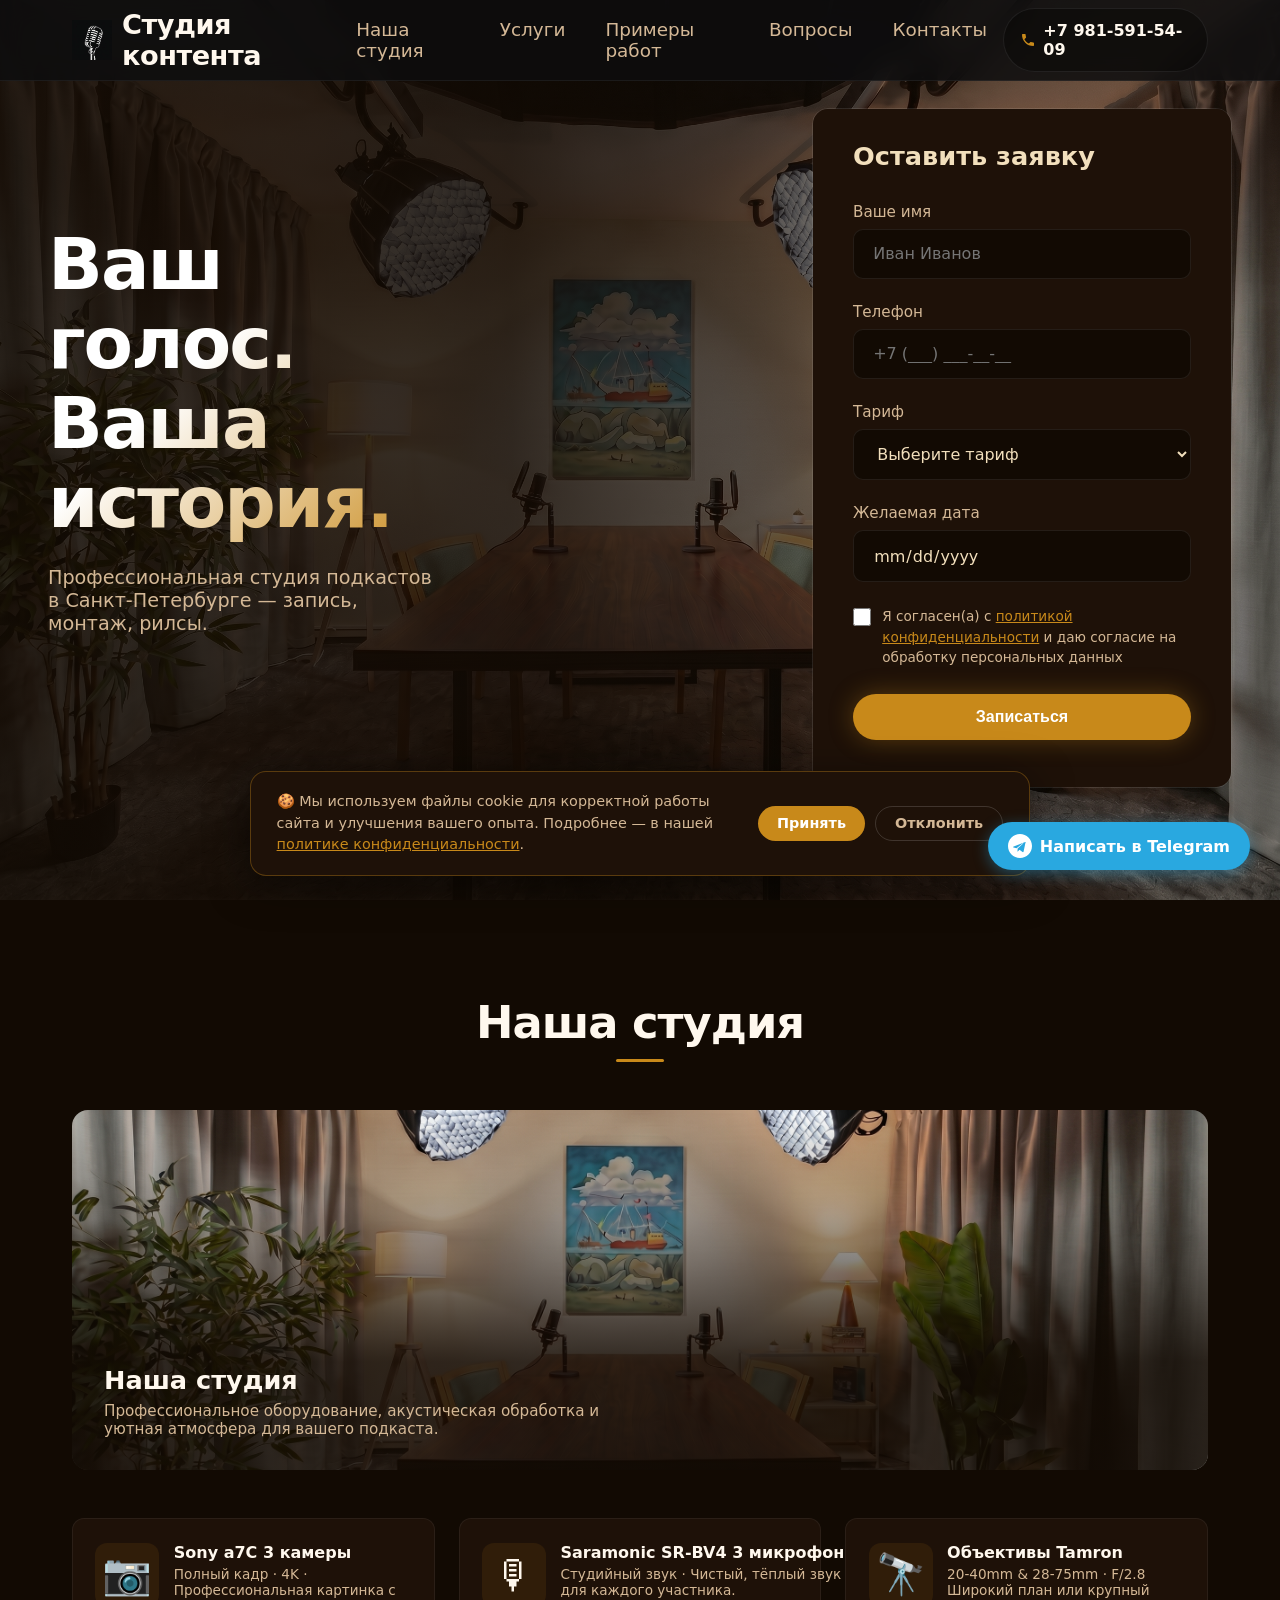
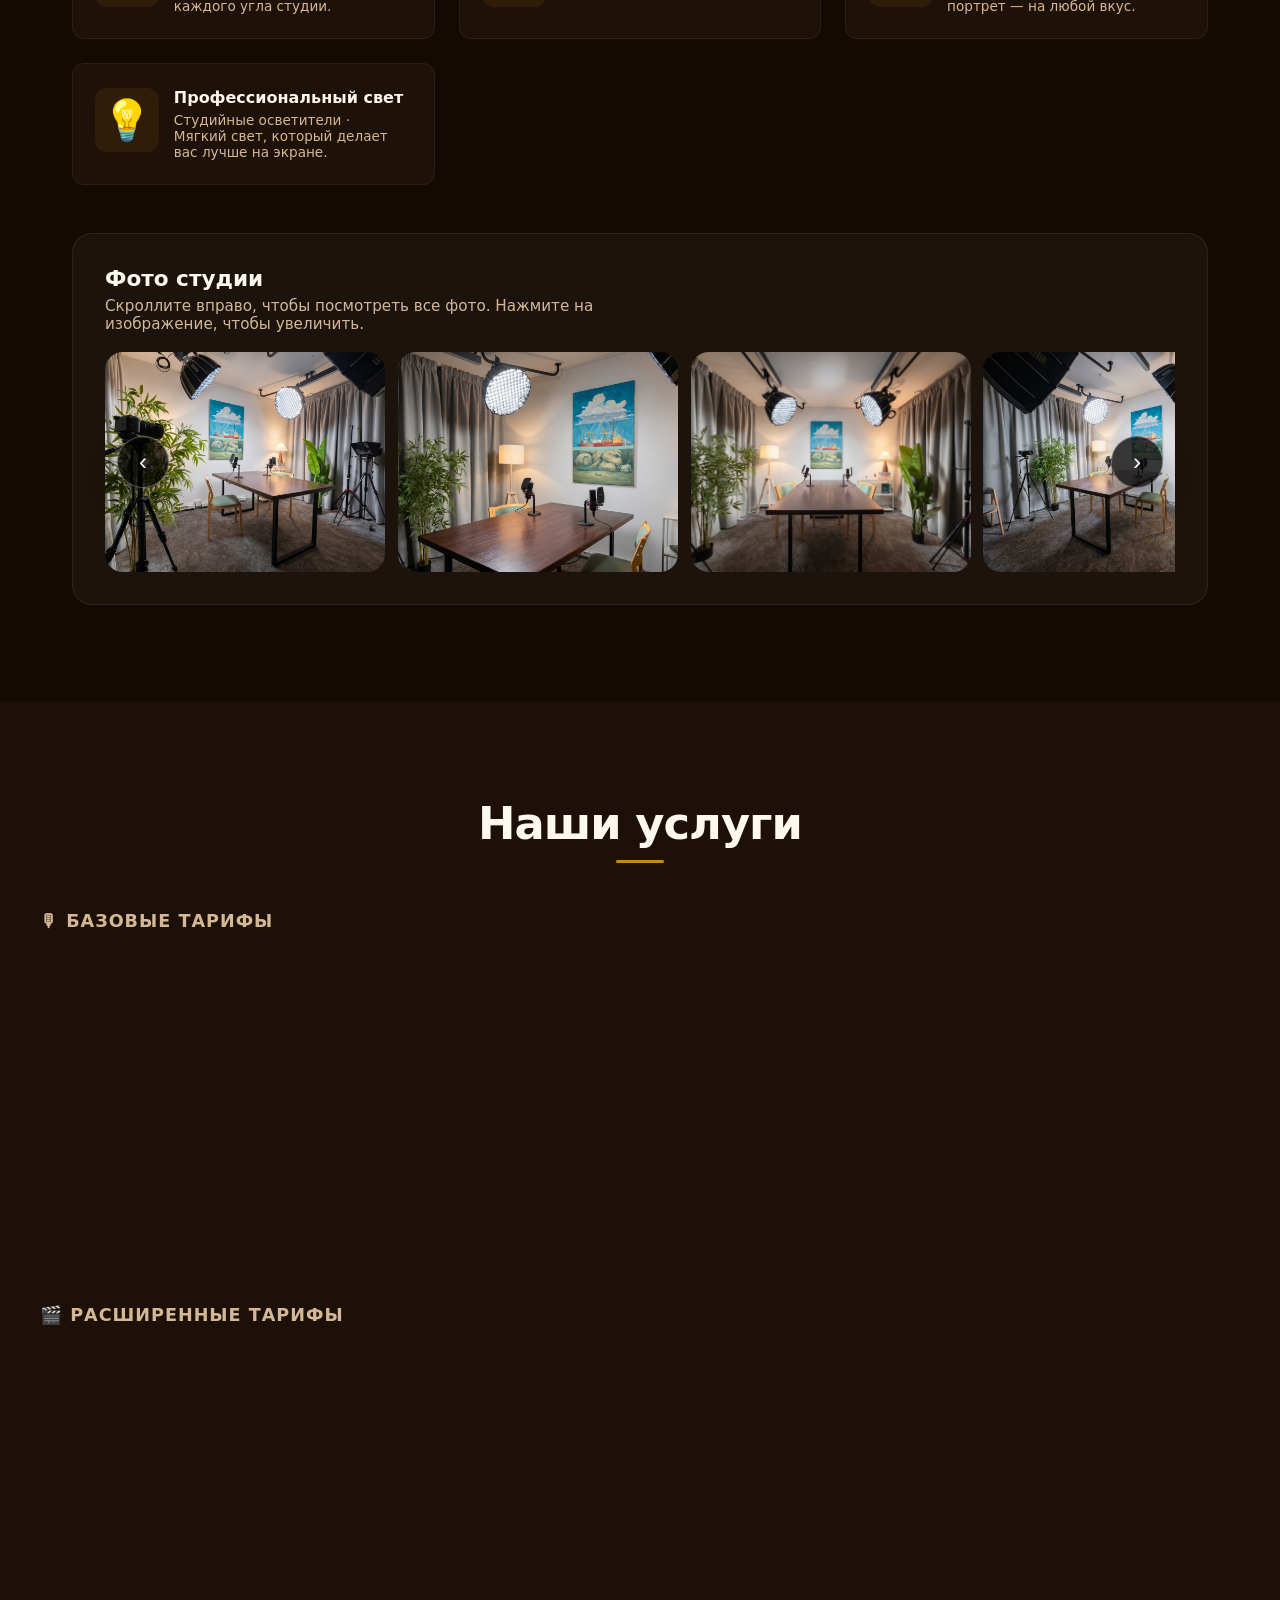
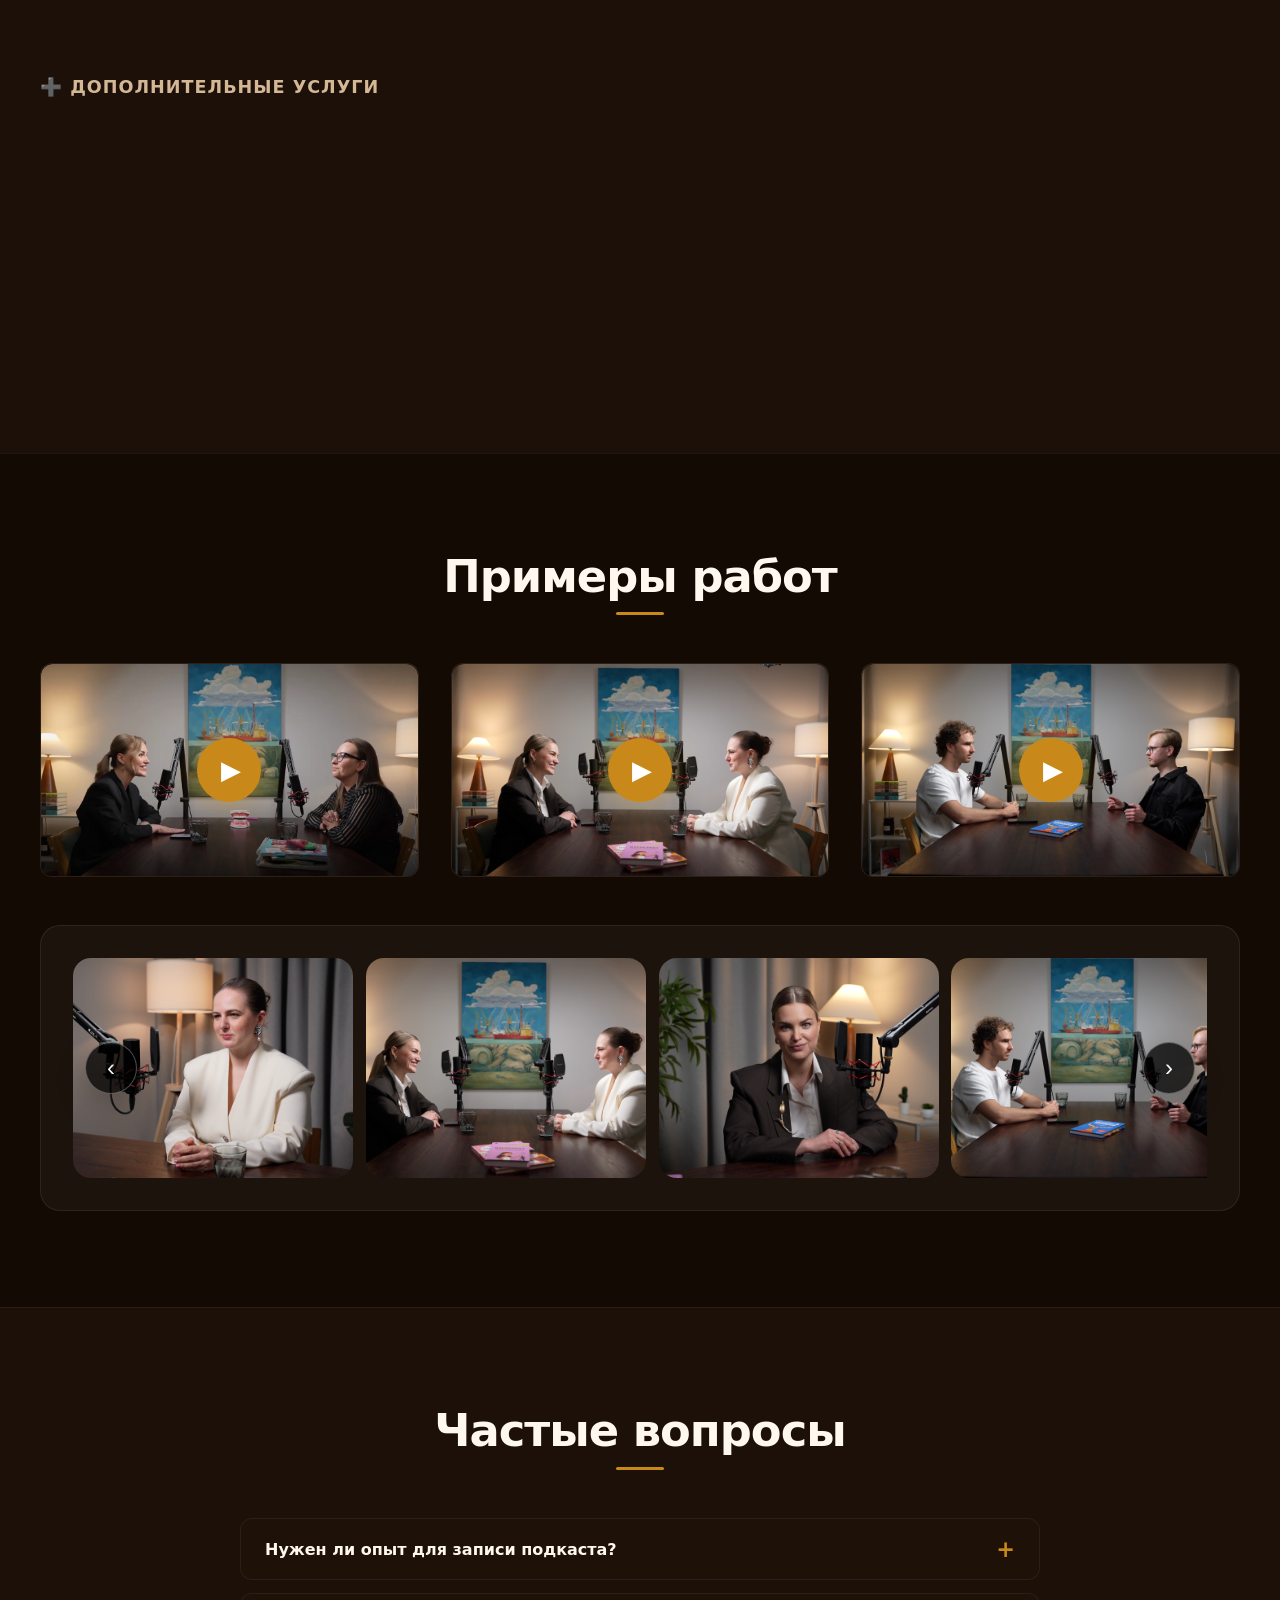
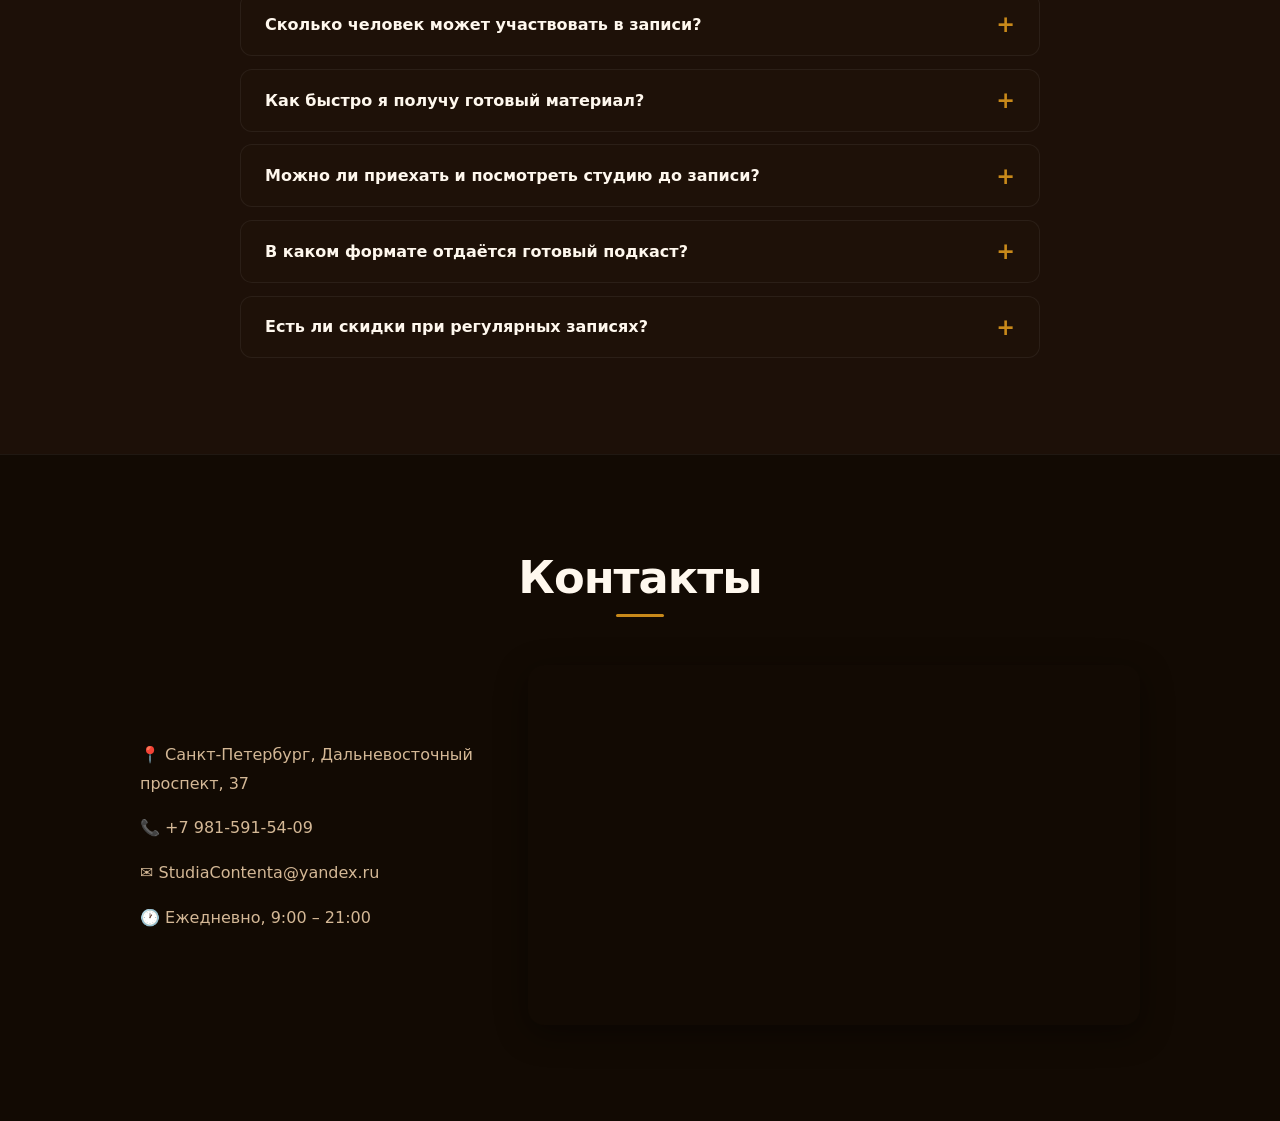
==== commit 542b4dbc: "Restore Telegram floating button Co-Authored-By: Claude Sonnet 4.6 <noreply@anthropic.com>" ====
--- a/index.html
+++ b/index.html
@@ -489,6 +489,11 @@
     </div>
   </div>
 
+  <a href="https://t.me/StudiaContenta" target="_blank" class="tg-btn">
+    <svg xmlns="http://www.w3.org/2000/svg" width="24" height="24" viewBox="0 0 24 24" fill="white"><path d="M12 0C5.373 0 0 5.373 0 12s5.373 12 12 12 12-5.373 12-12S18.627 0 12 0zm5.562 8.248-1.97 9.289c-.145.658-.537.818-1.084.508l-3-2.21-1.447 1.394c-.16.16-.295.295-.605.295l.213-3.053 5.56-5.023c.242-.213-.054-.333-.373-.12L8.51 14.316l-2.96-.924c-.643-.204-.657-.643.136-.953l11.57-4.461c.537-.194 1.006.131.306.27z"/></svg>
+    Написать в Telegram
+  </a>
+
   <script src="script.js"></script>
 </body>
 </html>
--- a/style.css
+++ b/style.css
@@ -1180,3 +1180,23 @@
     height: 260px;
   }
 }
+
+/* Telegram floating button */
+.tg-btn {
+  position: fixed;
+  bottom: 30px;
+  right: 30px;
+  background: #29a8e0;
+  color: white;
+  padding: 12px 20px;
+  border-radius: 50px;
+  text-decoration: none;
+  display: flex;
+  align-items: center;
+  gap: 8px;
+  font-weight: bold;
+  box-shadow: 0 4px 15px rgba(41,168,224,0.4);
+  z-index: 9999;
+  transition: background 0.2s;
+}
+.tg-btn:hover { background: #1a96ce; }
